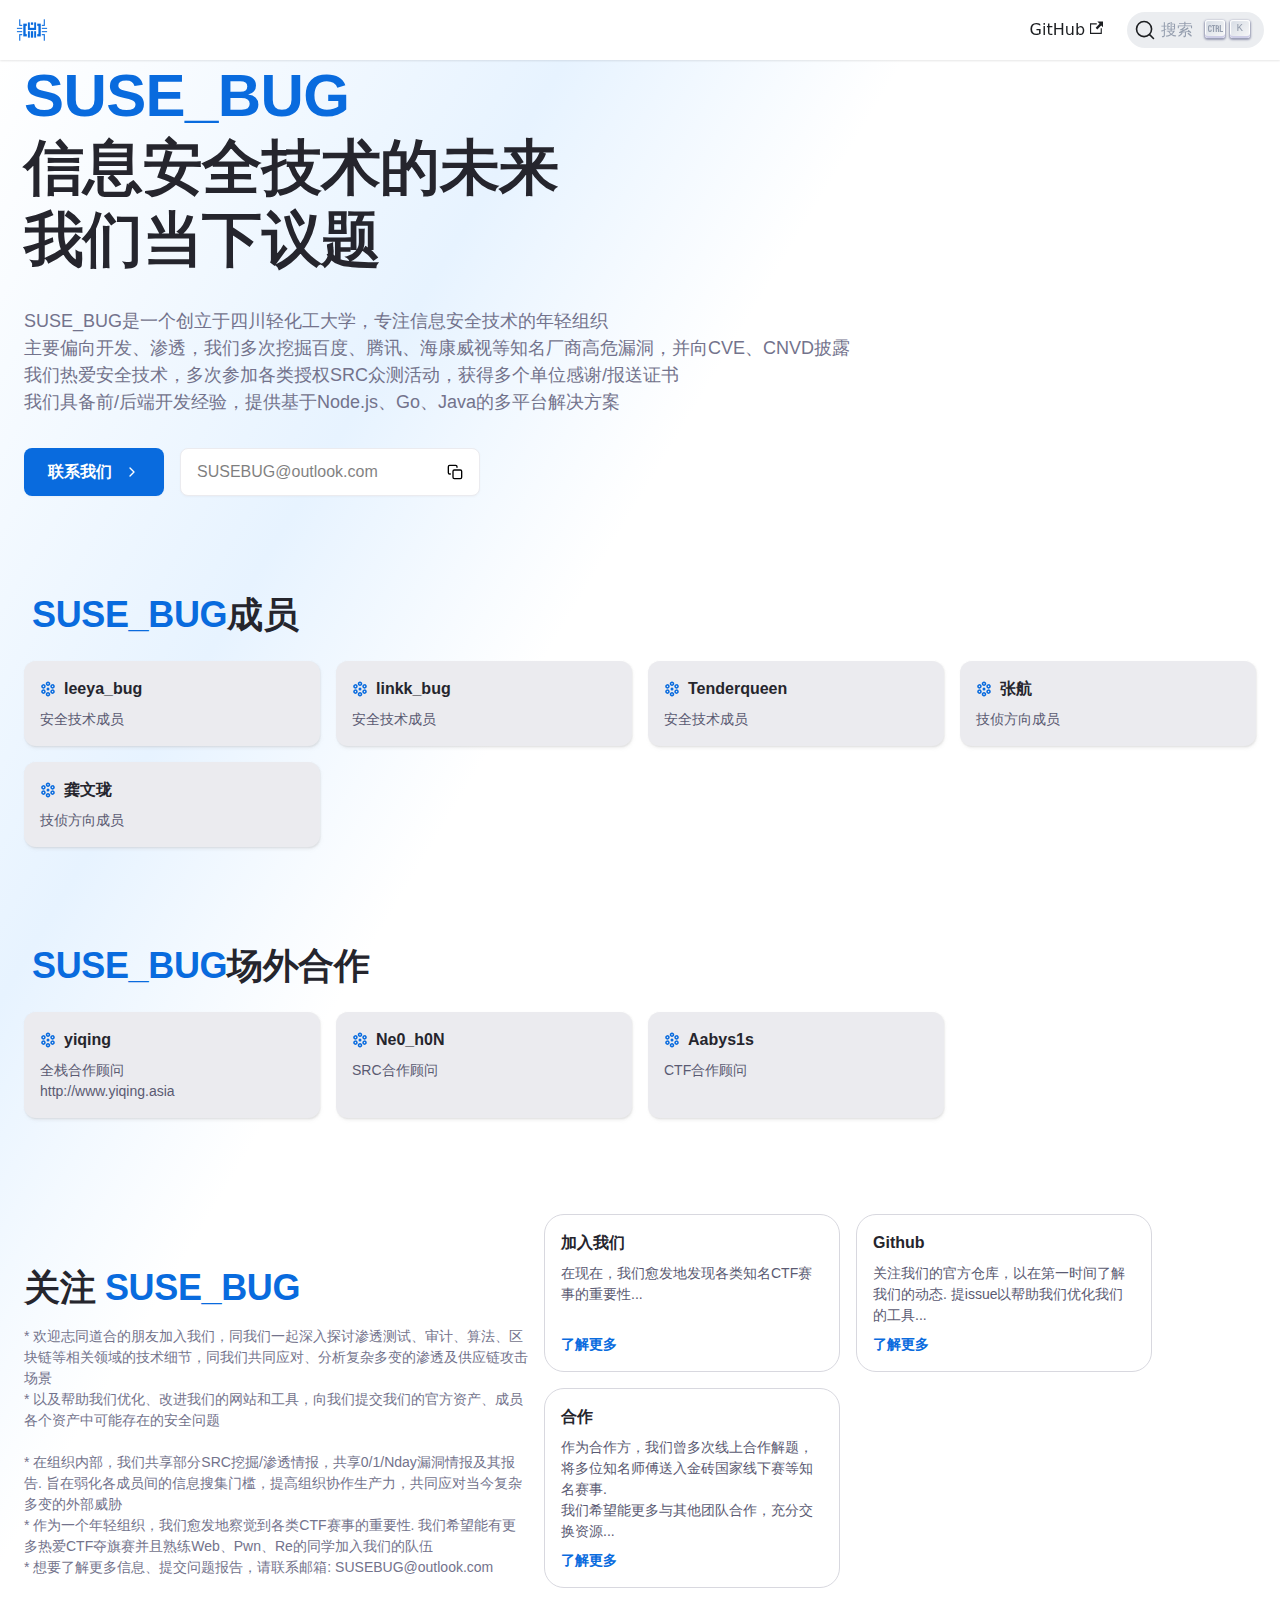
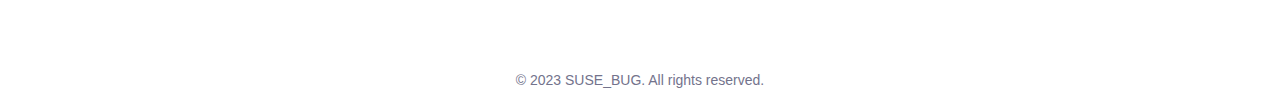
==== index.html @ 5d17ef0b "Update index.html" ====
<!DOCTYPE html>
<!-- saved from url=(0017)https://darc.app/ -->
<html lang="en" dir="ltr" class="plugin-pages plugin-id-default" data-theme="light" data-joy-color-scheme="light"
    data-rh="lang,dir,class">

<head>
    <meta http-equiv="Content-Type" content="text/html; charset=UTF-8">

    <meta name="generator" content="Docusaurus v2.4.0">
    <title>SUSE_BUG | 官方网站 | Official Site</title>
    <meta data-rh="true" name="twitter:card" content="summary_large_image">
    <meta data-rh="true" property="og:image"
        content="https://your-docusaurus-test-site.com/img/docusaurus-social-card.jpg">
    <meta data-rh="true" name="twitter:image"
        content="https://your-docusaurus-test-site.com/img/docusaurus-social-card.jpg">
    <meta data-rh="true" property="og:url" content="https://your-docusaurus-test-site.com/">
    <meta data-rh="true" name="docusaurus_locale" content="en">
    <meta data-rh="true" name="docusaurus_tag" content="default">
    <meta data-rh="true" name="docsearch:language" content="en">
    <meta data-rh="true" name="docsearch:docusaurus_tag" content="default">
    <meta data-rh="true" property="og:title" content="Hello from DARC Docs | DARC Docs">
    <meta data-rh="true" name="description" content="Description will go into a meta tag in &lt;head /&gt;">
    <meta data-rh="true" property="og:description" content="Description will go into a meta tag in &lt;head /&gt;">
    <link data-rh="true" rel="icon" href="./Hello from DARC Docs _ DARC Docs_files/darc-logo.png">
    <link data-rh="true" rel="canonical" href="https://your-docusaurus-test-site.com/">
    <link data-rh="true" rel="alternate" href="https://your-docusaurus-test-site.com/" hreflang="en">
    <link data-rh="true" rel="alternate" href="https://your-docusaurus-test-site.com/" hreflang="x-default">
    <link data-rh="true" rel="preconnect" href="https://jyqvebdkbp-dsn.algolia.net/" crossorigin="anonymous">
    <link rel="alternate" type="application/rss+xml" href="https://darc.app/blog/rss.xml" title="DARC Docs RSS Feed">
    <link rel="alternate" type="application/atom+xml" href="https://darc.app/blog/atom.xml" title="DARC Docs Atom Feed">



    <link rel="search" type="application/opensearchdescription+xml" title="DARC Docs"
        href="https://darc.app/opensearch.xml">
    <link rel="stylesheet" href="./Hello from DARC Docs _ DARC Docs_files/styles.ea04c5f1.css">
    <link rel="preload" href="./Hello from DARC Docs _ DARC Docs_files/runtime_main.85e9bdd0.js.下载" as="script">
    <link rel="preload" href="./Hello from DARC Docs _ DARC Docs_files/main.4b518932.js.下载" as="script">
    <style data-emotion="css-global" data-s="">
        :root {
            --joy-fontSize-xs3: 0.5rem;
            --joy-fontSize-xs2: 0.625rem;
            --joy-fontSize-xs: 0.75rem;
            --joy-fontSize-sm: 0.875rem;
            --joy-fontSize-md: 1rem;
            --joy-fontSize-lg: 1.125rem;
            --joy-fontSize-xl: 1.25rem;
            --joy-fontSize-xl2: 1.5rem;
            --joy-fontSize-xl3: 1.875rem;
            --joy-fontSize-xl4: 2.25rem;
            --joy-fontSize-xl5: 3rem;
            --joy-fontSize-xl6: 3.75rem;
            --joy-fontSize-xl7: 4.5rem;
            --joy-fontFamily-body: 'Inter', var(--joy-fontFamily-fallback);
            --joy-fontFamily-display: 'Inter', var(--joy-fontFamily-fallback);
            --joy-fontFamily-code: Source Code Pro, ui-monospace, SFMono-Regular, Menlo, Monaco, Consolas, Liberation Mono, Courier New, monospace;
            --joy-fontFamily-fallback: -apple-system, BlinkMacSystemFont, "Segoe UI", Roboto, Helvetica, Arial, sans-serif, "Apple Color Emoji", "Segoe UI Emoji", "Segoe UI Symbol";
            --joy-fontWeight-xs: 200;
            --joy-fontWeight-sm: 300;
            --joy-fontWeight-md: 500;
            --joy-fontWeight-lg: 600;
            --joy-fontWeight-xl: 700;
            --joy-fontWeight-xl2: 800;
            --joy-fontWeight-xl3: 900;
            --joy-focus-thickness: 2px;
            --joy-lineHeight-sm: 1.25;
            --joy-lineHeight-md: 1.5;
            --joy-lineHeight-lg: 1.7;
            --joy-letterSpacing-sm: -0.01em;
            --joy-letterSpacing-md: 0.083em;
            --joy-letterSpacing-lg: 0.125em;
            --joy-radius-xs: 4px;
            --joy-radius-sm: 8px;
            --joy-radius-md: 12px;
            --joy-radius-lg: 16px;
            --joy-radius-xl: 20px;
            --joy-shadow-xs: var(--joy-shadowRing, 0 0 #000), 0 1px 2px 0 rgba(var(--joy-shadowChannel, 187 187 187) / 0.12);
            --joy-shadow-sm: var(--joy-shadowRing, 0 0 #000), 0.3px 0.8px 1.1px rgba(var(--joy-shadowChannel, 187 187 187) / 0.11), 0.5px 1.3px 1.8px -0.6px rgba(var(--joy-shadowChannel, 187 187 187) / 0.18), 1.1px 2.7px 3.8px -1.2px rgba(var(--joy-shadowChannel, 187 187 187) / 0.26);
            --joy-shadow-md: var(--joy-shadowRing, 0 0 #000), 0.3px 0.8px 1.1px rgba(var(--joy-shadowChannel, 187 187 187) / 0.12), 1.1px 2.8px 3.9px -0.4px rgba(var(--joy-shadowChannel, 187 187 187) / 0.17), 2.4px 6.1px 8.6px -0.8px rgba(var(--joy-shadowChannel, 187 187 187) / 0.23), 5.3px 13.3px 18.8px -1.2px rgba(var(--joy-shadowChannel, 187 187 187) / 0.29);
            --joy-shadow-lg: var(--joy-shadowRing, 0 0 #000), 0.3px 0.8px 1.1px rgba(var(--joy-shadowChannel, 187 187 187) / 0.11), 1.8px 4.5px 6.4px -0.2px rgba(var(--joy-shadowChannel, 187 187 187) / 0.13), 3.2px 7.9px 11.2px -0.4px rgba(var(--joy-shadowChannel, 187 187 187) / 0.16), 4.8px 12px 17px -0.5px rgba(var(--joy-shadowChannel, 187 187 187) / 0.19), 7px 17.5px 24.7px -0.7px rgba(var(--joy-shadowChannel, 187 187 187) / 0.21);
            --joy-shadow-xl: var(--joy-shadowRing, 0 0 #000), 0.3px 0.8px 1.1px rgba(var(--joy-shadowChannel, 187 187 187) / 0.11), 1.8px 4.5px 6.4px -0.2px rgba(var(--joy-shadowChannel, 187 187 187) / 0.13), 3.2px 7.9px 11.2px -0.4px rgba(var(--joy-shadowChannel, 187 187 187) / 0.16), 4.8px 12px 17px -0.5px rgba(var(--joy-shadowChannel, 187 187 187) / 0.19), 7px 17.5px 24.7px -0.7px rgba(var(--joy-shadowChannel, 187 187 187) / 0.21), 10.2px 25.5px 36px -0.9px rgba(var(--joy-shadowChannel, 187 187 187) / 0.24), 14.8px 36.8px 52.1px -1.1px rgba(var(--joy-shadowChannel, 187 187 187) / 0.27), 21px 52.3px 74px -1.2px rgba(var(--joy-shadowChannel, 187 187 187) / 0.29);
            --joy-zIndex-badge: 1;
            --joy-zIndex-table: 10;
            --joy-zIndex-popup: 1000;
            --joy-zIndex-modal: 1300;
            --joy-zIndex-tooltip: 1500;
        }
    </style>
    <style data-emotion="css-global" data-s="">
        :root,
        [data-joy-color-scheme="light"] {
            --joy-palette-primary-50: #F4FAFF;
            --joy-palette-primary-100: #DDF1FF;
            --joy-palette-primary-200: #ADDBFF;
            --joy-palette-primary-300: #6FB6FF;
            --joy-palette-primary-400: #3990FF;
            --joy-palette-primary-500: #096BDE;
            --joy-palette-primary-600: #054DA7;
            --joy-palette-primary-700: #02367D;
            --joy-palette-primary-800: #072859;
            --joy-palette-primary-900: #00153C;
            --joy-palette-primary-plainColor: var(--joy-palette-primary-600, #054DA7);
            --joy-palette-primary-plainHoverBg: var(--joy-palette-primary-100, #DDF1FF);
            --joy-palette-primary-plainActiveBg: var(--joy-palette-primary-200, #ADDBFF);
            --joy-palette-primary-plainDisabledColor: var(--joy-palette-primary-200, #ADDBFF);
            --joy-palette-primary-outlinedColor: var(--joy-palette-primary-500, #096BDE);
            --joy-palette-primary-outlinedBorder: var(--joy-palette-primary-200, #ADDBFF);
            --joy-palette-primary-outlinedHoverBg: var(--joy-palette-primary-100, #DDF1FF);
            --joy-palette-primary-outlinedHoverBorder: var(--joy-palette-primary-300, #6FB6FF);
            --joy-palette-primary-outlinedActiveBg: var(--joy-palette-primary-200, #ADDBFF);
            --joy-palette-primary-outlinedDisabledColor: var(--joy-palette-primary-100, #DDF1FF);
            --joy-palette-primary-outlinedDisabledBorder: var(--joy-palette-primary-100, #DDF1FF);
            --joy-palette-primary-softColor: var(--joy-palette-primary-600, #054DA7);
            --joy-palette-primary-softBg: var(--joy-palette-primary-100, #DDF1FF);
            --joy-palette-primary-softHoverBg: var(--joy-palette-primary-200, #ADDBFF);
            --joy-palette-primary-softActiveBg: var(--joy-palette-primary-300, #6FB6FF);
            --joy-palette-primary-softDisabledColor: var(--joy-palette-primary-300, #6FB6FF);
            --joy-palette-primary-softDisabledBg: var(--joy-palette-primary-50, #F4FAFF);
            --joy-palette-primary-solidColor: #fff;
            --joy-palette-primary-solidBg: var(--joy-palette-primary-500, #096BDE);
            --joy-palette-primary-solidHoverBg: var(--joy-palette-primary-600, #054DA7);
            --joy-palette-primary-solidActiveBg: var(--joy-palette-primary-700, #02367D);
            --joy-palette-primary-solidDisabledColor: #fff;
            --joy-palette-primary-solidDisabledBg: var(--joy-palette-primary-200, #ADDBFF);
            --joy-palette-primary-mainChannel: 9 107 222;
            --joy-palette-primary-lightChannel: 173 219 255;
            --joy-palette-primary-darkChannel: 7 40 89;
            --joy-palette-neutral-50: #F7F7F8;
            --joy-palette-neutral-100: #EBEBEF;
            --joy-palette-neutral-200: #D8D8DF;
            --joy-palette-neutral-300: #B9B9C6;
            --joy-palette-neutral-400: #8F8FA3;
            --joy-palette-neutral-500: #73738C;
            --joy-palette-neutral-600: #5A5A72;
            --joy-palette-neutral-700: #434356;
            --joy-palette-neutral-800: #25252D;
            --joy-palette-neutral-900: #131318;
            --joy-palette-neutral-plainColor: var(--joy-palette-neutral-800, #25252D);
            --joy-palette-neutral-plainHoverColor: var(--joy-palette-neutral-900, #131318);
            --joy-palette-neutral-plainHoverBg: var(--joy-palette-neutral-100, #EBEBEF);
            --joy-palette-neutral-plainActiveBg: var(--joy-palette-neutral-200, #D8D8DF);
            --joy-palette-neutral-plainDisabledColor: var(--joy-palette-neutral-300, #B9B9C6);
            --joy-palette-neutral-outlinedColor: var(--joy-palette-neutral-800, #25252D);
            --joy-palette-neutral-outlinedBorder: var(--joy-palette-neutral-200, #D8D8DF);
            --joy-palette-neutral-outlinedHoverColor: var(--joy-palette-neutral-900, #131318);
            --joy-palette-neutral-outlinedHoverBg: var(--joy-palette-neutral-100, #EBEBEF);
            --joy-palette-neutral-outlinedHoverBorder: var(--joy-palette-neutral-300, #B9B9C6);
            --joy-palette-neutral-outlinedActiveBg: var(--joy-palette-neutral-200, #D8D8DF);
            --joy-palette-neutral-outlinedDisabledColor: var(--joy-palette-neutral-300, #B9B9C6);
            --joy-palette-neutral-outlinedDisabledBorder: var(--joy-palette-neutral-100, #EBEBEF);
            --joy-palette-neutral-softColor: var(--joy-palette-neutral-800, #25252D);
            --joy-palette-neutral-softBg: var(--joy-palette-neutral-100, #EBEBEF);
            --joy-palette-neutral-softHoverColor: var(--joy-palette-neutral-900, #131318);
            --joy-palette-neutral-softHoverBg: var(--joy-palette-neutral-200, #D8D8DF);
            --joy-palette-neutral-softActiveBg: var(--joy-palette-neutral-300, #B9B9C6);
            --joy-palette-neutral-softDisabledColor: var(--joy-palette-neutral-300, #B9B9C6);
            --joy-palette-neutral-softDisabledBg: var(--joy-palette-neutral-50, #F7F7F8);
            --joy-palette-neutral-solidColor: var(--joy-palette-common-white, #FFF);
            --joy-palette-neutral-solidBg: var(--joy-palette-neutral-600, #5A5A72);
            --joy-palette-neutral-solidHoverBg: var(--joy-palette-neutral-700, #434356);
            --joy-palette-neutral-solidActiveBg: var(--joy-palette-neutral-800, #25252D);
            --joy-palette-neutral-solidDisabledColor: var(--joy-palette-neutral-300, #B9B9C6);
            --joy-palette-neutral-solidDisabledBg: var(--joy-palette-neutral-50, #F7F7F8);
            --joy-palette-neutral-mainChannel: 115 115 140;
            --joy-palette-neutral-lightChannel: 216 216 223;
            --joy-palette-neutral-darkChannel: 37 37 45;
            --joy-palette-danger-50: #FFF8F6;
            --joy-palette-danger-100: #FFE9E8;
            --joy-palette-danger-200: #FFC7C5;
            --joy-palette-danger-300: #FF9192;
            --joy-palette-danger-400: #FA5255;
            --joy-palette-danger-500: #D3232F;
            --joy-palette-danger-600: #A10E25;
            --joy-palette-danger-700: #77061B;
            --joy-palette-danger-800: #580013;
            --joy-palette-danger-900: #39000D;
            --joy-palette-danger-plainColor: var(--joy-palette-danger-600, #A10E25);
            --joy-palette-danger-plainHoverBg: var(--joy-palette-danger-100, #FFE9E8);
            --joy-palette-danger-plainActiveBg: var(--joy-palette-danger-200, #FFC7C5);
            --joy-palette-danger-plainDisabledColor: var(--joy-palette-danger-200, #FFC7C5);
            --joy-palette-danger-outlinedColor: var(--joy-palette-danger-500, #D3232F);
            --joy-palette-danger-outlinedBorder: var(--joy-palette-danger-200, #FFC7C5);
            --joy-palette-danger-outlinedHoverBg: var(--joy-palette-danger-100, #FFE9E8);
            --joy-palette-danger-outlinedHoverBorder: var(--joy-palette-danger-300, #FF9192);
            --joy-palette-danger-outlinedActiveBg: var(--joy-palette-danger-200, #FFC7C5);
            --joy-palette-danger-outlinedDisabledColor: var(--joy-palette-danger-100, #FFE9E8);
            --joy-palette-danger-outlinedDisabledBorder: var(--joy-palette-danger-100, #FFE9E8);
            --joy-palette-danger-softColor: var(--joy-palette-danger-600, #A10E25);
            --joy-palette-danger-softBg: var(--joy-palette-danger-100, #FFE9E8);
            --joy-palette-danger-softHoverBg: var(--joy-palette-danger-200, #FFC7C5);
            --joy-palette-danger-softActiveBg: var(--joy-palette-danger-300, #FF9192);
            --joy-palette-danger-softDisabledColor: var(--joy-palette-danger-300, #FF9192);
            --joy-palette-danger-softDisabledBg: var(--joy-palette-danger-50, #FFF8F6);
            --joy-palette-danger-solidColor: #fff;
            --joy-palette-danger-solidBg: var(--joy-palette-danger-500, #D3232F);
            --joy-palette-danger-solidHoverBg: var(--joy-palette-danger-600, #A10E25);
            --joy-palette-danger-solidActiveBg: var(--joy-palette-danger-700, #77061B);
            --joy-palette-danger-solidDisabledColor: #fff;
            --joy-palette-danger-solidDisabledBg: var(--joy-palette-danger-200, #FFC7C5);
            --joy-palette-danger-mainChannel: 211 35 47;
            --joy-palette-danger-lightChannel: 255 199 197;
            --joy-palette-danger-darkChannel: 88 0 19;
            --joy-palette-info-50: #FDF7FF;
            --joy-palette-info-100: #F4EAFF;
            --joy-palette-info-200: #E1CBFF;
            --joy-palette-info-300: #C69EFF;
            --joy-palette-info-400: #A374F9;
            --joy-palette-info-500: #814DDE;
            --joy-palette-info-600: #5F35AE;
            --joy-palette-info-700: #452382;
            --joy-palette-info-800: #301761;
            --joy-palette-info-900: #1D0A42;
            --joy-palette-info-plainColor: var(--joy-palette-info-600, #5F35AE);
            --joy-palette-info-plainHoverBg: var(--joy-palette-info-100, #F4EAFF);
            --joy-palette-info-plainActiveBg: var(--joy-palette-info-200, #E1CBFF);
            --joy-palette-info-plainDisabledColor: var(--joy-palette-info-200, #E1CBFF);
            --joy-palette-info-outlinedColor: var(--joy-palette-info-500, #814DDE);
            --joy-palette-info-outlinedBorder: var(--joy-palette-info-200, #E1CBFF);
            --joy-palette-info-outlinedHoverBg: var(--joy-palette-info-100, #F4EAFF);
            --joy-palette-info-outlinedHoverBorder: var(--joy-palette-info-300, #C69EFF);
            --joy-palette-info-outlinedActiveBg: var(--joy-palette-info-200, #E1CBFF);
            --joy-palette-info-outlinedDisabledColor: var(--joy-palette-info-100, #F4EAFF);
            --joy-palette-info-outlinedDisabledBorder: var(--joy-palette-info-100, #F4EAFF);
            --joy-palette-info-softColor: var(--joy-palette-info-600, #5F35AE);
            --joy-palette-info-softBg: var(--joy-palette-info-100, #F4EAFF);
            --joy-palette-info-softHoverBg: var(--joy-palette-info-200, #E1CBFF);
            --joy-palette-info-softActiveBg: var(--joy-palette-info-300, #C69EFF);
            --joy-palette-info-softDisabledColor: var(--joy-palette-info-300, #C69EFF);
            --joy-palette-info-softDisabledBg: var(--joy-palette-info-50, #FDF7FF);
            --joy-palette-info-solidColor: #fff;
            --joy-palette-info-solidBg: var(--joy-palette-info-500, #814DDE);
            --joy-palette-info-solidHoverBg: var(--joy-palette-info-600, #5F35AE);
            --joy-palette-info-solidActiveBg: var(--joy-palette-info-700, #452382);
            --joy-palette-info-solidDisabledColor: #fff;
            --joy-palette-info-solidDisabledBg: var(--joy-palette-info-200, #E1CBFF);
            --joy-palette-info-mainChannel: 129 77 222;
            --joy-palette-info-lightChannel: 225 203 255;
            --joy-palette-info-darkChannel: 48 23 97;
            --joy-palette-success-50: #F3FEF5;
            --joy-palette-success-100: #D7F5DD;
            --joy-palette-success-200: #77EC95;
            --joy-palette-success-300: #4CC76E;
            --joy-palette-success-400: #2CA24D;
            --joy-palette-success-500: #1A7D36;
            --joy-palette-success-600: #0F5D26;
            --joy-palette-success-700: #034318;
            --joy-palette-success-800: #002F0F;
            --joy-palette-success-900: #001D09;
            --joy-palette-success-plainColor: var(--joy-palette-success-600, #0F5D26);
            --joy-palette-success-plainHoverBg: var(--joy-palette-success-100, #D7F5DD);
            --joy-palette-success-plainActiveBg: var(--joy-palette-success-200, #77EC95);
            --joy-palette-success-plainDisabledColor: var(--joy-palette-success-200, #77EC95);
            --joy-palette-success-outlinedColor: var(--joy-palette-success-500, #1A7D36);
            --joy-palette-success-outlinedBorder: var(--joy-palette-success-200, #77EC95);
            --joy-palette-success-outlinedHoverBg: var(--joy-palette-success-100, #D7F5DD);
            --joy-palette-success-outlinedHoverBorder: var(--joy-palette-success-300, #4CC76E);
            --joy-palette-success-outlinedActiveBg: var(--joy-palette-success-200, #77EC95);
            --joy-palette-success-outlinedDisabledColor: var(--joy-palette-success-100, #D7F5DD);
            --joy-palette-success-outlinedDisabledBorder: var(--joy-palette-success-100, #D7F5DD);
            --joy-palette-success-softColor: var(--joy-palette-success-600, #0F5D26);
            --joy-palette-success-softBg: var(--joy-palette-success-100, #D7F5DD);
            --joy-palette-success-softHoverBg: var(--joy-palette-success-200, #77EC95);
            --joy-palette-success-softActiveBg: var(--joy-palette-success-300, #4CC76E);
            --joy-palette-success-softDisabledColor: var(--joy-palette-success-300, #4CC76E);
            --joy-palette-success-softDisabledBg: var(--joy-palette-success-50, #F3FEF5);
            --joy-palette-success-solidColor: #fff;
            --joy-palette-success-solidBg: var(--joy-palette-success-500, #1A7D36);
            --joy-palette-success-solidHoverBg: var(--joy-palette-success-600, #0F5D26);
            --joy-palette-success-solidActiveBg: var(--joy-palette-success-700, #034318);
            --joy-palette-success-solidDisabledColor: #fff;
            --joy-palette-success-solidDisabledBg: var(--joy-palette-success-200, #77EC95);
            --joy-palette-success-mainChannel: 26 125 54;
            --joy-palette-success-lightChannel: 119 236 149;
            --joy-palette-success-darkChannel: 0 47 15;
            --joy-palette-warning-50: #FFF8C5;
            --joy-palette-warning-100: #FAE17D;
            --joy-palette-warning-200: #EAC54F;
            --joy-palette-warning-300: #D4A72C;
            --joy-palette-warning-400: #BF8700;
            --joy-palette-warning-500: #9A6700;
            --joy-palette-warning-600: #7D4E00;
            --joy-palette-warning-700: #633C01;
            --joy-palette-warning-800: #4D2D00;
            --joy-palette-warning-900: #3B2300;
            --joy-palette-warning-plainColor: var(--joy-palette-warning-800, #4D2D00);
            --joy-palette-warning-plainHoverBg: var(--joy-palette-warning-50, #FFF8C5);
            --joy-palette-warning-plainActiveBg: var(--joy-palette-warning-200, #EAC54F);
            --joy-palette-warning-plainDisabledColor: var(--joy-palette-warning-200, #EAC54F);
            --joy-palette-warning-outlinedColor: var(--joy-palette-warning-800, #4D2D00);
            --joy-palette-warning-outlinedBorder: var(--joy-palette-warning-200, #EAC54F);
            --joy-palette-warning-outlinedHoverBg: var(--joy-palette-warning-50, #FFF8C5);
            --joy-palette-warning-outlinedHoverBorder: var(--joy-palette-warning-300, #D4A72C);
            --joy-palette-warning-outlinedActiveBg: var(--joy-palette-warning-200, #EAC54F);
            --joy-palette-warning-outlinedDisabledColor: var(--joy-palette-warning-100, #FAE17D);
            --joy-palette-warning-outlinedDisabledBorder: var(--joy-palette-warning-100, #FAE17D);
            --joy-palette-warning-softColor: var(--joy-palette-warning-800, #4D2D00);
            --joy-palette-warning-softBg: var(--joy-palette-warning-50, #FFF8C5);
            --joy-palette-warning-softHoverBg: var(--joy-palette-warning-100, #FAE17D);
            --joy-palette-warning-softActiveBg: var(--joy-palette-warning-200, #EAC54F);
            --joy-palette-warning-softDisabledColor: var(--joy-palette-warning-200, #EAC54F);
            --joy-palette-warning-softDisabledBg: var(--joy-palette-warning-50, #FFF8C5);
            --joy-palette-warning-solidColor: var(--joy-palette-warning-800, #4D2D00);
            --joy-palette-warning-solidBg: var(--joy-palette-warning-200, #EAC54F);
            --joy-palette-warning-solidHoverBg: var(--joy-palette-warning-300, #D4A72C);
            --joy-palette-warning-solidActiveBg: var(--joy-palette-warning-400, #BF8700);
            --joy-palette-warning-solidDisabledColor: var(--joy-palette-warning-200, #EAC54F);
            --joy-palette-warning-solidDisabledBg: var(--joy-palette-warning-50, #FFF8C5);
            --joy-palette-warning-mainChannel: 154 103 0;
            --joy-palette-warning-lightChannel: 234 197 79;
            --joy-palette-warning-darkChannel: 77 45 0;
            --joy-palette-common-white: #FFF;
            --joy-palette-common-black: #09090D;
            --joy-palette-text-primary: var(--joy-palette-neutral-800, #25252D);
            --joy-palette-text-secondary: var(--joy-palette-neutral-600, #5A5A72);
            --joy-palette-text-tertiary: var(--joy-palette-neutral-500, #73738C);
            --joy-palette-background-body: var(--joy-palette-neutral-50);
            --joy-palette-background-surface: var(--joy-palette-common-white, #FFF);
            --joy-palette-background-popup: var(--joy-palette-common-white, #FFF);
            --joy-palette-background-level1: var(--joy-palette-neutral-50, #F7F7F8);
            --joy-palette-background-level2: var(--joy-palette-neutral-100, #EBEBEF);
            --joy-palette-background-level3: var(--joy-palette-neutral-200, #D8D8DF);
            --joy-palette-background-tooltip: var(--joy-palette-neutral-800, #25252D);
            --joy-palette-background-backdrop: rgba(255 255 255 / 0.5);
            --joy-palette-divider: rgba(var(--joy-palette-neutral-mainChannel, 115 115 140) / 0.28);
            --joy-palette-focusVisible: var(--joy-palette-primary-500, #096BDE);
            --joy-shadowRing: 0 0 #000;
            --joy-shadowChannel: 187 187 187;
        }
    </style>
    <style data-emotion="css-global" data-s="">
        [data-joy-color-scheme="dark"] {
            --joy-palette-primary-50: #F4FAFF;
            --joy-palette-primary-100: #DDF1FF;
            --joy-palette-primary-200: #ADDBFF;
            --joy-palette-primary-300: #6FB6FF;
            --joy-palette-primary-400: #3990FF;
            --joy-palette-primary-500: #096BDE;
            --joy-palette-primary-600: #054DA7;
            --joy-palette-primary-700: #02367D;
            --joy-palette-primary-800: #072859;
            --joy-palette-primary-900: #00153C;
            --joy-palette-primary-plainColor: var(--joy-palette-primary-300, #6FB6FF);
            --joy-palette-primary-plainHoverBg: var(--joy-palette-primary-800, #072859);
            --joy-palette-primary-plainActiveBg: var(--joy-palette-primary-700, #02367D);
            --joy-palette-primary-plainDisabledColor: var(--joy-palette-primary-800, #072859);
            --joy-palette-primary-outlinedColor: var(--joy-palette-primary-200, #ADDBFF);
            --joy-palette-primary-outlinedBorder: var(--joy-palette-primary-700, #02367D);
            --joy-palette-primary-outlinedHoverBg: var(--joy-palette-primary-800, #072859);
            --joy-palette-primary-outlinedHoverBorder: var(--joy-palette-primary-600, #054DA7);
            --joy-palette-primary-outlinedActiveBg: var(--joy-palette-primary-900, #00153C);
            --joy-palette-primary-outlinedDisabledColor: var(--joy-palette-primary-800, #072859);
            --joy-palette-primary-outlinedDisabledBorder: var(--joy-palette-primary-800, #072859);
            --joy-palette-primary-softColor: var(--joy-palette-primary-200, #ADDBFF);
            --joy-palette-primary-softBg: var(--joy-palette-primary-900, #00153C);
            --joy-palette-primary-softHoverBg: var(--joy-palette-primary-800, #072859);
            --joy-palette-primary-softActiveBg: var(--joy-palette-primary-700, #02367D);
            --joy-palette-primary-softDisabledColor: var(--joy-palette-primary-800, #072859);
            --joy-palette-primary-softDisabledBg: var(--joy-palette-primary-900, #00153C);
            --joy-palette-primary-solidColor: #fff;
            --joy-palette-primary-solidBg: var(--joy-palette-primary-600, #054DA7);
            --joy-palette-primary-solidHoverBg: var(--joy-palette-primary-700, #02367D);
            --joy-palette-primary-solidActiveBg: var(--joy-palette-primary-800, #072859);
            --joy-palette-primary-solidDisabledColor: var(--joy-palette-primary-700, #02367D);
            --joy-palette-primary-solidDisabledBg: var(--joy-palette-primary-900, #00153C);
            --joy-palette-primary-mainChannel: 57 144 255;
            --joy-palette-primary-lightChannel: 173 219 255;
            --joy-palette-primary-darkChannel: 7 40 89;
            --joy-palette-neutral-50: #F7F7F8;
            --joy-palette-neutral-100: #EBEBEF;
            --joy-palette-neutral-200: #D8D8DF;
            --joy-palette-neutral-300: #B9B9C6;
            --joy-palette-neutral-400: #8F8FA3;
            --joy-palette-neutral-500: #73738C;
            --joy-palette-neutral-600: #5A5A72;
            --joy-palette-neutral-700: #434356;
            --joy-palette-neutral-800: #25252D;
            --joy-palette-neutral-900: #131318;
            --joy-palette-neutral-plainColor: var(--joy-palette-neutral-200, #D8D8DF);
            --joy-palette-neutral-plainHoverColor: var(--joy-palette-neutral-50, #F7F7F8);
            --joy-palette-neutral-plainHoverBg: var(--joy-palette-neutral-800, #25252D);
            --joy-palette-neutral-plainActiveBg: var(--joy-palette-neutral-700, #434356);
            --joy-palette-neutral-plainDisabledColor: var(--joy-palette-neutral-700, #434356);
            --joy-palette-neutral-outlinedColor: var(--joy-palette-neutral-200, #D8D8DF);
            --joy-palette-neutral-outlinedBorder: var(--joy-palette-neutral-700);
            --joy-palette-neutral-outlinedHoverColor: var(--joy-palette-neutral-50, #F7F7F8);
            --joy-palette-neutral-outlinedHoverBg: var(--joy-palette-neutral-800, #25252D);
            --joy-palette-neutral-outlinedHoverBorder: var(--joy-palette-neutral-700, #434356);
            --joy-palette-neutral-outlinedActiveBg: var(--joy-palette-neutral-800, #25252D);
            --joy-palette-neutral-outlinedDisabledColor: var(--joy-palette-neutral-800, #25252D);
            --joy-palette-neutral-outlinedDisabledBorder: var(--joy-palette-neutral-800, #25252D);
            --joy-palette-neutral-softColor: var(--joy-palette-neutral-200, #D8D8DF);
            --joy-palette-neutral-softBg: var(--joy-palette-neutral-800, #25252D);
            --joy-palette-neutral-softHoverColor: var(--joy-palette-neutral-50, #F7F7F8);
            --joy-palette-neutral-softHoverBg: var(--joy-palette-neutral-700, #434356);
            --joy-palette-neutral-softActiveBg: var(--joy-palette-neutral-600, #5A5A72);
            --joy-palette-neutral-softDisabledColor: var(--joy-palette-neutral-700, #434356);
            --joy-palette-neutral-softDisabledBg: var(--joy-palette-neutral-900, #131318);
            --joy-palette-neutral-solidColor: var(--joy-palette-common-white, #FFF);
            --joy-palette-neutral-solidBg: var(--joy-palette-neutral-600, #5A5A72);
            --joy-palette-neutral-solidHoverBg: var(--joy-palette-neutral-700, #434356);
            --joy-palette-neutral-solidActiveBg: var(--joy-palette-neutral-800, #25252D);
            --joy-palette-neutral-solidDisabledColor: var(--joy-palette-neutral-700, #434356);
            --joy-palette-neutral-solidDisabledBg: var(--joy-palette-neutral-900, #131318);
            --joy-palette-neutral-mainChannel: 143 143 163;
            --joy-palette-neutral-lightChannel: 216 216 223;
            --joy-palette-neutral-darkChannel: 37 37 45;
            --joy-palette-danger-50: #FFF8F6;
            --joy-palette-danger-100: #FFE9E8;
            --joy-palette-danger-200: #FFC7C5;
            --joy-palette-danger-300: #FF9192;
            --joy-palette-danger-400: #FA5255;
            --joy-palette-danger-500: #D3232F;
            --joy-palette-danger-600: #A10E25;
            --joy-palette-danger-700: #77061B;
            --joy-palette-danger-800: #580013;
            --joy-palette-danger-900: #39000D;
            --joy-palette-danger-plainColor: var(--joy-palette-danger-300, #FF9192);
            --joy-palette-danger-plainHoverBg: var(--joy-palette-danger-800, #580013);
            --joy-palette-danger-plainActiveBg: var(--joy-palette-danger-700, #77061B);
            --joy-palette-danger-plainDisabledColor: var(--joy-palette-danger-800, #580013);
            --joy-palette-danger-outlinedColor: var(--joy-palette-danger-200, #FFC7C5);
            --joy-palette-danger-outlinedBorder: var(--joy-palette-danger-700, #77061B);
            --joy-palette-danger-outlinedHoverBg: var(--joy-palette-danger-800, #580013);
            --joy-palette-danger-outlinedHoverBorder: var(--joy-palette-danger-600, #A10E25);
            --joy-palette-danger-outlinedActiveBg: var(--joy-palette-danger-900, #39000D);
            --joy-palette-danger-outlinedDisabledColor: var(--joy-palette-danger-800, #580013);
            --joy-palette-danger-outlinedDisabledBorder: var(--joy-palette-danger-800, #580013);
            --joy-palette-danger-softColor: var(--joy-palette-danger-200, #FFC7C5);
            --joy-palette-danger-softBg: var(--joy-palette-danger-900, #39000D);
            --joy-palette-danger-softHoverBg: var(--joy-palette-danger-800, #580013);
            --joy-palette-danger-softActiveBg: var(--joy-palette-danger-700, #77061B);
            --joy-palette-danger-softDisabledColor: var(--joy-palette-danger-800, #580013);
            --joy-palette-danger-softDisabledBg: var(--joy-palette-danger-900, #39000D);
            --joy-palette-danger-solidColor: #fff;
            --joy-palette-danger-solidBg: var(--joy-palette-danger-600, #A10E25);
            --joy-palette-danger-solidHoverBg: var(--joy-palette-danger-700, #77061B);
            --joy-palette-danger-solidActiveBg: var(--joy-palette-danger-800, #580013);
            --joy-palette-danger-solidDisabledColor: var(--joy-palette-danger-700, #77061B);
            --joy-palette-danger-solidDisabledBg: var(--joy-palette-danger-900, #39000D);
            --joy-palette-danger-mainChannel: 250 82 85;
            --joy-palette-danger-lightChannel: 255 199 197;
            --joy-palette-danger-darkChannel: 88 0 19;
            --joy-palette-info-50: #FDF7FF;
            --joy-palette-info-100: #F4EAFF;
            --joy-palette-info-200: #E1CBFF;
            --joy-palette-info-300: #C69EFF;
            --joy-palette-info-400: #A374F9;
            --joy-palette-info-500: #814DDE;
            --joy-palette-info-600: #5F35AE;
            --joy-palette-info-700: #452382;
            --joy-palette-info-800: #301761;
            --joy-palette-info-900: #1D0A42;
            --joy-palette-info-plainColor: var(--joy-palette-info-300, #C69EFF);
            --joy-palette-info-plainHoverBg: var(--joy-palette-info-800, #301761);
            --joy-palette-info-plainActiveBg: var(--joy-palette-info-700, #452382);
            --joy-palette-info-plainDisabledColor: var(--joy-palette-info-800, #301761);
            --joy-palette-info-outlinedColor: var(--joy-palette-info-200, #E1CBFF);
            --joy-palette-info-outlinedBorder: var(--joy-palette-info-700, #452382);
            --joy-palette-info-outlinedHoverBg: var(--joy-palette-info-800, #301761);
            --joy-palette-info-outlinedHoverBorder: var(--joy-palette-info-600, #5F35AE);
            --joy-palette-info-outlinedActiveBg: var(--joy-palette-info-900, #1D0A42);
            --joy-palette-info-outlinedDisabledColor: var(--joy-palette-info-800, #301761);
            --joy-palette-info-outlinedDisabledBorder: var(--joy-palette-info-800, #301761);
            --joy-palette-info-softColor: var(--joy-palette-info-200, #E1CBFF);
            --joy-palette-info-softBg: var(--joy-palette-info-900, #1D0A42);
            --joy-palette-info-softHoverBg: var(--joy-palette-info-800, #301761);
            --joy-palette-info-softActiveBg: var(--joy-palette-info-700, #452382);
            --joy-palette-info-softDisabledColor: var(--joy-palette-info-800, #301761);
            --joy-palette-info-softDisabledBg: var(--joy-palette-info-900, #1D0A42);
            --joy-palette-info-solidColor: #fff;
            --joy-palette-info-solidBg: var(--joy-palette-info-600, #5F35AE);
            --joy-palette-info-solidHoverBg: var(--joy-palette-info-700, #452382);
            --joy-palette-info-solidActiveBg: var(--joy-palette-info-800, #301761);
            --joy-palette-info-solidDisabledColor: var(--joy-palette-info-700, #452382);
            --joy-palette-info-solidDisabledBg: var(--joy-palette-info-900, #1D0A42);
            --joy-palette-info-mainChannel: 163 116 249;
            --joy-palette-info-lightChannel: 225 203 255;
            --joy-palette-info-darkChannel: 48 23 97;
            --joy-palette-success-50: #F3FEF5;
            --joy-palette-success-100: #D7F5DD;
            --joy-palette-success-200: #77EC95;
            --joy-palette-success-300: #4CC76E;
            --joy-palette-success-400: #2CA24D;
            --joy-palette-success-500: #1A7D36;
            --joy-palette-success-600: #0F5D26;
            --joy-palette-success-700: #034318;
            --joy-palette-success-800: #002F0F;
            --joy-palette-success-900: #001D09;
            --joy-palette-success-plainColor: var(--joy-palette-success-300, #4CC76E);
            --joy-palette-success-plainHoverBg: var(--joy-palette-success-800, #002F0F);
            --joy-palette-success-plainActiveBg: var(--joy-palette-success-700, #034318);
            --joy-palette-success-plainDisabledColor: var(--joy-palette-success-800, #002F0F);
            --joy-palette-success-outlinedColor: var(--joy-palette-success-200, #77EC95);
            --joy-palette-success-outlinedBorder: var(--joy-palette-success-700, #034318);
            --joy-palette-success-outlinedHoverBg: var(--joy-palette-success-800, #002F0F);
            --joy-palette-success-outlinedHoverBorder: var(--joy-palette-success-600, #0F5D26);
            --joy-palette-success-outlinedActiveBg: var(--joy-palette-success-900, #001D09);
            --joy-palette-success-outlinedDisabledColor: var(--joy-palette-success-800, #002F0F);
            --joy-palette-success-outlinedDisabledBorder: var(--joy-palette-success-800, #002F0F);
            --joy-palette-success-softColor: var(--joy-palette-success-200, #77EC95);
            --joy-palette-success-softBg: var(--joy-palette-success-900, #001D09);
            --joy-palette-success-softHoverBg: var(--joy-palette-success-800, #002F0F);
            --joy-palette-success-softActiveBg: var(--joy-palette-success-700, #034318);
            --joy-palette-success-softDisabledColor: var(--joy-palette-success-800, #002F0F);
            --joy-palette-success-softDisabledBg: var(--joy-palette-success-900, #001D09);
            --joy-palette-success-solidColor: #fff;
            --joy-palette-success-solidBg: var(--joy-palette-success-600, #0F5D26);
            --joy-palette-success-solidHoverBg: var(--joy-palette-success-700, #034318);
            --joy-palette-success-solidActiveBg: var(--joy-palette-success-800, #002F0F);
            --joy-palette-success-solidDisabledColor: var(--joy-palette-success-700, #034318);
            --joy-palette-success-solidDisabledBg: var(--joy-palette-success-900, #001D09);
            --joy-palette-success-mainChannel: 44 162 77;
            --joy-palette-success-lightChannel: 119 236 149;
            --joy-palette-success-darkChannel: 0 47 15;
            --joy-palette-warning-50: #FFF8C5;
            --joy-palette-warning-100: #FAE17D;
            --joy-palette-warning-200: #EAC54F;
            --joy-palette-warning-300: #D4A72C;
            --joy-palette-warning-400: #BF8700;
            --joy-palette-warning-500: #9A6700;
            --joy-palette-warning-600: #7D4E00;
            --joy-palette-warning-700: #633C01;
            --joy-palette-warning-800: #4D2D00;
            --joy-palette-warning-900: #3B2300;
            --joy-palette-warning-plainColor: var(--joy-palette-warning-300, #D4A72C);
            --joy-palette-warning-plainHoverBg: var(--joy-palette-warning-800, #4D2D00);
            --joy-palette-warning-plainActiveBg: var(--joy-palette-warning-700, #633C01);
            --joy-palette-warning-plainDisabledColor: var(--joy-palette-warning-800, #4D2D00);
            --joy-palette-warning-outlinedColor: var(--joy-palette-warning-200, #EAC54F);
            --joy-palette-warning-outlinedBorder: var(--joy-palette-warning-700, #633C01);
            --joy-palette-warning-outlinedHoverBg: var(--joy-palette-warning-800, #4D2D00);
            --joy-palette-warning-outlinedHoverBorder: var(--joy-palette-warning-600, #7D4E00);
            --joy-palette-warning-outlinedActiveBg: var(--joy-palette-warning-900, #3B2300);
            --joy-palette-warning-outlinedDisabledColor: var(--joy-palette-warning-800, #4D2D00);
            --joy-palette-warning-outlinedDisabledBorder: var(--joy-palette-warning-800, #4D2D00);
            --joy-palette-warning-softColor: var(--joy-palette-warning-200, #EAC54F);
            --joy-palette-warning-softBg: var(--joy-palette-warning-900, #3B2300);
            --joy-palette-warning-softHoverBg: var(--joy-palette-warning-800, #4D2D00);
            --joy-palette-warning-softActiveBg: var(--joy-palette-warning-700, #633C01);
            --joy-palette-warning-softDisabledColor: var(--joy-palette-warning-800, #4D2D00);
            --joy-palette-warning-softDisabledBg: var(--joy-palette-warning-900, #3B2300);
            --joy-palette-warning-solidColor: var(--joy-palette-common-black, #09090D);
            --joy-palette-warning-solidBg: var(--joy-palette-warning-300, #D4A72C);
            --joy-palette-warning-solidHoverBg: var(--joy-palette-warning-400, #BF8700);
            --joy-palette-warning-solidActiveBg: var(--joy-palette-warning-500, #9A6700);
            --joy-palette-warning-solidDisabledColor: var(--joy-palette-warning-700, #633C01);
            --joy-palette-warning-solidDisabledBg: var(--joy-palette-warning-900, #3B2300);
            --joy-palette-warning-mainChannel: 191 135 0;
            --joy-palette-warning-lightChannel: 234 197 79;
            --joy-palette-warning-darkChannel: 77 45 0;
            --joy-palette-common-white: #FFF;
            --joy-palette-common-black: #09090D;
            --joy-palette-text-primary: var(--joy-palette-neutral-100, #EBEBEF);
            --joy-palette-text-secondary: var(--joy-palette-neutral-300, #B9B9C6);
            --joy-palette-text-tertiary: var(--joy-palette-neutral-400, #8F8FA3);
            --joy-palette-background-body: var(--joy-palette-neutral-900, #131318);
            --joy-palette-background-surface: var(--joy-palette-common-black, #09090D);
            --joy-palette-background-popup: var(--joy-palette-neutral-900, #131318);
            --joy-palette-background-level1: var(--joy-palette-neutral-800, #25252D);
            --joy-palette-background-level2: var(--joy-palette-neutral-700, #434356);
            --joy-palette-background-level3: var(--joy-palette-neutral-600, #5A5A72);
            --joy-palette-background-tooltip: var(--joy-palette-neutral-600, #5A5A72);
            --joy-palette-background-backdrop: rgba(var(--joy-palette-neutral-darkChannel, 37 37 45) / 0.5);
            --joy-palette-divider: rgba(var(--joy-palette-neutral-mainChannel, 115 115 140) / 0.24);
            --joy-palette-focusVisible: var(--joy-palette-primary-500, #096BDE);
            --joy-shadowRing: 0 0 #000;
            --joy-shadowChannel: 0 0 0;
        }
    </style>
    <style data-emotion="css a82tym" data-s="">
        .css-a82tym {
            background: linear-gradient(121deg, rgba(255, 255, 255, 1) 0%, rgba(231, 243, 255, 100) 25%, rgba(255, 255, 255, 1) 40%, rgba(255, 255, 255, 1) 100%);
        }
    </style>
    <style data-emotion="css 154f50z" data-s="">
        .css-154f50z {
            display: -webkit-box;
            display: -webkit-flex;
            display: -ms-flexbox;
            display: flex;
            -webkit-flex-direction: column;
            -ms-flex-direction: column;
            flex-direction: column;
        }

        @media (min-width:0px) {
            .css-154f50z>:not(style)+:not(style) {
                margin: 0;
                margin-top: 16px;
            }
        }

        @media (min-width:900px) {
            .css-154f50z>:not(style)+:not(style) {
                margin: 0;
                margin-top: 96px;
            }
        }
    </style>
    <style data-emotion="css dnzwz8" data-s="">
        .css-dnzwz8 {
            width: 100%;
            margin-left: auto;
            box-sizing: border-box;
            margin-right: auto;
            display: block;
            padding-left: 16px;
            padding-right: 16px;
            display: -webkit-box;
            display: -webkit-flex;
            display: -ms-flexbox;
            display: flex;
            -webkit-align-items: center;
            -webkit-box-align: center;
            -ms-flex-align: center;
            align-items: center;
            -webkit-box-pack: justify;
            -webkit-justify-content: space-between;
            justify-content: space-between;
        }

        @media (min-width:600px) {
            .css-dnzwz8 {
                padding-left: 24px;
                padding-right: 24px;
            }
        }

        @media (min-width:1536px) {
            .css-dnzwz8 {
                max-width: 1536px;
            }
        }
    </style>
    <style data-emotion="css 78jar2" data-s="">
        .css-78jar2 {
            display: -webkit-box;
            display: -webkit-flex;
            display: -ms-flexbox;
            display: flex;
            -webkit-flex-direction: column;
            -ms-flex-direction: column;
            flex-direction: column;
        }

        .css-78jar2>:not(style)+:not(style) {
            margin: 0;
            margin-top: 32px;
        }
    </style>
    <style data-emotion="css 9p16tc" data-s="">
        .css-9p16tc {
            --Icon-fontSize: 1.25em;
            margin: var(--Typography-margin, 0px);
            font-family: var(--joy-fontFamily-display, 'Inter', var(--joy-fontFamily-fallback));
            display: block;
            font-weight: var(--joy-fontWeight-xl, 700);
            font-size: var(--Typography-fontSize, var(--joy-fontSize-xl6, 3.75rem));
            line-height: var(--joy-lineHeight-sm, 1.25);
            letter-spacing: var(--joy-letterSpacing-sm, -0.01em);
            color: var(--joy-palette-text-primary, var(--joy-palette-neutral-800, #25252D));
            line-height: 1.2;
        }
    </style>
    <style data-emotion="css 1ksmmy4" data-s="">
        .css-1ksmmy4 {
            --Icon-fontSize: 1.25em;
            margin: var(--Typography-margin, 0px);
            display: inline;
            font-size: var(--Typography-fontSize, inherit);
            color: rgba(var(--joy-palette-primary-mainChannel) / 1);
        }
    </style>
    <style data-emotion="css 1n4z1mh" data-s="">
        .css-1n4z1mh {
            --Icon-fontSize: 1.25em;
            margin: var(--Typography-margin, 0px);
            font-family: var(--joy-fontFamily-body, 'Inter', var(--joy-fontFamily-fallback));
            display: block;
            font-weight: var(--joy-fontWeight-md, 500);
            font-size: var(--Typography-fontSize, var(--joy-fontSize-lg, 1.125rem));
            line-height: var(--joy-lineHeight-md, 1.5);
            color: var(--joy-palette-text-primary, var(--joy-palette-neutral-800, #25252D));
            font-size: var(--joy-fontSize-lg);
            color: var(--joy-palette-text-tertiary);
        }
    </style>
    <style data-emotion="css frx4c4" data-s="">
        .css-frx4c4 {
            display: -webkit-box;
            display: -webkit-flex;
            display: -ms-flexbox;
            display: flex;
            -webkit-flex-direction: column;
            -ms-flex-direction: column;
            flex-direction: column;
        }

        @media (min-width:0px) {
            .css-frx4c4 {
                -webkit-flex-direction: column;
                -ms-flex-direction: column;
                flex-direction: column;
            }

            .css-frx4c4>:not(style)+:not(style) {
                margin: 0;
                margin-top: 16px;
            }
        }

        @media (min-width:600px) {
            .css-frx4c4 {
                -webkit-flex-direction: row;
                -ms-flex-direction: row;
                flex-direction: row;
            }

            .css-frx4c4>:not(style)+:not(style) {
                margin: 0;
                margin-left: 16px;
            }
        }
    </style>
    <style data-emotion="css 12cpy4z" data-s="">
        .css-12cpy4z {
            --Badge-minHeight: 1.25rem;
            --Badge-paddingX: 0.375rem;
            font-size: var(--joy-fontSize-sm);
            --Badge-ringSize: 2px;
            --Badge-ring: 0 0 0 var(--Badge-ringSize) var(--Badge-ringColor, var(--joy-palette-background-surface));
            position: relative;
            display: -webkit-inline-box;
            display: -webkit-inline-flex;
            display: -ms-inline-flexbox;
            display: inline-flex;
            vertical-align: middle;
            -webkit-flex-shrink: 0;
            -ms-flex-negative: 0;
            flex-shrink: 0;
        }
    </style>
    <style data-emotion="css 15n63ek" data-s="">
        .css-15n63ek {
            --Icon-margin: initial;
            --Icon-fontSize: 1.75rem;
            --CircularProgress-size: 28px;
            --Button-gap: 0.75rem;
            min-height: var(--Button-minHeight, 3rem);
            font-size: var(--joy-fontSize-md);
            padding-block: 0.375rem;
            padding-inline: 1.5rem;
            -webkit-tap-highlight-color: transparent;
            border-radius: var(--Button-radius, var(--joy-radius-sm));
            margin: var(--Button-margin);
            border: none;
            background-color: transparent;
            cursor: pointer;
            display: -webkit-inline-box;
            display: -webkit-inline-flex;
            display: -ms-inline-flexbox;
            display: inline-flex;
            -webkit-align-items: center;
            -webkit-box-align: center;
            -ms-flex-align: center;
            align-items: center;
            -webkit-box-pack: center;
            -ms-flex-pack: center;
            -webkit-justify-content: center;
            justify-content: center;
            position: relative;
            -webkit-text-decoration: none;
            text-decoration: none;
            font-family: var(--joy-fontFamily-body);
            font-weight: var(--joy-fontWeight-lg);
            line-height: 1;
            --variant-borderWidth: 0px;
            color: var(--joy-palette-primary-solidColor, #fff);
            background-color: var(--joy-palette-primary-solidBg, var(--joy-palette-primary-500, #096BDE));
            box-shadow: var(--joy-shadow-xs);
            -webkit-transition: all 0.2s ease-in-out;
            transition: all 0.2s ease-in-out;
            max-width: 300px;
        }

        .css-15n63ek.Joy-focusVisible,
        .css-15n63ek:focus-visible {
            outline-offset: var(--focus-outline-offset, var(--joy-focus-thickness, 2px));
            outline: var(--joy-focus-thickness, 2px) solid var(--joy-palette-focusVisible, #096BDE);
        }

        .css-15n63ek:hover {
            background-color: var(--joy-palette-primary-solidHoverBg, var(--joy-palette-primary-600, #054DA7));
        }

        .css-15n63ek:active {
            background-color: var(--joy-palette-primary-solidActiveBg, var(--joy-palette-primary-700, #02367D));
        }

        .css-15n63ek.Joy-disabled {
            pointer-events: none;
            cursor: default;
            color: var(--joy-palette-primary-solidDisabledColor, #fff);
            background-color: var(--joy-palette-primary-solidDisabledBg, var(--joy-palette-primary-200, #ADDBFF));
        }

        .css-15n63ek.MuiButton-loading {
            color: transparent;
        }

        .css-15n63ek:hover {
            -webkit-transform: scale(1.05);
            -moz-transform: scale(1.05);
            -ms-transform: scale(1.05);
            transform: scale(1.05);
        }

        .css-15n63ek:active {
            -webkit-transform: scale(0.95);
            -moz-transform: scale(0.95);
            -ms-transform: scale(0.95);
            transform: scale(0.95);
        }

        .css-15n63ek:hover {
            color: var(--joy-palette-common-white, #FFF);
        }
    </style>
    <style data-emotion="css c3pvne" data-s="">
        .css-c3pvne {
            -webkit-text-decoration: none;
            text-decoration: none;
            --Icon-margin: initial;
            --Icon-fontSize: 1.75rem;
            --CircularProgress-size: 28px;
            --Button-gap: 0.75rem;
            min-height: var(--Button-minHeight, 3rem);
            font-size: var(--joy-fontSize-md);
            padding-block: 0.375rem;
            padding-inline: 1.5rem;
            -webkit-tap-highlight-color: transparent;
            border-radius: var(--Button-radius, var(--joy-radius-sm));
            margin: var(--Button-margin);
            border: none;
            background-color: transparent;
            cursor: pointer;
            display: -webkit-inline-box;
            display: -webkit-inline-flex;
            display: -ms-inline-flexbox;
            display: inline-flex;
            -webkit-align-items: center;
            -webkit-box-align: center;
            -ms-flex-align: center;
            align-items: center;
            -webkit-box-pack: center;
            -ms-flex-pack: center;
            -webkit-justify-content: center;
            justify-content: center;
            position: relative;
            -webkit-text-decoration: none;
            text-decoration: none;
            font-family: var(--joy-fontFamily-body);
            font-weight: var(--joy-fontWeight-lg);
            line-height: 1;
            --variant-borderWidth: 0px;
            color: var(--joy-palette-primary-solidColor, #fff);
            background-color: var(--joy-palette-primary-solidBg, var(--joy-palette-primary-500, #096BDE));
            box-shadow: var(--joy-shadow-xs);
            -webkit-transition: all 0.2s ease-in-out;
            transition: all 0.2s ease-in-out;
            max-width: 300px;
        }

        .css-c3pvne:hover {
            -webkit-text-decoration: none;
            text-decoration: none;
            color: inherit;
        }

        .css-c3pvne.Joy-focusVisible,
        .css-c3pvne:focus-visible {
            outline-offset: var(--focus-outline-offset, var(--joy-focus-thickness, 2px));
            outline: var(--joy-focus-thickness, 2px) solid var(--joy-palette-focusVisible, #096BDE);
        }

        .css-c3pvne:hover {
            background-color: var(--joy-palette-primary-solidHoverBg, var(--joy-palette-primary-600, #054DA7));
        }

        .css-c3pvne:active {
            background-color: var(--joy-palette-primary-solidActiveBg, var(--joy-palette-primary-700, #02367D));
        }

        .css-c3pvne.Joy-disabled {
            pointer-events: none;
            cursor: default;
            color: var(--joy-palette-primary-solidDisabledColor, #fff);
            background-color: var(--joy-palette-primary-solidDisabledBg, var(--joy-palette-primary-200, #ADDBFF));
        }

        .css-c3pvne.MuiButton-loading {
            color: transparent;
        }

        .css-c3pvne:hover {
            -webkit-transform: scale(1.05);
            -moz-transform: scale(1.05);
            -ms-transform: scale(1.05);
            transform: scale(1.05);
        }

        .css-c3pvne:active {
            -webkit-transform: scale(0.95);
            -moz-transform: scale(0.95);
            -ms-transform: scale(0.95);
            transform: scale(0.95);
        }

        .css-c3pvne:hover {
            color: var(--joy-palette-common-white, #FFF);
        }
    </style>
    <style data-emotion="css 1hd3m4q" data-s="">
        .css-1hd3m4q {
            --Icon-margin: 0 calc(var(--Button-gap) / -2) 0 0;
            --CircularProgress-margin: 0 calc(var(--Button-gap) / -2) 0 0;
            display: inherit;
            margin-left: var(--Button-gap);
        }
    </style>
    <style data-emotion="css 1oxz3fi" data-s="">
        .css-1oxz3fi {
            display: -webkit-inline-box;
            display: -webkit-inline-flex;
            display: -ms-inline-flexbox;
            display: inline-flex;
            -webkit-box-flex-wrap: wrap;
            -webkit-flex-wrap: wrap;
            -ms-flex-wrap: wrap;
            flex-wrap: wrap;
            -webkit-box-pack: center;
            -ms-flex-pack: center;
            -webkit-justify-content: center;
            justify-content: center;
            -webkit-align-content: center;
            -ms-flex-line-pack: center;
            align-content: center;
            -webkit-align-items: center;
            -webkit-box-align: center;
            -ms-flex-align: center;
            align-items: center;
            position: absolute;
            box-sizing: border-box;
            box-shadow: var(--Badge-ring);
            font-family: var(--joy-fontFamily-body);
            font-weight: var(--joy-fontWeight-md);
            line-height: 1;
            padding: calc(var(--Badge-paddingX) / 2 - var(--variant-borderWidth, 0px)) calc(var(--Badge-paddingX) - var(--variant-borderWidth, 0px));
            min-height: var(--Badge-minHeight);
            min-width: var(--Badge-minHeight);
            border-radius: var(--Badge-radius, var(--Badge-minHeight));
            z-index: var(--joy-zIndex-badge);
            background-color: var(--joy-palette-warning-solidBg, var(--joy-palette-warning-200, #EAC54F));
            top: 0;
            right: 0;
            -webkit-transform: scale(1) translateX(50%) translateY(-50%);
            -moz-transform: scale(1) translateX(50%) translateY(-50%);
            -ms-transform: scale(1) translateX(50%) translateY(-50%);
            transform: scale(1) translateX(50%) translateY(-50%);
            transform-origin: 100% 0%;
            --variant-borderWidth: 0px;
            color: var(--joy-palette-warning-solidColor, var(--joy-palette-warning-800, #4D2D00));
        }

        .css-1oxz3fi.MuiBadge-invisible {
            -webkit-transform: scale(0) translateX(50%) translateY(-50%);
            -moz-transform: scale(0) translateX(50%) translateY(-50%);
            -ms-transform: scale(0) translateX(50%) translateY(-50%);
            transform: scale(0) translateX(50%) translateY(-50%);
        }
    </style>
    <style data-emotion="css 4g6ai3" data-s="">
        .css-4g6ai3 {
            cursor: pointer;
        }
    </style>
    <style data-emotion="css b6zrn7" data-s="">
        .css-b6zrn7 {
            --Input-radius: var(--joy-radius-sm);
            --Input-gap: 0.75rem;
            --Input-placeholderColor: inherit;
            --Input-placeholderOpacity: 0.5;
            --Input-focusedThickness: var(--joy-focus-thickness);
            --Input-focusedHighlight: var(--joy-palette-primary-500);
            --Input-minHeight: 3rem;
            --Input-paddingInline: 1rem;
            --Input-decoratorChildHeight: min(2.375rem, var(--Input-minHeight));
            --Icon-fontSize: 1.75rem;
            --Input-decoratorChildOffset: min(calc(var(--Input-paddingInline) - (var(--Input-minHeight) - 2 * var(--variant-borderWidth, 0px) - var(--Input-decoratorChildHeight)) / 2), var(--Input-paddingInline));
            --_Input-paddingBlock: max((var(--Input-minHeight) - 2 * var(--variant-borderWidth, 0px) - var(--Input-decoratorChildHeight)) / 2, 0px);
            --Input-decoratorChildRadius: max(var(--Input-radius) - var(--variant-borderWidth, 0px) - var(--_Input-paddingBlock), min(var(--_Input-paddingBlock) + var(--variant-borderWidth, 0px), var(--Input-radius) / 2));
            --Button-minHeight: var(--Input-decoratorChildHeight);
            --IconButton-size: var(--Input-decoratorChildHeight);
            --Button-radius: var(--Input-decoratorChildRadius);
            --IconButton-radius: var(--Input-decoratorChildRadius);
            box-sizing: border-box;
            min-width: 0;
            min-height: var(--Input-minHeight);
            cursor: text;
            position: relative;
            display: -webkit-box;
            display: -webkit-flex;
            display: -ms-flexbox;
            display: flex;
            -webkit-align-items: center;
            -webkit-box-align: center;
            -ms-flex-align: center;
            align-items: center;
            padding-inline: var(--Input-paddingInline);
            border-radius: var(--Input-radius);
            font-family: var(--joy-fontFamily-body);
            font-size: var(--joy-fontSize-md);
            --variant-borderWidth: 1px;
            color: var(--joy-palette-neutral-outlinedColor, var(--joy-palette-neutral-800, #25252D));
            border: var(--variant-borderWidth) solid;
            border-color: var(--joy-palette-neutral-outlinedBorder, var(--joy-palette-neutral-200, #D8D8DF));
            background-color: var(--joy-palette-background-surface);
            box-shadow: var(--joy-shadow-xs);
            width: 300px;
        }

        .css-b6zrn7:before {
            box-sizing: border-box;
            content: "";
            display: block;
            position: absolute;
            pointer-events: none;
            top: 0;
            left: 0;
            right: 0;
            bottom: 0;
            z-index: 1;
            border-radius: inherit;
            margin: calc(var(--variant-borderWidth, 0px) * -1);
        }

        .css-b6zrn7:hover:not(.Joy-focused) {
            color: var(--joy-palette-neutral-outlinedHoverColor, var(--joy-palette-neutral-900, #131318));
            border-color: var(--joy-palette-neutral-outlinedHoverBorder, var(--joy-palette-neutral-300, #B9B9C6));
        }

        .css-b6zrn7.Joy-disabled {
            pointer-events: none;
            cursor: default;
            color: var(--joy-palette-neutral-outlinedDisabledColor, var(--joy-palette-neutral-300, #B9B9C6));
            border-color: var(--joy-palette-neutral-outlinedDisabledBorder, var(--joy-palette-neutral-100, #EBEBEF));
        }

        .css-b6zrn7.Joy-focused:before {
            box-shadow: inset 0 0 0 var(--Input-focusedThickness) var(--Input-focusedHighlight);
        }

        .css-b6zrn7 .Joy-disabled,
        .css-b6zrn7 .MuiInput-endDecorator {
            color: black;
        }
    </style>
    <style data-emotion="css ogbubd" data-s="">
        .css-ogbubd {
            border: none;
            min-width: 0;
            outline: 0;
            padding: 0;
            -webkit-flex: 1;
            -ms-flex: 1;
            flex: 1;
            -webkit-align-self: stretch;
            -ms-flex-item-align: stretch;
            align-self: stretch;
            color: inherit;
            background-color: transparent;
            font-family: inherit;
            font-size: inherit;
            font-style: inherit;
            font-weight: inherit;
            line-height: inherit;
            text-overflow: ellipsis;
        }

        .css-ogbubd:-webkit-autofill {
            padding-inline: var(--Input-paddingInline);
            -webkit-margin-start: calc(-1 * var(--Input-paddingInline));
            margin-inline-start: calc(-1 * var(--Input-paddingInline));
            -webkit-padding-start: var(--Input-paddingInline);
            padding-inline-start: var(--Input-paddingInline);
            border-top-left-radius: calc(var(--Input-radius) - var(--variant-borderWidth, 0px));
            border-bottom-left-radius: calc(var(--Input-radius) - var(--variant-borderWidth, 0px));
        }

        .css-ogbubd::-webkit-input-placeholder {
            color: var(--Input-placeholderColor);
            opacity: var(--Input-placeholderOpacity);
        }

        .css-ogbubd::-moz-placeholder {
            color: var(--Input-placeholderColor);
            opacity: var(--Input-placeholderOpacity);
        }

        .css-ogbubd:-ms-input-placeholder {
            color: var(--Input-placeholderColor);
            opacity: var(--Input-placeholderOpacity);
        }

        .css-ogbubd::-ms-input-placeholder {
            color: var(--Input-placeholderColor);
            opacity: var(--Input-placeholderOpacity);
        }
    </style>
    <style data-emotion="css iw89yc" data-s="">
        .css-iw89yc {
            --Button-margin: 0 calc(var(--Input-decoratorChildOffset) * -1) 0 0;
            --IconButton-margin: 0 calc(var(--Input-decoratorChildOffset) * -1) 0 0;
            --Icon-margin: 0 calc(var(--Input-paddingInline) / -4) 0 0;
            display: inherit;
            -webkit-align-items: center;
            -webkit-box-align: center;
            -ms-flex-align: center;
            align-items: center;
            -webkit-margin-start: var(--Input-gap);
            margin-inline-start: var(--Input-gap);
            color: var(--joy-palette-neutral-outlinedDisabledColor, var(--joy-palette-neutral-300, #B9B9C6));
            cursor: initial;
        }
    </style>
    <style data-emotion="css p5d9i9" data-s="">
        @media (min-width:0px) {
            .css-p5d9i9 {
                display: none;
            }
        }

        @media (min-width:1536px) {
            .css-p5d9i9 {
                display: block;
            }
        }
    </style>
    <style data-emotion="css 1ekb41w" data-s="">
        .css-1ekb41w {
            width: 100%;
            margin-left: auto;
            box-sizing: border-box;
            margin-right: auto;
            display: block;
            padding-left: 16px;
            padding-right: 16px;
        }

        @media (min-width:600px) {
            .css-1ekb41w {
                padding-left: 24px;
                padding-right: 24px;
            }
        }

        @media (min-width:1536px) {
            .css-1ekb41w {
                max-width: 1536px;
            }
        }
    </style>
    <style data-emotion="css 1mqaiso" data-s="">
        .css-1mqaiso {
            --Icon-fontSize: 1.25em;
            margin: var(--Typography-margin, 0px);
            font-family: var(--joy-fontFamily-display, 'Inter', var(--joy-fontFamily-fallback));
            display: block;
            font-weight: var(--joy-fontWeight-lg, 600);
            font-size: var(--Typography-fontSize, var(--joy-fontSize-xl4, 2.25rem));
            line-height: var(--joy-lineHeight-sm, 1.25);
            letter-spacing: var(--joy-letterSpacing-sm, -0.01em);
            color: var(--joy-palette-text-primary, var(--joy-palette-neutral-800, #25252D));
        }
    </style>
    <style data-emotion="css 14hydat" data-s="">
        .css-14hydat {
            --Icon-fontSize: 1.25em;
            margin: var(--Typography-margin, 0px);
            display: inline;
            font-size: var(--Typography-fontSize, inherit);
            color: rgba(var(--joy-palette-primary-mainChannel) / 1);
            margin-left: 8px;
        }
    </style>
    <style data-emotion="css 18gnsrg" data-s="">
        .css-18gnsrg {
            --Grid-columns: 12;
            --Grid-columnSpacing: 16px;
            --Grid-rowSpacing: 16px;
            -webkit-flex-direction: row;
            -ms-flex-direction: row;
            flex-direction: row;
            min-width: 0;
            box-sizing: border-box;
            display: -webkit-box;
            display: -webkit-flex;
            display: -ms-flexbox;
            display: flex;
            -webkit-box-flex-wrap: wrap;
            -webkit-flex-wrap: wrap;
            -ms-flex-wrap: wrap;
            flex-wrap: wrap;
            margin: calc(var(--Grid-rowSpacing) / -2) calc(var(--Grid-columnSpacing) / -2);
            margin-top: 16px;
            -webkit-align-items: stretch;
            -webkit-box-align: stretch;
            -ms-flex-align: stretch;
            align-items: stretch;
        }
    </style>
    <style data-emotion="css 14cfv6n" data-s="">
        .css-14cfv6n {
            -webkit-box-flex: 0;
            -webkit-flex-grow: 0;
            -ms-flex-positive: 0;
            flex-grow: 0;
            -webkit-flex-basis: auto;
            -ms-flex-preferred-size: auto;
            flex-basis: auto;
            width: calc(100% * 6 / var(--Grid-columns));
            min-width: 0;
            box-sizing: border-box;
            padding: calc(var(--Grid-rowSpacing) / 2) calc(var(--Grid-columnSpacing) / 2);
            min-height: 100%;
        }

        @media (min-width:1200px) {
            .css-14cfv6n {
                -webkit-box-flex: 0;
                -webkit-flex-grow: 0;
                -ms-flex-positive: 0;
                flex-grow: 0;
                -webkit-flex-basis: auto;
                -ms-flex-preferred-size: auto;
                flex-basis: auto;
                width: calc(100% * 3 / var(--Grid-columns));
            }
        }
    </style>
    <style data-emotion="css x60pma" data-s="">
        .css-x60pma {
            --Card-childRadius: max((var(--Card-radius) - var(--variant-borderWidth, 0px)) - var(--Card-padding), min(var(--Card-padding) / 2, (var(--Card-radius) - var(--variant-borderWidth, 0px)) / 2));
            --AspectRatio-radius: var(--Card-childRadius);
            --unstable_actionMargin: calc(-1 * var(--variant-borderWidth, 0px));
            --unstable_actionRadius: var(--Card-radius);
            --CardCover-radius: calc(var(--Card-radius) - var(--variant-borderWidth, 0px));
            --CardOverflow-offset: calc(-1 * var(--Card-padding));
            --CardOverflow-radius: calc(var(--Card-radius) - var(--variant-borderWidth, 0px));
            --Divider-inset: calc(-1 * var(--Card-padding));
            --Card-radius: var(--joy-radius-md);
            --Card-padding: 1rem;
            font-size: var(--joy-fontSize-md);
            padding: var(--Card-padding);
            border-radius: var(--Card-radius);
            box-shadow: var(--joy-shadowRing, 0 0 #000), 0.3px 0.8px 1.1px rgba(var(--joy-shadowChannel, 187 187 187) / 0.11), 0.5px 1.3px 1.8px -0.6px rgba(var(--joy-shadowChannel, 187 187 187) / 0.18), 1.1px 2.7px 3.8px -1.2px rgba(var(--joy-shadowChannel, 187 187 187) / 0.26);
            background-color: var(--joy-palette-background-surface);
            font-family: var(--joy-fontFamily-body);
            position: relative;
            display: -webkit-box;
            display: -webkit-flex;
            display: -ms-flexbox;
            display: flex;
            -webkit-flex-direction: column;
            -ms-flex-direction: column;
            flex-direction: column;
            --variant-borderWidth: 0px;
            color: var(--joy-palette-neutral-softColor, var(--joy-palette-neutral-800, #25252D));
            background-color: var(--joy-palette-neutral-softBg, var(--joy-palette-neutral-100, #EBEBEF));
            height: 100%;
        }
    </style>
    <style data-emotion="css l5c1s3" data-s="">
        .css-l5c1s3 {
            display: -webkit-box;
            display: -webkit-flex;
            display: -ms-flexbox;
            display: flex;
            -webkit-flex-direction: column;
            -ms-flex-direction: column;
            flex-direction: column;
        }

        .css-l5c1s3>:not(style)+:not(style) {
            margin: 0;
            margin-top: 8px;
        }
    </style>
    <style data-emotion="css pcupbo" data-s="">
        .css-pcupbo {
            --Icon-fontSize: 1.25em;
            margin: var(--Typography-margin, 0px);
            font-family: var(--joy-fontFamily-body, 'Inter', var(--joy-fontFamily-fallback));
            display: block;
            font-size: var(--Typography-fontSize, var(--joy-fontSize-md, 1rem));
            line-height: var(--joy-lineHeight-md, 1.5);
            color: var(--joy-palette-text-primary, var(--joy-palette-neutral-800, #25252D));
            font-weight: bolder;
            gap: 8px;
            display: -webkit-box;
            display: -webkit-flex;
            display: -ms-flexbox;
            display: flex;
        }
    </style>
    <style data-emotion="css 1nenxgz" data-s="">
        .css-1nenxgz {
            --Icon-fontSize: 1.25em;
            margin: var(--Typography-margin, 0px);
            display: inline;
            font-size: var(--Typography-fontSize, inherit);
            color: rgba(var(--joy-palette-primary-mainChannel) / 1);
            -webkit-align-self: center;
            -ms-flex-item-align: center;
            align-self: center;
            display: -webkit-box;
            display: -webkit-flex;
            display: -ms-flexbox;
            display: flex;
        }
    </style>
    <style data-emotion="css pm7gsi" data-s="">
        .css-pm7gsi {
            --Icon-fontSize: 1.25em;
            margin: var(--Typography-margin, 0px);
            font-family: var(--joy-fontFamily-body, 'Inter', var(--joy-fontFamily-fallback));
            display: block;
            font-size: var(--Typography-fontSize, var(--joy-fontSize-sm, 0.875rem));
            line-height: var(--joy-lineHeight-md, 1.5);
            color: var(--joy-palette-text-secondary, var(--joy-palette-neutral-600, #5A5A72));
            font-size: var(--joy-fontSize-sm);
            font-weight: normal;
        }
    </style>
    <style data-emotion="css 1er4913" data-s="">
        .css-1er4913 {
            --Grid-columns: 12;
            --Grid-columnSpacing: 16px;
            --Grid-rowSpacing: 16px;
            -webkit-flex-direction: row;
            -ms-flex-direction: row;
            flex-direction: row;
            min-width: 0;
            box-sizing: border-box;
            display: -webkit-box;
            display: -webkit-flex;
            display: -ms-flexbox;
            display: flex;
            -webkit-box-flex-wrap: wrap;
            -webkit-flex-wrap: wrap;
            -ms-flex-wrap: wrap;
            flex-wrap: wrap;
            margin: calc(var(--Grid-rowSpacing) / -2) calc(var(--Grid-columnSpacing) / -2);
            -webkit-align-items: center;
            -webkit-box-align: center;
            -ms-flex-align: center;
            align-items: center;
        }
    </style>
    <style data-emotion="css 14ba2w0" data-s="">
        .css-14ba2w0 {
            -webkit-box-flex: 0;
            -webkit-flex-grow: 0;
            -ms-flex-positive: 0;
            flex-grow: 0;
            -webkit-flex-basis: auto;
            -ms-flex-preferred-size: auto;
            flex-basis: auto;
            width: calc(100% * 12 / var(--Grid-columns));
            min-width: 0;
            box-sizing: border-box;
            padding: calc(var(--Grid-rowSpacing) / 2) calc(var(--Grid-columnSpacing) / 2);
        }

        @media (min-width:900px) {
            .css-14ba2w0 {
                -webkit-box-flex: 0;
                -webkit-flex-grow: 0;
                -ms-flex-positive: 0;
                flex-grow: 0;
                -webkit-flex-basis: auto;
                -ms-flex-preferred-size: auto;
                flex-basis: auto;
                width: calc(100% * 6 / var(--Grid-columns));
            }
        }

        @media (min-width:1200px) {
            .css-14ba2w0 {
                -webkit-box-flex: 0;
                -webkit-flex-grow: 0;
                -ms-flex-positive: 0;
                flex-grow: 0;
                -webkit-flex-basis: auto;
                -ms-flex-preferred-size: auto;
                flex-basis: auto;
                width: calc(100% * 5 / var(--Grid-columns));
            }
        }
    </style>
    <style data-emotion="css 14xywua" data-s="">
        .css-14xywua {
            --Icon-fontSize: 1.25em;
            margin: var(--Typography-margin, 0px);
            font-family: var(--joy-fontFamily-display, 'Inter', var(--joy-fontFamily-fallback));
            display: block;
            font-weight: var(--joy-fontWeight-lg, 600);
            font-size: var(--Typography-fontSize, var(--joy-fontSize-xl4, 2.25rem));
            line-height: var(--joy-lineHeight-sm, 1.25);
            letter-spacing: var(--joy-letterSpacing-sm, -0.01em);
            color: var(--joy-palette-text-primary, var(--joy-palette-neutral-800, #25252D));
            margin-top: 40px;
        }
    </style>
    <style data-emotion="css 1972x1d" data-s="">
        .css-1972x1d {
            --Icon-fontSize: 1.25em;
            margin: var(--Typography-margin, 0px);
            display: inline;
            font-size: var(--Typography-fontSize, inherit);
            color: rgba(var(--joy-palette-primary-mainChannel) / 1);
            margin-right: 8px;
        }
    </style>
    <style data-emotion="css pxw8tp" data-s="">
        .css-pxw8tp {
            --Icon-fontSize: 1.25em;
            margin: var(--Typography-margin, 0px);
            font-family: var(--joy-fontFamily-body, 'Inter', var(--joy-fontFamily-fallback));
            display: block;
            font-size: var(--Typography-fontSize, var(--joy-fontSize-md, 1rem));
            line-height: var(--joy-lineHeight-md, 1.5);
            color: var(--joy-palette-text-primary, var(--joy-palette-neutral-800, #25252D));
            font-size: var(--joy-fontSize-sm);
            font-weight: normal;
            margin-top: 16px;
            color: var(--joy-palette-text-tertiary);
        }
    </style>
    <style data-emotion="css 5h5t15" data-s="">
        .css-5h5t15 {
            -webkit-box-flex: 0;
            -webkit-flex-grow: 0;
            -ms-flex-positive: 0;
            flex-grow: 0;
            -webkit-flex-basis: auto;
            -ms-flex-preferred-size: auto;
            flex-basis: auto;
            width: calc(100% * 12 / var(--Grid-columns));
            min-width: 0;
            box-sizing: border-box;
            padding: calc(var(--Grid-rowSpacing) / 2) calc(var(--Grid-columnSpacing) / 2);
        }

        @media (min-width:900px) {
            .css-5h5t15 {
                -webkit-box-flex: 0;
                -webkit-flex-grow: 0;
                -ms-flex-positive: 0;
                flex-grow: 0;
                -webkit-flex-basis: auto;
                -ms-flex-preferred-size: auto;
                flex-basis: auto;
                width: calc(100% * 6 / var(--Grid-columns));
            }
        }

        .css-5h5t15 a {
            -webkit-text-decoration: none;
            text-decoration: none;
        }
    </style>
    <style data-emotion="css dxrovv" data-s="">
        .css-dxrovv {
            --Grid-columns: 12;
            --Grid-columnSpacing: 16px;
            --Grid-rowSpacing: 16px;
            -webkit-flex-direction: row;
            -ms-flex-direction: row;
            flex-direction: row;
            min-width: 0;
            box-sizing: border-box;
            display: -webkit-box;
            display: -webkit-flex;
            display: -ms-flexbox;
            display: flex;
            -webkit-box-flex-wrap: wrap;
            -webkit-flex-wrap: wrap;
            -ms-flex-wrap: wrap;
            flex-wrap: wrap;
            margin: calc(var(--Grid-rowSpacing) / -2) calc(var(--Grid-columnSpacing) / -2);
            -webkit-align-items: stretch;
            -webkit-box-align: stretch;
            -ms-flex-align: stretch;
            align-items: stretch;
        }
    </style>
    <style data-emotion="css as2r5v" data-s="">
        .css-as2r5v {
            -webkit-box-flex: 0;
            -webkit-flex-grow: 0;
            -ms-flex-positive: 0;
            flex-grow: 0;
            -webkit-flex-basis: auto;
            -ms-flex-preferred-size: auto;
            flex-basis: auto;
            width: calc(100% * 6 / var(--Grid-columns));
            min-width: 0;
            box-sizing: border-box;
            padding: calc(var(--Grid-rowSpacing) / 2) calc(var(--Grid-columnSpacing) / 2);
            min-height: 100%;
        }
    </style>
    <style data-emotion="css 72jfph" data-s="">
        .css-72jfph {
            --ListItem-stickyBackground: var(--joy-palette-background-surface);
            --Sheet-background: var(--joy-palette-background-surface);
            --List-radius: calc(20px - var(--variant-borderWidth, 0px));
            --unstable_actionRadius: calc(20px - var(--variant-borderWidth, 0px));
            background-color: var(--joy-palette-background-surface);
            position: relative;
            --variant-borderWidth: 1px;
            color: var(--joy-palette-neutral-outlinedColor, var(--joy-palette-neutral-800, #25252D));
            border: var(--variant-borderWidth) solid;
            border-color: var(--joy-palette-neutral-outlinedBorder, var(--joy-palette-neutral-200, #D8D8DF));
            padding: 16px;
            border-radius: 20px;
            height: 100%;
        }
    </style>
    <style data-emotion="css 19waktd" data-s="">
        .css-19waktd {
            display: -webkit-box;
            display: -webkit-flex;
            display: -ms-flexbox;
            display: flex;
            -webkit-flex-direction: column;
            -ms-flex-direction: column;
            flex-direction: column;
            -webkit-box-pack: justify;
            -webkit-justify-content: space-between;
            justify-content: space-between;
            height: 100%;
        }

        .css-19waktd>:not(style)+:not(style) {
            margin: 0;
            margin-top: 8px;
        }
    </style>
    <style data-emotion="css 69ng4q" data-s="">
        .css-69ng4q {
            --Icon-fontSize: 1.25em;
            margin: var(--Typography-margin, 0px);
            font-family: var(--joy-fontFamily-body, 'Inter', var(--joy-fontFamily-fallback));
            display: block;
            font-size: var(--Typography-fontSize, var(--joy-fontSize-md, 1rem));
            line-height: var(--joy-lineHeight-md, 1.5);
            color: var(--joy-palette-text-primary, var(--joy-palette-neutral-800, #25252D));
            font-weight: bolder;
        }
    </style>
    <style data-emotion="css 6yd0mp" data-s="">
        .css-6yd0mp {
            --Icon-fontSize: 1.25em;
            margin: var(--Typography-margin, 0px);
            font-family: var(--joy-fontFamily-body, 'Inter', var(--joy-fontFamily-fallback));
            display: block;
            font-size: var(--Typography-fontSize, var(--joy-fontSize-sm, 0.875rem));
            line-height: var(--joy-lineHeight-md, 1.5);
            color: var(--joy-palette-text-secondary, var(--joy-palette-neutral-600, #5A5A72));
            font-size: var(--joy-fontSize-sm);
        }
    </style>
    <style data-emotion="css tpnn8i" data-s="">
        .css-tpnn8i {
            --Icon-fontSize: 1.25em;
            margin: var(--Typography-margin, 0px);
            font-family: var(--joy-fontFamily-body, 'Inter', var(--joy-fontFamily-fallback));
            display: block;
            font-size: var(--Typography-fontSize, var(--joy-fontSize-sm, 0.875rem));
            line-height: var(--joy-lineHeight-md, 1.5);
            color: rgba(var(--joy-palette-primary-mainChannel) / 1);
            font-size: var(--joy-fontSize-sm);
            font-weight: bold;
        }
    </style>
    <style data-emotion="css fso1hc" data-s="">
        .css-fso1hc {
            -webkit-text-decoration: none;
            text-decoration: none;
            --Icon-fontSize: 1.25em;
            margin: var(--Typography-margin, 0px);
            font-family: var(--joy-fontFamily-body, 'Inter', var(--joy-fontFamily-fallback));
            display: block;
            font-size: var(--Typography-fontSize, var(--joy-fontSize-sm, 0.875rem));
            line-height: var(--joy-lineHeight-md, 1.5);
            color: rgba(var(--joy-palette-primary-mainChannel) / 1);
            font-size: var(--joy-fontSize-sm);
            font-weight: bold;
        }

        .css-fso1hc:hover {
            -webkit-text-decoration: none;
            text-decoration: none;
            color: inherit;
        }
    </style>
    <style data-emotion="css ib9iq6" data-s="">
        .css-ib9iq6 {
            margin-top: 80px;
        }
    </style>
    <style data-emotion="css 1qsxih2" data-s="">
        .css-1qsxih2 {
            width: 100%;
            margin-left: auto;
            box-sizing: border-box;
            margin-right: auto;
            display: block;
            padding-left: 16px;
            padding-right: 16px;
        }

        @media (min-width:600px) {
            .css-1qsxih2 {
                padding-left: 24px;
                padding-right: 24px;
            }
        }

        @media (min-width:1200px) {
            .css-1qsxih2 {
                max-width: 1200px;
            }
        }
    </style>
    <style data-emotion="css xi606m" data-s="">
        .css-xi606m {
            text-align: center;
        }
    </style>
    <style data-emotion="css uw21nd" data-s="">
        .css-uw21nd {
            --Icon-fontSize: 1.25em;
            margin: var(--Typography-margin, 0px);
            font-family: var(--joy-fontFamily-body, 'Inter', var(--joy-fontFamily-fallback));
            display: block;
            font-size: var(--Typography-fontSize, var(--joy-fontSize-md, 1rem));
            line-height: var(--joy-lineHeight-md, 1.5);
            color: rgba(var(--joy-palette-neutral-mainChannel) / 1);
            border-radius: var(--joy-radius-xs);
            padding-block: min(0.15em, 4px);
            padding-inline: 0.375em;
            margin-inline: -0.375em;
            font-size: var(--joy-fontSize-sm);
        }
    </style>
    <meta name="viewport" content="width=device-width, initial-scale=1.0" data-rh="true">
    <link rel="prefetch" href="https://darc.app/assets/js/1be78505.b69b970c.js">
    <link rel="prefetch" href="https://darc.app/assets/js/98a0a44b.e951a89c.js">
    <link rel="prefetch" href="https://darc.app/assets/js/935f2afb.a4895509.js">
    <link rel="prefetch" href="https://darc.app/assets/js/17896441.ac37558a.js">
    <link rel="prefetch" href="https://darc.app/assets/js/6dbdcc96.d2e57d98.js">
    <link rel="prefetch" href="https://darc.app/assets/js/c4f5d8e4.ff0e5f63.js">
    <link rel="prefetch" href="https://darc.app/assets/js/31515e88.7c469b9d.js">
    <link rel="prefetch" href="https://darc.app/assets/js/1be78505.b69b970c.js">
    <link rel="prefetch" href="https://darc.app/assets/js/98a0a44b.e951a89c.js">
    <link rel="prefetch" href="https://darc.app/assets/js/935f2afb.a4895509.js">
    <link rel="prefetch" href="https://darc.app/assets/js/17896441.ac37558a.js">
    <link rel="prefetch" href="https://darc.app/assets/js/6dbdcc96.d2e57d98.js">
</head>

<body class="navigation-with-keyboard" data-rh="class" style="overflow: visible;">
    <script>
        ! function () {
            function t(t) {
                document.documentElement.setAttribute("data-theme", t)
            }
            var e = function () {
                var t = null;
                try {
                    t = new URLSearchParams(window.location.search).get("docusaurus-theme")
                } catch (t) {}
                return t
            }() || function () {
                var t = null;
                try {
                    t = localStorage.getItem("theme")
                } catch (t) {}
                return t
            }();
            t(null !== e ? e : "light")
        }()
    </script>
    <div id="__docusaurus">
        <div id="docusaurus-base-url-issue-banner-container"></div>
        <div role="region" aria-label="Skip to main content"><a class="skipToContent_fXgn"
                href="https://darc.app/#docusaurus_skipToContent_fallback">Skip to main content</a></div>
        <nav aria-label="Main" class="navbar navbar--fixed-top">
            <div class="navbar__inner">
                <div class="navbar__items"><button aria-label="Toggle navigation bar" aria-expanded="false"
                        class="navbar__toggle clean-btn" type="button"><svg width="30" height="30" viewBox="0 0 30 30"
                            aria-hidden="true">
                            <path stroke="currentColor" stroke-linecap="round" stroke-miterlimit="10" stroke-width="2"
                                d="M4 7h22M4 15h22M4 23h22"></path>
                        </svg></button><a class="navbar__brand" href="/">
                        <div class="navbar__logo"><img src="./Hello from DARC Docs _ DARC Docs_files/darc-logo.png"
                                alt="DARC Docs" class="themedImage_ToTc themedImage--light_HNdA"></div>
                    </a><!--<a aria-current="page" class="navbar__item navbar__link navbar__link--active"
                        href="/">首页</a>-->
                </div>
                <div class="navbar__items navbar__items--right"><a href="https://github.com/susebug/"
                        target="_blank" rel="noopener noreferrer" class="navbar__item navbar__link">GitHub<svg
                            width="13.5" height="13.5" aria-hidden="true" viewBox="0 0 24 24"
                            class="iconExternalLink_nPIU">
                            <path fill="currentColor"
                                d="M21 13v10h-21v-19h12v2h-10v15h17v-8h2zm3-12h-10.988l4.035 4-6.977 7.07 2.828 2.828 6.977-7.07 4.125 4.172v-11z">
                            </path>
                        </svg></a>
                    <div class="searchBox_ZlJk"><button type="button" class="DocSearch DocSearch-Button"
                            aria-label="Search"><span class="DocSearch-Button-Container"><svg width="20" height="20"
                                    class="DocSearch-Search-Icon" viewBox="0 0 20 20">
                                    <path
                                        d="M14.386 14.386l4.0877 4.0877-4.0877-4.0877c-2.9418 2.9419-7.7115 2.9419-10.6533 0-2.9419-2.9418-2.9419-7.7115 0-10.6533 2.9418-2.9419 7.7115-2.9419 10.6533 0 2.9419 2.9418 2.9419 7.7115 0 10.6533z"
                                        stroke="currentColor" fill="none" fill-rule="evenodd" stroke-linecap="round"
                                        stroke-linejoin="round"></path>
                                </svg><span class="DocSearch-Button-Placeholder">搜索</span></span><span
                                class="DocSearch-Button-Keys"><kbd class="DocSearch-Button-Key"><svg width="15"
                                        height="15" class="DocSearch-Control-Key-Icon">
                                        <path
                                            d="M4.505 4.496h2M5.505 5.496v5M8.216 4.496l.055 5.993M10 7.5c.333.333.5.667.5 1v2M12.326 4.5v5.996M8.384 4.496c1.674 0 2.116 0 2.116 1.5s-.442 1.5-2.116 1.5M3.205 9.303c-.09.448-.277 1.21-1.241 1.203C1 10.5.5 9.513.5 8V7c0-1.57.5-2.5 1.464-2.494.964.006 1.134.598 1.24 1.342M12.553 10.5h1.953"
                                            stroke-width="1.2" stroke="currentColor" fill="none"
                                            stroke-linecap="square"></path>
                                    </svg></kbd><kbd class="DocSearch-Button-Key">K</kbd></span></button></div>
                </div>
            </div>
            <div role="presentation" class="navbar-sidebar__backdrop"></div>
        </nav>
        <div id="docusaurus_skipToContent_fallback" class="main-wrapper mainWrapper_z2l0">
            <div class="MuiBox-root css-a82tym">
                <div class="MuiStack-root css-154f50z">
                    <div class="MuiBox-root css-0">
                        <div class="JoyContainer-root JoyContainer-maxWidthXl css-dnzwz8">
                            <div class="MuiStack-root css-78jar2">
                                <h2 class="MuiTypography-root MuiTypography-display2 css-9p16tc"><span
                                        class="MuiTypography-root MuiTypography-inherit MuiTypography-colorPrimary css-1ksmmy4">SUSE_BUG</span><br>
                                    信息安全技术的未来 <br> 我们当下议题</h2>
                                <h6 class="MuiTypography-root MuiTypography-h6 css-1n4z1mh">
                                    SUSE_BUG是一个创立于四川轻化工大学，专注信息安全技术的年轻组织 <br>
                                    主要偏向开发、渗透，我们多次挖掘百度、腾讯、海康威视等知名厂商高危漏洞，并向CVE、CNVD披露 <br>
                                    我们热爱安全技术，多次参加各类授权SRC众测活动，获得多个单位感谢/报送证书 <br>
                                    我们具备前/后端开发经验，提供基于Node.js、Go、Java的多平台解决方案</h6>
                                <div class="MuiStack-root css-frx4c4"><span class="MuiBadge-root css-12cpy4z"><a
                                            href="mailto:SUSEBUG@outlook.com" target="_blank" rel="noopener noreferrer"
                                            class="MuiButton-root MuiButton-variantSolid MuiButton-colorPrimary MuiButton-sizeLg css-c3pvne">联系我们
                                            <span class="MuiButton-endDecorator css-1hd3m4q"><svg
                                                    stroke="currentColor" fill="none" stroke-width="2"
                                                    viewBox="0 0 24 24" stroke-linecap="round" stroke-linejoin="round"
                                                    height="1em" width="1em" xmlns="http://www.w3.org/2000/svg">
                                                    <polyline points="9 18 15 12 9 6"></polyline>
                                                </svg></span></a><!--<span
                                            class="MuiBadge-badge MuiBadge-anchorOriginTopRight MuiBadge-variantSolid MuiBadge-colorWarning MuiBadge-sizeMd css-1oxz3fi">Early
                                            test</span>--></span>
                                    <div class="MuiBox-root css-4g6ai3">
                                        <div class="MuiBox-root css-0">
                                            <div
                                                class="MuiInput-root Joy-disabled MuiInput-variantOutlined MuiInput-colorNeutral MuiInput-sizeLg Joy-disabled css-b6zrn7">
                                                <input disabled="" placeholder="SUSEBUG@outlook.com"
                                                    class="MuiInput-input Joy-disabled css-ogbubd" value=""><span
                                                    class="MuiInput-endDecorator css-iw89yc"><svg stroke="currentColor"
                                                        fill="none" stroke-width="2" viewBox="0 0 24 24"
                                                        stroke-linecap="round" stroke-linejoin="round" height="1em"
                                                        width="1em" xmlns="http://www.w3.org/2000/svg">
                                                        <rect x="9" y="9" width="13" height="13" rx="2" ry="2"></rect>
                                                        <path
                                                            d="M5 15H4a2 2 0 0 1-2-2V4a2 2 0 0 1 2-2h9a2 2 0 0 1 2 2v1">
                                                        </path>
                                                    </svg></span></div>
                                        </div>
                                    </div>
                                </div>
                            </div>
                            
                            <div class="MuiBox-root css-p5d9i9"><img
                                    src="./Hello from DARC Docs _ DARC Docs_files/header-img-2.png"
                                    style="height:600px"></div>
                            
                        </div>
                    </div>
                    <div class="MuiBox-root css-0">
                        <div class="JoyContainer-root JoyContainer-maxWidthXl css-1ekb41w">
                            <div class="MuiBox-root css-0">
                                <h2 class="MuiTypography-root MuiTypography-h2 css-1mqaiso"><span
                                    class="MuiTypography-root MuiTypography-inherit MuiTypography-colorPrimary css-14hydat">SUSE_BUG</span>成员
                                </h2>
                                <div
                                    class="MuiGrid-root MuiGrid-container MuiGrid-direction-xs-row MuiGrid-spacing-xs-2 css-18gnsrg">
                                    <div
                                        class="MuiGrid-root MuiGrid-direction-xs-row MuiGrid-grid-xs-6 MuiGrid-grid-lg-3 css-14cfv6n">
                                        <div
                                            class="MuiCard-root MuiCard-vertical MuiCard-variantSoft MuiCard-colorNeutral MuiCard-sizeMd css-x60pma">
                                            <div class="MuiStack-root css-l5c1s3" data-first-child=""
                                                data-last-child="">
                                                <p class="MuiTypography-root MuiTypography-body1 css-pcupbo"><span
                                                        class="MuiTypography-root MuiTypography-inherit MuiTypography-colorPrimary css-1nenxgz"><svg
                                                            stroke="currentColor" fill="currentColor" stroke-width="0"
                                                            viewBox="0 0 512 512" height="1em" width="1em"
                                                            xmlns="http://www.w3.org/2000/svg">
                                                            <path
                                                                d="M256 16c-39.764 0-72 32.236-72 72s32.236 72 72 72 72-32.236 72-72-32.236-72-72-72zm0 48c13.255 0 24 10.745 24 24s-10.745 24-24 24-24-10.745-24-24 10.745-24 24-24zm-147.03 36c-24.314.545-47.766 13.4-60.814 36-19.882 34.437-8.093 78.462 26.344 98.344 34.437 19.882 78.493 8.093 98.375-26.344 19.882-34.437 8.062-78.462-26.375-98.344-11.838-6.834-24.796-9.94-37.53-9.656zm290.592 0c-11.606.3-23.3 3.443-34.062 9.656-34.437 19.882-46.257 63.907-26.375 98.344 19.882 34.437 63.938 46.226 98.375 26.344 34.437-19.882 46.226-63.907 26.344-98.344-13.67-23.675-38.748-36.663-64.28-36zM110 148c4.245-.095 8.554.94 12.5 3.22 11.48 6.626 15.41 21.3 8.78 32.78-6.626 11.48-21.3 15.41-32.78 8.78-11.48-6.626-15.41-21.3-8.78-32.78 4.348-7.533 12.176-11.818 20.28-12zm290.844 0c8.51-.22 16.88 4.108 21.437 12 6.63 11.48 2.7 26.154-8.78 32.78-11.48 6.63-26.154 2.7-32.78-8.78-6.63-11.48-2.7-26.154 8.78-32.78 3.587-2.072 7.475-3.12 11.344-3.22zm-143.438 60.03A48 48 0 0 0 208 256a48 48 0 0 0 96 0 48 48 0 0 0-46.594-47.97zM108.562 268c-11.606.3-23.3 3.443-34.062 9.656C40.063 297.538 28.274 341.563 48.156 376c19.882 34.437 63.907 46.226 98.344 26.344 34.437-19.882 46.257-63.907 26.375-98.344-13.67-23.675-38.78-36.663-64.313-36zm291.375 0c-24.312.545-47.764 13.4-60.812 36-19.882 34.437-8.062 78.462 26.375 98.344 34.437 19.882 78.462 8.093 98.344-26.344 19.882-34.437 8.093-78.462-26.344-98.344-11.838-6.834-24.827-9.94-37.563-9.656zm-290.062 48c8.51-.22 16.85 4.108 21.406 12 6.63 11.48 2.7 26.154-8.78 32.78-11.48 6.63-26.154 2.7-32.78-8.78-6.63-11.48-2.7-26.154 8.78-32.78 3.587-2.072 7.506-3.12 11.375-3.22zm291.094 0c4.244-.095 8.584.94 12.53 3.22 11.48 6.626 15.41 21.3 8.78 32.78-6.626 11.48-21.3 15.41-32.78 8.78-11.48-6.626-15.41-21.3-8.78-32.78 4.348-7.533 12.145-11.818 20.25-12zM256 352c-39.764 0-72 32.236-72 72s32.236 72 72 72 72-32.236 72-72-32.236-72-72-72zm0 48c13.255 0 24 10.745 24 24s-10.745 24-24 24-24-10.745-24-24 10.745-24 24-24z">
                                                            </path>
                                                        </svg></span> leeya_bug</p><!-- -->
                                                <p class="MuiTypography-root MuiTypography-body2 css-pm7gsi">安全技术成员
                                                </p>
                                            </div>
                                        </div>
                                    </div>
                                    <div
                                        class="MuiGrid-root MuiGrid-direction-xs-row MuiGrid-grid-xs-6 MuiGrid-grid-lg-3 css-14cfv6n">
                                        <div
                                            class="MuiCard-root MuiCard-vertical MuiCard-variantSoft MuiCard-colorNeutral MuiCard-sizeMd css-x60pma">
                                            <div class="MuiStack-root css-l5c1s3" data-first-child=""
                                                data-last-child="">
                                                <p class="MuiTypography-root MuiTypography-body1 css-pcupbo"><span
                                                        class="MuiTypography-root MuiTypography-inherit Mui Typography-colorPrimary css-1nenxgz"><svg
                                                            stroke="currentColor" fill="currentColor" stroke-width="0"
                                                            viewBox="0 0 512 512" height="1em" width="1em"
                                                            xmlns="http://www.w3.org/2000/svg">
                                                            <path
                                                                d="M256 16c-39.764 0-72 32.236-72 72s32.236 72 72 72 72-32.236 72-72-32.236-72-72-72zm0 48c13.255 0 24 10.745 24 24s-10.745 24-24 24-24-10.745-24-24 10.745-24 24-24zm-147.03 36c-24.314.545-47.766 13.4-60.814 36-19.882 34.437-8.093 78.462 26.344 98.344 34.437 19.882 78.493 8.093 98.375-26.344 19.882-34.437 8.062-78.462-26.375-98.344-11.838-6.834-24.796-9.94-37.53-9.656zm290.592 0c-11.606.3-23.3 3.443-34.062 9.656-34.437 19.882-46.257 63.907-26.375 98.344 19.882 34.437 63.938 46.226 98.375 26.344 34.437-19.882 46.226-63.907 26.344-98.344-13.67-23.675-38.748-36.663-64.28-36zM110 148c4.245-.095 8.554.94 12.5 3.22 11.48 6.626 15.41 21.3 8.78 32.78-6.626 11.48-21.3 15.41-32.78 8.78-11.48-6.626-15.41-21.3-8.78-32.78 4.348-7.533 12.176-11.818 20.28-12zm290.844 0c8.51-.22 16.88 4.108 21.437 12 6.63 11.48 2.7 26.154-8.78 32.78-11.48 6.63-26.154 2.7-32.78-8.78-6.63-11.48-2.7-26.154 8.78-32.78 3.587-2.072 7.475-3.12 11.344-3.22zm-143.438 60.03A48 48 0 0 0 208 256a48 48 0 0 0 96 0 48 48 0 0 0-46.594-47.97zM108.562 268c-11.606.3-23.3 3.443-34.062 9.656C40.063 297.538 28.274 341.563 48.156 376c19.882 34.437 63.907 46.226 98.344 26.344 34.437-19.882 46.257-63.907 26.375-98.344-13.67-23.675-38.78-36.663-64.313-36zm291.375 0c-24.312.545-47.764 13.4-60.812 36-19.882 34.437-8.062 78.462 26.375 98.344 34.437 19.882 78.462 8.093 98.344-26.344 19.882-34.437 8.093-78.462-26.344-98.344-11.838-6.834-24.827-9.94-37.563-9.656zm-290.062 48c8.51-.22 16.85 4.108 21.406 12 6.63 11.48 2.7 26.154-8.78 32.78-11.48 6.63-26.154 2.7-32.78-8.78-6.63-11.48-2.7-26.154 8.78-32.78 3.587-2.072 7.506-3.12 11.375-3.22zm291.094 0c4.244-.095 8.584.94 12.53 3.22 11.48 6.626 15.41 21.3 8.78 32.78-6.626 11.48-21.3 15.41-32.78 8.78-11.48-6.626-15.41-21.3-8.78-32.78 4.348-7.533 12.145-11.818 20.25-12zM256 352c-39.764 0-72 32.236-72 72s32.236 72 72 72 72-32.236 72-72-32.236-72-72-72zm0 48c13.255 0 24 10.745 24 24s-10.745 24-24 24-24-10.745-24-24 10.745-24 24-24z">
                                                            </path>
                                                        </svg></span> linkk_bug</p><!-- -->
                                                <p class="MuiTypography-root MuiTypography-body2 css-pm7gsi">安全技术成员
                                                </p>
                                            </div>
                                        </div>
                                    </div>
                                    <div
                                        class="MuiGrid-root MuiGrid-direction-xs-row MuiGrid-grid-xs-6 MuiGrid-grid-lg-3 css-14cfv6n">
                                        <div
                                            class="MuiCard-root MuiCard-vertical MuiCard-variantSoft MuiCard-colorNeutral MuiCard-sizeMd css-x60pma">
                                            <div class="MuiStack-root css-l5c1s3" data-first-child=""
                                                data-last-child="">
                                                <p class="MuiTypography-root MuiTypography-body1 css-pcupbo"><span
                                                        class="MuiTypography-root MuiTypography-inherit MuiTypography-colorPrimary css-1nenxgz"><svg
                                                            stroke="currentColor" fill="currentColor" stroke-width="0"
                                                            viewBox="0 0 512 512" height="1em" width="1em"
                                                            xmlns="http://www.w3.org/2000/svg">
                                                            <path
                                                                d="M256 16c-39.764 0-72 32.236-72 72s32.236 72 72 72 72-32.236 72-72-32.236-72-72-72zm0 48c13.255 0 24 10.745 24 24s-10.745 24-24 24-24-10.745-24-24 10.745-24 24-24zm-147.03 36c-24.314.545-47.766 13.4-60.814 36-19.882 34.437-8.093 78.462 26.344 98.344 34.437 19.882 78.493 8.093 98.375-26.344 19.882-34.437 8.062-78.462-26.375-98.344-11.838-6.834-24.796-9.94-37.53-9.656zm290.592 0c-11.606.3-23.3 3.443-34.062 9.656-34.437 19.882-46.257 63.907-26.375 98.344 19.882 34.437 63.938 46.226 98.375 26.344 34.437-19.882 46.226-63.907 26.344-98.344-13.67-23.675-38.748-36.663-64.28-36zM110 148c4.245-.095 8.554.94 12.5 3.22 11.48 6.626 15.41 21.3 8.78 32.78-6.626 11.48-21.3 15.41-32.78 8.78-11.48-6.626-15.41-21.3-8.78-32.78 4.348-7.533 12.176-11.818 20.28-12zm290.844 0c8.51-.22 16.88 4.108 21.437 12 6.63 11.48 2.7 26.154-8.78 32.78-11.48 6.63-26.154 2.7-32.78-8.78-6.63-11.48-2.7-26.154 8.78-32.78 3.587-2.072 7.475-3.12 11.344-3.22zm-143.438 60.03A48 48 0 0 0 208 256a48 48 0 0 0 96 0 48 48 0 0 0-46.594-47.97zM108.562 268c-11.606.3-23.3 3.443-34.062 9.656C40.063 297.538 28.274 341.563 48.156 376c19.882 34.437 63.907 46.226 98.344 26.344 34.437-19.882 46.257-63.907 26.375-98.344-13.67-23.675-38.78-36.663-64.313-36zm291.375 0c-24.312.545-47.764 13.4-60.812 36-19.882 34.437-8.062 78.462 26.375 98.344 34.437 19.882 78.462 8.093 98.344-26.344 19.882-34.437 8.093-78.462-26.344-98.344-11.838-6.834-24.827-9.94-37.563-9.656zm-290.062 48c8.51-.22 16.85 4.108 21.406 12 6.63 11.48 2.7 26.154-8.78 32.78-11.48 6.63-26.154 2.7-32.78-8.78-6.63-11.48-2.7-26.154 8.78-32.78 3.587-2.072 7.506-3.12 11.375-3.22zm291.094 0c4.244-.095 8.584.94 12.53 3.22 11.48 6.626 15.41 21.3 8.78 32.78-6.626 11.48-21.3 15.41-32.78 8.78-11.48-6.626-15.41-21.3-8.78-32.78 4.348-7.533 12.145-11.818 20.25-12zM256 352c-39.764 0-72 32.236-72 72s32.236 72 72 72 72-32.236 72-72-32.236-72-72-72zm0 48c13.255 0 24 10.745 24 24s-10.745 24-24 24-24-10.745-24-24 10.745-24 24-24z">
                                                            </path>
                                                        </svg></span> Tenderqueen</p><!-- -->
                                                <p class="MuiTypography-root MuiTypography-body2 css-pm7gsi">安全技术成员
                                                </p>
                                            </div>
                                        </div>
                                    </div>
                                    <div
                                        class="MuiGrid-root MuiGrid-direction-xs-row MuiGrid-grid-xs-6 MuiGrid-grid-lg-3 css-14cfv6n">
                                        <div
                                            class="MuiCard-root MuiCard-vertical MuiCard-variantSoft MuiCard-colorNeutral MuiCard-sizeMd css-x60pma">
                                            <div class="MuiStack-root css-l5c1s3" data-first-child=""
                                                data-last-child="">
                                                <p class="MuiTypography-root MuiTypography-body1 css-pcupbo"><span
                                                        class="MuiTypography-root MuiTypography-inherit MuiTypography-colorPrimary css-1nenxgz"><svg
                                                            stroke="currentColor" fill="currentColor" stroke-width="0"
                                                            viewBox="0 0 512 512" height="1em" width="1em"
                                                            xmlns="http://www.w3.org/2000/svg">
                                                            <path
                                                                d="M256 16c-39.764 0-72 32.236-72 72s32.236 72 72 72 72-32.236 72-72-32.236-72-72-72zm0 48c13.255 0 24 10.745 24 24s-10.745 24-24 24-24-10.745-24-24 10.745-24 24-24zm-147.03 36c-24.314.545-47.766 13.4-60.814 36-19.882 34.437-8.093 78.462 26.344 98.344 34.437 19.882 78.493 8.093 98.375-26.344 19.882-34.437 8.062-78.462-26.375-98.344-11.838-6.834-24.796-9.94-37.53-9.656zm290.592 0c-11.606.3-23.3 3.443-34.062 9.656-34.437 19.882-46.257 63.907-26.375 98.344 19.882 34.437 63.938 46.226 98.375 26.344 34.437-19.882 46.226-63.907 26.344-98.344-13.67-23.675-38.748-36.663-64.28-36zM110 148c4.245-.095 8.554.94 12.5 3.22 11.48 6.626 15.41 21.3 8.78 32.78-6.626 11.48-21.3 15.41-32.78 8.78-11.48-6.626-15.41-21.3-8.78-32.78 4.348-7.533 12.176-11.818 20.28-12zm290.844 0c8.51-.22 16.88 4.108 21.437 12 6.63 11.48 2.7 26.154-8.78 32.78-11.48 6.63-26.154 2.7-32.78-8.78-6.63-11.48-2.7-26.154 8.78-32.78 3.587-2.072 7.475-3.12 11.344-3.22zm-143.438 60.03A48 48 0 0 0 208 256a48 48 0 0 0 96 0 48 48 0 0 0-46.594-47.97zM108.562 268c-11.606.3-23.3 3.443-34.062 9.656C40.063 297.538 28.274 341.563 48.156 376c19.882 34.437 63.907 46.226 98.344 26.344 34.437-19.882 46.257-63.907 26.375-98.344-13.67-23.675-38.78-36.663-64.313-36zm291.375 0c-24.312.545-47.764 13.4-60.812 36-19.882 34.437-8.062 78.462 26.375 98.344 34.437 19.882 78.462 8.093 98.344-26.344 19.882-34.437 8.093-78.462-26.344-98.344-11.838-6.834-24.827-9.94-37.563-9.656zm-290.062 48c8.51-.22 16.85 4.108 21.406 12 6.63 11.48 2.7 26.154-8.78 32.78-11.48 6.63-26.154 2.7-32.78-8.78-6.63-11.48-2.7-26.154 8.78-32.78 3.587-2.072 7.506-3.12 11.375-3.22zm291.094 0c4.244-.095 8.584.94 12.53 3.22 11.48 6.626 15.41 21.3 8.78 32.78-6.626 11.48-21.3 15.41-32.78 8.78-11.48-6.626-15.41-21.3-8.78-32.78 4.348-7.533 12.145-11.818 20.25-12zM256 352c-39.764 0-72 32.236-72 72s32.236 72 72 72 72-32.236 72-72-32.236-72-72-72zm0 48c13.255 0 24 10.745 24 24s-10.745 24-24 24-24-10.745-24-24 10.745-24 24-24z">
                                                            </path>
                                                        </svg></span> 张航</p><!-- -->
                                                <p class="MuiTypography-root MuiTypography-body2 css-pm7gsi">技侦方向成员
                                                </p>
                                            </div>
                                        </div>
                                    </div><br>
                                    <div
                                        class="MuiGrid-root MuiGrid-direction-xs-row MuiGrid-grid-xs-6 MuiGrid-grid-lg-3 css-14cfv6n">
                                        <div
                                            class="MuiCard-root MuiCard-vertical MuiCard-variantSoft MuiCard-colorNeutral MuiCard-sizeMd css-x60pma">
                                            <div class="MuiStack-root css-l5c1s3" data-first-child=""
                                                data-last-child="">
                                                <p class="MuiTypography-root MuiTypography-body1 css-pcupbo"><span
                                                        class="MuiTypography-root MuiTypography-inherit MuiTypography-colorPrimary css-1nenxgz"><svg
                                                            stroke="currentColor" fill="currentColor" stroke-width="0"
                                                            viewBox="0 0 512 512" height="1em" width="1em"
                                                            xmlns="http://www.w3.org/2000/svg">
                                                            <path
                                                                d="M256 16c-39.764 0-72 32.236-72 72s32.236 72 72 72 72-32.236 72-72-32.236-72-72-72zm0 48c13.255 0 24 10.745 24 24s-10.745 24-24 24-24-10.745-24-24 10.745-24 24-24zm-147.03 36c-24.314.545-47.766 13.4-60.814 36-19.882 34.437-8.093 78.462 26.344 98.344 34.437 19.882 78.493 8.093 98.375-26.344 19.882-34.437 8.062-78.462-26.375-98.344-11.838-6.834-24.796-9.94-37.53-9.656zm290.592 0c-11.606.3-23.3 3.443-34.062 9.656-34.437 19.882-46.257 63.907-26.375 98.344 19.882 34.437 63.938 46.226 98.375 26.344 34.437-19.882 46.226-63.907 26.344-98.344-13.67-23.675-38.748-36.663-64.28-36zM110 148c4.245-.095 8.554.94 12.5 3.22 11.48 6.626 15.41 21.3 8.78 32.78-6.626 11.48-21.3 15.41-32.78 8.78-11.48-6.626-15.41-21.3-8.78-32.78 4.348-7.533 12.176-11.818 20.28-12zm290.844 0c8.51-.22 16.88 4.108 21.437 12 6.63 11.48 2.7 26.154-8.78 32.78-11.48 6.63-26.154 2.7-32.78-8.78-6.63-11.48-2.7-26.154 8.78-32.78 3.587-2.072 7.475-3.12 11.344-3.22zm-143.438 60.03A48 48 0 0 0 208 256a48 48 0 0 0 96 0 48 48 0 0 0-46.594-47.97zM108.562 268c-11.606.3-23.3 3.443-34.062 9.656C40.063 297.538 28.274 341.563 48.156 376c19.882 34.437 63.907 46.226 98.344 26.344 34.437-19.882 46.257-63.907 26.375-98.344-13.67-23.675-38.78-36.663-64.313-36zm291.375 0c-24.312.545-47.764 13.4-60.812 36-19.882 34.437-8.062 78.462 26.375 98.344 34.437 19.882 78.462 8.093 98.344-26.344 19.882-34.437 8.093-78.462-26.344-98.344-11.838-6.834-24.827-9.94-37.563-9.656zm-290.062 48c8.51-.22 16.85 4.108 21.406 12 6.63 11.48 2.7 26.154-8.78 32.78-11.48 6.63-26.154 2.7-32.78-8.78-6.63-11.48-2.7-26.154 8.78-32.78 3.587-2.072 7.506-3.12 11.375-3.22zm291.094 0c4.244-.095 8.584.94 12.53 3.22 11.48 6.626 15.41 21.3 8.78 32.78-6.626 11.48-21.3 15.41-32.78 8.78-11.48-6.626-15.41-21.3-8.78-32.78 4.348-7.533 12.145-11.818 20.25-12zM256 352c-39.764 0-72 32.236-72 72s32.236 72 72 72 72-32.236 72-72-32.236-72-72-72zm0 48c13.255 0 24 10.745 24 24s-10.745 24-24 24-24-10.745-24-24 10.745-24 24-24z">
                                                            </path>
                                                        </svg></span> 龚文珑</p><!-- -->
                                                <p class="MuiTypography-root MuiTypography-body2 css-pm7gsi">技侦方向成员
                                                </p>
                                            </div>
                                        </div>
                                    </div>

                                </div>
                            </div>
                        </div>
                    </div>
                    <div class="MuiBox-root css-0">
                        <div class="JoyContainer-root JoyContainer-maxWidthXl css-1ekb41w">
                            <div class="MuiBox-root css-0">
                                <h2 class="MuiTypography-root MuiTypography-h2 css-1mqaiso"><span
                                    class="MuiTypography-root MuiTypography-inherit MuiTypography-colorPrimary css-14hydat">SUSE_BUG</span>场外合作
                                </h2>
                                <div
                                    class="MuiGrid-root MuiGrid-container MuiGrid-direction-xs-row MuiGrid-spacing-xs-2 css-18gnsrg">
                                    <div
                                        class="MuiGrid-root MuiGrid-direction-xs-row MuiGrid-grid-xs-6 MuiGrid-grid-lg-3 css-14cfv6n">
                                        <div
                                            class="MuiCard-root MuiCard-vertical MuiCard-variantSoft MuiCard-colorNeutral MuiCard-sizeMd css-x60pma">
                                            <div class="MuiStack-root css-l5c1s3" data-first-child=""
                                                data-last-child="">
                                                <p class="MuiTypography-root MuiTypography-body1 css-pcupbo"><span
                                                        class="MuiTypography-root MuiTypography-inherit MuiTypography-colorPrimary css-1nenxgz"><svg
                                                            stroke="currentColor" fill="currentColor" stroke-width="0"
                                                            viewBox="0 0 512 512" height="1em" width="1em"
                                                            xmlns="http://www.w3.org/2000/svg">
                                                            <path
                                                                d="M256 16c-39.764 0-72 32.236-72 72s32.236 72 72 72 72-32.236 72-72-32.236-72-72-72zm0 48c13.255 0 24 10.745 24 24s-10.745 24-24 24-24-10.745-24-24 10.745-24 24-24zm-147.03 36c-24.314.545-47.766 13.4-60.814 36-19.882 34.437-8.093 78.462 26.344 98.344 34.437 19.882 78.493 8.093 98.375-26.344 19.882-34.437 8.062-78.462-26.375-98.344-11.838-6.834-24.796-9.94-37.53-9.656zm290.592 0c-11.606.3-23.3 3.443-34.062 9.656-34.437 19.882-46.257 63.907-26.375 98.344 19.882 34.437 63.938 46.226 98.375 26.344 34.437-19.882 46.226-63.907 26.344-98.344-13.67-23.675-38.748-36.663-64.28-36zM110 148c4.245-.095 8.554.94 12.5 3.22 11.48 6.626 15.41 21.3 8.78 32.78-6.626 11.48-21.3 15.41-32.78 8.78-11.48-6.626-15.41-21.3-8.78-32.78 4.348-7.533 12.176-11.818 20.28-12zm290.844 0c8.51-.22 16.88 4.108 21.437 12 6.63 11.48 2.7 26.154-8.78 32.78-11.48 6.63-26.154 2.7-32.78-8.78-6.63-11.48-2.7-26.154 8.78-32.78 3.587-2.072 7.475-3.12 11.344-3.22zm-143.438 60.03A48 48 0 0 0 208 256a48 48 0 0 0 96 0 48 48 0 0 0-46.594-47.97zM108.562 268c-11.606.3-23.3 3.443-34.062 9.656C40.063 297.538 28.274 341.563 48.156 376c19.882 34.437 63.907 46.226 98.344 26.344 34.437-19.882 46.257-63.907 26.375-98.344-13.67-23.675-38.78-36.663-64.313-36zm291.375 0c-24.312.545-47.764 13.4-60.812 36-19.882 34.437-8.062 78.462 26.375 98.344 34.437 19.882 78.462 8.093 98.344-26.344 19.882-34.437 8.093-78.462-26.344-98.344-11.838-6.834-24.827-9.94-37.563-9.656zm-290.062 48c8.51-.22 16.85 4.108 21.406 12 6.63 11.48 2.7 26.154-8.78 32.78-11.48 6.63-26.154 2.7-32.78-8.78-6.63-11.48-2.7-26.154 8.78-32.78 3.587-2.072 7.506-3.12 11.375-3.22zm291.094 0c4.244-.095 8.584.94 12.53 3.22 11.48 6.626 15.41 21.3 8.78 32.78-6.626 11.48-21.3 15.41-32.78 8.78-11.48-6.626-15.41-21.3-8.78-32.78 4.348-7.533 12.145-11.818 20.25-12zM256 352c-39.764 0-72 32.236-72 72s32.236 72 72 72 72-32.236 72-72-32.236-72-72-72zm0 48c13.255 0 24 10.745 24 24s-10.745 24-24 24-24-10.745-24-24 10.745-24 24-24z">
                                                            </path>
                                                        </svg></span> yiqing</p><!-- -->
                                                <p class="MuiTypography-root MuiTypography-body2 css-pm7gsi">全栈合作顾问<br>
                                                    http://www.yiqing.asia
                                                </p>
                                            </div>
                                        </div>
                                    </div>
                                    <div
                                        class="MuiGrid-root MuiGrid-direction-xs-row MuiGrid-grid-xs-6 MuiGrid-grid-lg-3 css-14cfv6n">
                                        <div
                                            class="MuiCard-root MuiCard-vertical MuiCard-variantSoft MuiCard-colorNeutral MuiCard-sizeMd css-x60pma">
                                            <div class="MuiStack-root css-l5c1s3" data-first-child=""
                                                data-last-child="">
                                                <p class="MuiTypography-root MuiTypography-body1 css-pcupbo"><span
                                                        class="MuiTypography-root MuiTypography-inherit MuiTypography-colorPrimary css-1nenxgz"><svg
                                                            stroke="currentColor" fill="currentColor" stroke-width="0"
                                                            viewBox="0 0 512 512" height="1em" width="1em"
                                                            xmlns="http://www.w3.org/2000/svg">
                                                            <path
                                                                d="M256 16c-39.764 0-72 32.236-72 72s32.236 72 72 72 72-32.236 72-72-32.236-72-72-72zm0 48c13.255 0 24 10.745 24 24s-10.745 24-24 24-24-10.745-24-24 10.745-24 24-24zm-147.03 36c-24.314.545-47.766 13.4-60.814 36-19.882 34.437-8.093 78.462 26.344 98.344 34.437 19.882 78.493 8.093 98.375-26.344 19.882-34.437 8.062-78.462-26.375-98.344-11.838-6.834-24.796-9.94-37.53-9.656zm290.592 0c-11.606.3-23.3 3.443-34.062 9.656-34.437 19.882-46.257 63.907-26.375 98.344 19.882 34.437 63.938 46.226 98.375 26.344 34.437-19.882 46.226-63.907 26.344-98.344-13.67-23.675-38.748-36.663-64.28-36zM110 148c4.245-.095 8.554.94 12.5 3.22 11.48 6.626 15.41 21.3 8.78 32.78-6.626 11.48-21.3 15.41-32.78 8.78-11.48-6.626-15.41-21.3-8.78-32.78 4.348-7.533 12.176-11.818 20.28-12zm290.844 0c8.51-.22 16.88 4.108 21.437 12 6.63 11.48 2.7 26.154-8.78 32.78-11.48 6.63-26.154 2.7-32.78-8.78-6.63-11.48-2.7-26.154 8.78-32.78 3.587-2.072 7.475-3.12 11.344-3.22zm-143.438 60.03A48 48 0 0 0 208 256a48 48 0 0 0 96 0 48 48 0 0 0-46.594-47.97zM108.562 268c-11.606.3-23.3 3.443-34.062 9.656C40.063 297.538 28.274 341.563 48.156 376c19.882 34.437 63.907 46.226 98.344 26.344 34.437-19.882 46.257-63.907 26.375-98.344-13.67-23.675-38.78-36.663-64.313-36zm291.375 0c-24.312.545-47.764 13.4-60.812 36-19.882 34.437-8.062 78.462 26.375 98.344 34.437 19.882 78.462 8.093 98.344-26.344 19.882-34.437 8.093-78.462-26.344-98.344-11.838-6.834-24.827-9.94-37.563-9.656zm-290.062 48c8.51-.22 16.85 4.108 21.406 12 6.63 11.48 2.7 26.154-8.78 32.78-11.48 6.63-26.154 2.7-32.78-8.78-6.63-11.48-2.7-26.154 8.78-32.78 3.587-2.072 7.506-3.12 11.375-3.22zm291.094 0c4.244-.095 8.584.94 12.53 3.22 11.48 6.626 15.41 21.3 8.78 32.78-6.626 11.48-21.3 15.41-32.78 8.78-11.48-6.626-15.41-21.3-8.78-32.78 4.348-7.533 12.145-11.818 20.25-12zM256 352c-39.764 0-72 32.236-72 72s32.236 72 72 72 72-32.236 72-72-32.236-72-72-72zm0 48c13.255 0 24 10.745 24 24s-10.745 24-24 24-24-10.745-24-24 10.745-24 24-24z">
                                                            </path>
                                                        </svg></span> Ne0_h0N</p><!-- -->
                                                <p class="MuiTypography-root MuiTypography-body2 css-pm7gsi">SRC合作顾问
                                                </p>
                                            </div>
                                        </div>
                                    </div>
                                    <div
                                        class="MuiGrid-root MuiGrid-direction-xs-row MuiGrid-grid-xs-6 MuiGrid-grid-lg-3 css-14cfv6n">
                                        <div
                                            class="MuiCard-root MuiCard-vertical MuiCard-variantSoft MuiCard-colorNeutral MuiCard-sizeMd css-x60pma">
                                            <div class="MuiStack-root css-l5c1s3" data-first-child=""
                                                data-last-child="">
                                                <p class="MuiTypography-root MuiTypography-body1 css-pcupbo"><span
                                                        class="MuiTypography-root MuiTypography-inherit MuiTypography-colorPrimary css-1nenxgz"><svg
                                                            stroke="currentColor" fill="currentColor" stroke-width="0"
                                                            viewBox="0 0 512 512" height="1em" width="1em"
                                                            xmlns="http://www.w3.org/2000/svg">
                                                            <path
                                                                d="M256 16c-39.764 0-72 32.236-72 72s32.236 72 72 72 72-32.236 72-72-32.236-72-72-72zm0 48c13.255 0 24 10.745 24 24s-10.745 24-24 24-24-10.745-24-24 10.745-24 24-24zm-147.03 36c-24.314.545-47.766 13.4-60.814 36-19.882 34.437-8.093 78.462 26.344 98.344 34.437 19.882 78.493 8.093 98.375-26.344 19.882-34.437 8.062-78.462-26.375-98.344-11.838-6.834-24.796-9.94-37.53-9.656zm290.592 0c-11.606.3-23.3 3.443-34.062 9.656-34.437 19.882-46.257 63.907-26.375 98.344 19.882 34.437 63.938 46.226 98.375 26.344 34.437-19.882 46.226-63.907 26.344-98.344-13.67-23.675-38.748-36.663-64.28-36zM110 148c4.245-.095 8.554.94 12.5 3.22 11.48 6.626 15.41 21.3 8.78 32.78-6.626 11.48-21.3 15.41-32.78 8.78-11.48-6.626-15.41-21.3-8.78-32.78 4.348-7.533 12.176-11.818 20.28-12zm290.844 0c8.51-.22 16.88 4.108 21.437 12 6.63 11.48 2.7 26.154-8.78 32.78-11.48 6.63-26.154 2.7-32.78-8.78-6.63-11.48-2.7-26.154 8.78-32.78 3.587-2.072 7.475-3.12 11.344-3.22zm-143.438 60.03A48 48 0 0 0 208 256a48 48 0 0 0 96 0 48 48 0 0 0-46.594-47.97zM108.562 268c-11.606.3-23.3 3.443-34.062 9.656C40.063 297.538 28.274 341.563 48.156 376c19.882 34.437 63.907 46.226 98.344 26.344 34.437-19.882 46.257-63.907 26.375-98.344-13.67-23.675-38.78-36.663-64.313-36zm291.375 0c-24.312.545-47.764 13.4-60.812 36-19.882 34.437-8.062 78.462 26.375 98.344 34.437 19.882 78.462 8.093 98.344-26.344 19.882-34.437 8.093-78.462-26.344-98.344-11.838-6.834-24.827-9.94-37.563-9.656zm-290.062 48c8.51-.22 16.85 4.108 21.406 12 6.63 11.48 2.7 26.154-8.78 32.78-11.48 6.63-26.154 2.7-32.78-8.78-6.63-11.48-2.7-26.154 8.78-32.78 3.587-2.072 7.506-3.12 11.375-3.22zm291.094 0c4.244-.095 8.584.94 12.53 3.22 11.48 6.626 15.41 21.3 8.78 32.78-6.626 11.48-21.3 15.41-32.78 8.78-11.48-6.626-15.41-21.3-8.78-32.78 4.348-7.533 12.145-11.818 20.25-12zM256 352c-39.764 0-72 32.236-72 72s32.236 72 72 72 72-32.236 72-72-32.236-72-72-72zm0 48c13.255 0 24 10.745 24 24s-10.745 24-24 24-24-10.745-24-24 10.745-24 24-24z">
                                                            </path>
                                                        </svg></span> Aabys1s</p><!-- -->
                                                <p class="MuiTypography-root MuiTypography-body2 css-pm7gsi">CTF合作顾问
                                                </p>
                                            </div>
                                        </div>
                                    </div>
                                </div>
                            </div>
                        </div>
                    </div>
                    <div class="MuiBox-root css-0">
                        <div class="JoyContainer-root JoyContainer-maxWidthXl css-1ekb41w">
                            <div
                                class="MuiGrid-root MuiGrid-container MuiGrid-direction-xs-row MuiGrid-spacing-xs-2 css-1er4913">
                                <div
                                    class="MuiGrid-root MuiGrid-direction-xs-row MuiGrid-grid-xs-12 MuiGrid-grid-md-6 MuiGrid-grid-lg-5 css-14ba2w0">
                                    <div class="MuiBox-root css-0">
                                        <h2 class="MuiTypography-root MuiTypography-h2 css-14xywua">
                                            关注
                                            <span class="MuiTypography-root MuiTypography-inherit MuiTypography-colorPrimary css-1972x1d">SUSE_BUG</span>
                                        </h2>
                                        <p class="MuiTypography-root MuiTypography-body1 css-pxw8tp">
                                            * 欢迎志同道合的朋友加入我们，同我们一起深入探讨渗透测试、审计、算法、区块链等相关领域的技术细节，同我们共同应对、分析复杂多变的渗透及供应链攻击场景<br>
                                            * 以及帮助我们优化、改进我们的网站和工具，向我们提交我们的官方资产、成员各个资产中可能存在的安全问题<br><br>

                                            * 在组织内部，我们共享部分SRC挖掘/渗透情报，共享0/1/Nday漏洞情报及其报告. 旨在弱化各成员间的信息搜集门槛，提高组织协作生产力，共同应对当今复杂多变的外部威胁<br>
                                            * 作为一个年轻组织，我们愈发地察觉到各类CTF赛事的重要性. 我们希望能有更多热爱CTF夺旗赛并且熟练Web、Pwn、Re的同学加入我们的队伍<br>
                                            * 想要了解更多信息、提交问题报告，请联系邮箱: SUSEBUG@outlook.com
                                        </p>
                                    </div>
                                </div>
                                <div
                                    class="MuiGrid-root MuiGrid-direction-xs-row MuiGrid-grid-xs-12 MuiGrid-grid-md-6 css-5h5t15">
                                    <div class="MuiBox-root css-0">
                                        <div
                                            class="MuiGrid-root MuiGrid-container MuiGrid-direction-xs-row MuiGrid-spacing-xs-2 css-dxrovv">
                                            <div
                                                class="MuiGrid-root MuiGrid-direction-xs-row MuiGrid-grid-xs-6 css-as2r5v">
                                                <div
                                                    class="MuiSheet-root MuiSheet-variantOutlined MuiSheet-colorNeutral css-72jfph">
                                                    <div class="MuiStack-root css-19waktd"><a
                                                            href="/hire.txt">
                                                            <div class="MuiStack-root css-l5c1s3">
                                                                <p
                                                                    class="MuiTypography-root MuiTypography-body1 css-69ng4q">
                                                                    加入我们</p>
                                                                <p class="MuiTypography-root MuiTypography-body2 css-6yd0mp">
                                                                    在现在，我们愈发地发现各类知名CTF赛事的重要性...
                                                                    </p>
                                                            </div>
                                                        </a><a
                                                            class="MuiTypography-root MuiTypography-body2 MuiTypography-colorPrimary css-fso1hc"
                                                            href="/hire.txt">了解更多</a></div>
                                                </div>
                                            </div>
                                            <div
                                                class="MuiGrid-root MuiGrid-direction-xs-row MuiGrid-grid-xs-6 css-as2r5v">
                                                <div
                                                    class="MuiSheet-root MuiSheet-variantOutlined MuiSheet-colorNeutral css-72jfph">
                                                    <div class="MuiStack-root css-19waktd"><a
                                                            href="https://github.com/susebug/" target="_blank"
                                                            rel="noopener noreferrer">
                                                            <div class="MuiStack-root css-l5c1s3">
                                                                <p
                                                                    class="MuiTypography-root MuiTypography-body1 css-69ng4q">
                                                                    Github</p>
                                                                <p
                                                                    class="MuiTypography-root MuiTypography-body2 css-6yd0mp">
                                                                    关注我们的官方仓库，以在第一时间了解我们的动态. 提issue以帮助我们优化我们的工具...</p>
                                                            </div>
                                                        </a><a href="https://github.com/susebug/"
                                                            target="_blank" rel="noopener noreferrer"
                                                            class="MuiTypography-root MuiTypography-body2 MuiTypography-colorPrimary css-fso1hc">
                                                            了解更多</a></div>
                                                </div>
                                            </div>
                                            <div
                                                class="MuiGrid-root MuiGrid-direction-xs-row MuiGrid-grid-xs-6 css-as2r5v">
                                                <div
                                                    class="MuiSheet-root MuiSheet-variantOutlined MuiSheet-colorNeutral css-72jfph">
                                                    <div class="MuiStack-root css-19waktd"><a
                                                            href="/" target="_blank"
                                                            rel="noopener noreferrer">
                                                            <div class="MuiStack-root css-l5c1s3">
                                                                <p
                                                                    class="MuiTypography-root MuiTypography-body1 css-69ng4q">
                                                                    合作</p>
                                                                <p
                                                                    class="MuiTypography-root MuiTypography-body2 css-6yd0mp">
                                                                    作为合作方，我们曾多次线上合作解题，将多位知名师傅送入金砖国家线下赛等知名赛事. <br>
                                                                    我们希望能更多与其他团队合作，充分交换资源...
                                                                    </p>
                                                            </div>
                                                        </a><a href="/"
                                                            target="_blank" rel="noopener noreferrer"
                                                            class="MuiTypography-root MuiTypography-body2 MuiTypography-colorPrimary css-fso1hc">
                                                            了解更多</a>
                                                    </div>
                                                </div>
                                            </div>
                                        </div>
                                    </div>
                                </div>
                            </div>
                        </div>
                    </div>
                </div>
                <div class="MuiBox-root css-ib9iq6">
                    <div class="JoyContainer-root JoyContainer-maxWidthLg css-1qsxih2">
                        <div class="MuiBox-root css-xi606m">
                            <p
                                class="MuiTypography-root MuiTypography-body1 MuiTypography-colorNeutral MuiTypography-variantBody2 css-uw21nd">
                                © 2023 SUSE_BUG. All rights reserved.</p>
                        </div>
                    </div>
                </div>
            </div>
        </div>
    </div>
    <script src="./Hello from DARC Docs _ DARC Docs_files/runtime_main.85e9bdd0.js.下载"></script>
    <script src="./Hello from DARC Docs _ DARC Docs_files/main.4b518932.js.下载"></script>

    <div style="position: static; display: none; width: 0px; height: 0px; border: none; padding: 0px; margin: 0px;">
        <div id="trans-tooltip">
            <div id="tip-left-top"
                style="background: url(&quot;chrome-extension://jpjgjbbhaifmiigkopmnpbgcgmigaame/imgs/map/tip-left-top.png&quot;);">
            </div>
            <div id="tip-top"
                style="background: url(&quot;chrome-extension://jpjgjbbhaifmiigkopmnpbgcgmigaame/imgs/map/tip-top.png&quot;) repeat-x;">
            </div>
            <div id="tip-right-top"
                style="background: url(&quot;chrome-extension://jpjgjbbhaifmiigkopmnpbgcgmigaame/imgs/map/tip-right-top.png&quot;);">
            </div>
            <div id="tip-right"
                style="background: url(&quot;chrome-extension://jpjgjbbhaifmiigkopmnpbgcgmigaame/imgs/map/tip-right.png&quot;) repeat-y;">
            </div>
            <div id="tip-right-bottom"
                style="background: url(&quot;chrome-extension://jpjgjbbhaifmiigkopmnpbgcgmigaame/imgs/map/tip-right-bottom.png&quot;);">
            </div>
            <div id="tip-bottom"
                style="background: url(&quot;chrome-extension://jpjgjbbhaifmiigkopmnpbgcgmigaame/imgs/map/tip-bottom.png&quot;) repeat-x;">
            </div>
            <div id="tip-left-bottom"
                style="background: url(&quot;chrome-extension://jpjgjbbhaifmiigkopmnpbgcgmigaame/imgs/map/tip-left-bottom.png&quot;);">
            </div>
            <div id="tip-left"
                style="background: url(&quot;chrome-extension://jpjgjbbhaifmiigkopmnpbgcgmigaame/imgs/map/tip-left.png&quot;);">
            </div>
            <div id="trans-content"></div>
        </div>
        <div id="tip-arrow-bottom"
            style="background: url(&quot;chrome-extension://jpjgjbbhaifmiigkopmnpbgcgmigaame/imgs/map/tip-arrow-bottom.png&quot;);">
        </div>
        <div id="tip-arrow-top"
            style="background: url(&quot;chrome-extension://jpjgjbbhaifmiigkopmnpbgcgmigaame/imgs/map/tip-arrow-top.png&quot;);">
        </div>
    </div>
</body>
<div style="position: absolute; top: 0px; right: 0px; width: 100%; z-index: 2147483647;">
    <style>
        @font-face {
            font-family: "cicons";
            font-weight: 400;
            font-style: normal;
            src: url(chrome-extension://doepmkblfggigkpkciffgdgjgecafbmc/assets/font/cicon_43e43c5.woff) format("woff"),
                url(chrome-extension://doepmkblfggigkpkciffgdgjgecafbmc/assets/font/cicon_ab43222.svg?#cicons) format("svg");
        }

        @font-face {
            font-family: "cosmicIcon";
            font-weight: 400;
            font-style: normal;
            src: url(chrome-extension://doepmkblfggigkpkciffgdgjgecafbmc/assets/font/cicon_43e43c5.woff) format("woff"),
                url(chrome-extension://doepmkblfggigkpkciffgdgjgecafbmc/assets/font/cicon_ab43222.svg?#cicons) format("svg");
        }
    </style>
</div>

</html>
---- Hello from DARC Docs _ DARC Docs_files/styles.ea04c5f1.css ----
.col,.container{padding:0 var(--ifm-spacing-horizontal);width:100%}.markdown>h2,.markdown>h3,.markdown>h4,.markdown>h5,.markdown>h6{margin-bottom:calc(var(--ifm-heading-vertical-rhythm-bottom)*var(--ifm-leading))}.markdown li,body{word-wrap:break-word}body,ol ol,ol ul,ul ol,ul ul{margin:0}pre,table{overflow:auto}blockquote,pre{margin:0 0 var(--ifm-spacing-vertical)}.breadcrumbs__link,.button{transition-timing-function:var(--ifm-transition-timing-default)}.button,code{vertical-align:middle}.button--outline.button--active,.button--outline:active,.button--outline:hover,:root{--ifm-button-color:var(--ifm-font-color-base-inverse)}.menu__link:hover,a{transition:color var(--ifm-transition-fast) var(--ifm-transition-timing-default)}.navbar--dark,:root{--ifm-navbar-link-hover-color:var(--ifm-color-primary)}.menu,.navbar-sidebar{overflow-x:hidden}:root,html[data-theme=dark]{--ifm-color-emphasis-500:var(--ifm-color-gray-500)}.toggleButton_gllP,html{-webkit-tap-highlight-color:transparent}*,.DocSearch-Container,.DocSearch-Container *{box-sizing:border-box}:root{--ifm-color-scheme:light;--ifm-dark-value:10%;--ifm-darker-value:15%;--ifm-darkest-value:30%;--ifm-light-value:15%;--ifm-lighter-value:30%;--ifm-lightest-value:50%;--ifm-contrast-background-value:90%;--ifm-contrast-foreground-value:70%;--ifm-contrast-background-dark-value:70%;--ifm-contrast-foreground-dark-value:90%;--ifm-color-primary:#3578e5;--ifm-color-secondary:#ebedf0;--ifm-color-success:#00a400;--ifm-color-info:#54c7ec;--ifm-color-warning:#ffba00;--ifm-color-danger:#fa383e;--ifm-color-primary-dark:#306cce;--ifm-color-primary-darker:#2d66c3;--ifm-color-primary-darkest:#2554a0;--ifm-color-primary-light:#538ce9;--ifm-color-primary-lighter:#72a1ed;--ifm-color-primary-lightest:#9abcf2;--ifm-color-primary-contrast-background:#ebf2fc;--ifm-color-primary-contrast-foreground:#102445;--ifm-color-secondary-dark:#d4d5d8;--ifm-color-secondary-darker:#c8c9cc;--ifm-color-secondary-darkest:#a4a6a8;--ifm-color-secondary-light:#eef0f2;--ifm-color-secondary-lighter:#f1f2f5;--ifm-color-secondary-lightest:#f5f6f8;--ifm-color-secondary-contrast-background:#fdfdfe;--ifm-color-secondary-contrast-foreground:#474748;--ifm-color-success-dark:#009400;--ifm-color-success-darker:#008b00;--ifm-color-success-darkest:#007300;--ifm-color-success-light:#26b226;--ifm-color-success-lighter:#4dbf4d;--ifm-color-success-lightest:#80d280;--ifm-color-success-contrast-background:#e6f6e6;--ifm-color-success-contrast-foreground:#003100;--ifm-color-info-dark:#4cb3d4;--ifm-color-info-darker:#47a9c9;--ifm-color-info-darkest:#3b8ba5;--ifm-color-info-light:#6ecfef;--ifm-color-info-lighter:#87d8f2;--ifm-color-info-lightest:#aae3f6;--ifm-color-info-contrast-background:#eef9fd;--ifm-color-info-contrast-foreground:#193c47;--ifm-color-warning-dark:#e6a700;--ifm-color-warning-darker:#d99e00;--ifm-color-warning-darkest:#b38200;--ifm-color-warning-light:#ffc426;--ifm-color-warning-lighter:#ffcf4d;--ifm-color-warning-lightest:#ffdd80;--ifm-color-warning-contrast-background:#fff8e6;--ifm-color-warning-contrast-foreground:#4d3800;--ifm-color-danger-dark:#e13238;--ifm-color-danger-darker:#d53035;--ifm-color-danger-darkest:#af272b;--ifm-color-danger-light:#fb565b;--ifm-color-danger-lighter:#fb7478;--ifm-color-danger-lightest:#fd9c9f;--ifm-color-danger-contrast-background:#ffebec;--ifm-color-danger-contrast-foreground:#4b1113;--ifm-color-white:#fff;--ifm-color-black:#000;--ifm-color-gray-0:var(--ifm-color-white);--ifm-color-gray-100:#f5f6f7;--ifm-color-gray-200:#ebedf0;--ifm-color-gray-300:#dadde1;--ifm-color-gray-400:#ccd0d5;--ifm-color-gray-500:#bec3c9;--ifm-color-gray-600:#8d949e;--ifm-color-gray-700:#606770;--ifm-color-gray-800:#444950;--ifm-color-gray-900:#1c1e21;--ifm-color-gray-1000:var(--ifm-color-black);--ifm-color-emphasis-0:var(--ifm-color-gray-0);--ifm-color-emphasis-100:var(--ifm-color-gray-100);--ifm-color-emphasis-200:var(--ifm-color-gray-200);--ifm-color-emphasis-300:var(--ifm-color-gray-300);--ifm-color-emphasis-400:var(--ifm-color-gray-400);--ifm-color-emphasis-600:var(--ifm-color-gray-600);--ifm-color-emphasis-700:var(--ifm-color-gray-700);--ifm-color-emphasis-800:var(--ifm-color-gray-800);--ifm-color-emphasis-900:var(--ifm-color-gray-900);--ifm-color-emphasis-1000:var(--ifm-color-gray-1000);--ifm-color-content:var(--ifm-color-emphasis-900);--ifm-color-content-inverse:var(--ifm-color-emphasis-0);--ifm-color-content-secondary:#525860;--ifm-background-color:#0000;--ifm-background-surface-color:var(--ifm-color-content-inverse);--ifm-global-border-width:1px;--ifm-global-radius:0.4rem;--ifm-hover-overlay:#0000000d;--ifm-font-color-base:var(--ifm-color-content);--ifm-font-color-base-inverse:var(--ifm-color-content-inverse);--ifm-font-color-secondary:var(--ifm-color-content-secondary);--ifm-font-family-base:system-ui,-apple-system,Segoe UI,Roboto,Ubuntu,Cantarell,Noto Sans,sans-serif,BlinkMacSystemFont,"Segoe UI",Helvetica,Arial,sans-serif,"Apple Color Emoji","Segoe UI Emoji","Segoe UI Symbol";--ifm-font-family-monospace:SFMono-Regular,Menlo,Monaco,Consolas,"Liberation Mono","Courier New",monospace;--ifm-font-size-base:100%;--ifm-font-weight-light:300;--ifm-font-weight-normal:400;--ifm-font-weight-semibold:500;--ifm-font-weight-bold:700;--ifm-font-weight-base:var(--ifm-font-weight-normal);--ifm-line-height-base:1.65;--ifm-global-spacing:1rem;--ifm-spacing-vertical:var(--ifm-global-spacing);--ifm-spacing-horizontal:var(--ifm-global-spacing);--ifm-transition-fast:200ms;--ifm-transition-slow:400ms;--ifm-transition-timing-default:cubic-bezier(0.08,0.52,0.52,1);--ifm-global-shadow-lw:0 1px 2px 0 #0000001a;--ifm-global-shadow-md:0 5px 40px #0003;--ifm-global-shadow-tl:0 12px 28px 0 #0003,0 2px 4px 0 #0000001a;--ifm-z-index-dropdown:100;--ifm-z-index-fixed:200;--ifm-z-index-overlay:400;--ifm-container-width:1140px;--ifm-container-width-xl:1320px;--ifm-code-background:#f6f7f8;--ifm-code-border-radius:var(--ifm-global-radius);--ifm-code-font-size:90%;--ifm-code-padding-horizontal:0.1rem;--ifm-code-padding-vertical:0.1rem;--ifm-pre-background:var(--ifm-code-background);--ifm-pre-border-radius:var(--ifm-code-border-radius);--ifm-pre-color:inherit;--ifm-pre-line-height:1.45;--ifm-pre-padding:1rem;--ifm-heading-color:inherit;--ifm-heading-margin-top:0;--ifm-heading-margin-bottom:var(--ifm-spacing-vertical);--ifm-heading-font-family:var(--ifm-font-family-base);--ifm-heading-font-weight:var(--ifm-font-weight-bold);--ifm-heading-line-height:1.25;--ifm-h1-font-size:2rem;--ifm-h2-font-size:1.5rem;--ifm-h3-font-size:1.25rem;--ifm-h4-font-size:1rem;--ifm-h5-font-size:0.875rem;--ifm-h6-font-size:0.85rem;--ifm-image-alignment-padding:1.25rem;--ifm-leading-desktop:1.25;--ifm-leading:calc(var(--ifm-leading-desktop)*1rem);--ifm-list-left-padding:2rem;--ifm-list-margin:1rem;--ifm-list-item-margin:0.25rem;--ifm-list-paragraph-margin:1rem;--ifm-table-cell-padding:0.75rem;--ifm-table-background:#0000;--ifm-table-stripe-background:#00000008;--ifm-table-border-width:1px;--ifm-table-border-color:var(--ifm-color-emphasis-300);--ifm-table-head-background:inherit;--ifm-table-head-color:inherit;--ifm-table-head-font-weight:var(--ifm-font-weight-bold);--ifm-table-cell-color:inherit;--ifm-link-color:var(--ifm-color-primary);--ifm-link-decoration:none;--ifm-link-hover-color:var(--ifm-link-color);--ifm-link-hover-decoration:underline;--ifm-paragraph-margin-bottom:var(--ifm-leading);--ifm-blockquote-font-size:var(--ifm-font-size-base);--ifm-blockquote-border-left-width:2px;--ifm-blockquote-padding-horizontal:var(--ifm-spacing-horizontal);--ifm-blockquote-padding-vertical:0;--ifm-blockquote-shadow:none;--ifm-blockquote-color:var(--ifm-color-emphasis-800);--ifm-blockquote-border-color:var(--ifm-color-emphasis-300);--ifm-hr-background-color:var(--ifm-color-emphasis-500);--ifm-hr-height:1px;--ifm-hr-margin-vertical:1.5rem;--ifm-scrollbar-size:7px;--ifm-scrollbar-track-background-color:#f1f1f1;--ifm-scrollbar-thumb-background-color:silver;--ifm-scrollbar-thumb-hover-background-color:#a7a7a7;--ifm-alert-background-color:inherit;--ifm-alert-border-color:inherit;--ifm-alert-border-radius:var(--ifm-global-radius);--ifm-alert-border-width:0px;--ifm-alert-border-left-width:5px;--ifm-alert-color:var(--ifm-font-color-base);--ifm-alert-padding-horizontal:var(--ifm-spacing-horizontal);--ifm-alert-padding-vertical:var(--ifm-spacing-vertical);--ifm-alert-shadow:var(--ifm-global-shadow-lw);--ifm-avatar-intro-margin:1rem;--ifm-avatar-intro-alignment:inherit;--ifm-avatar-photo-size:3rem;--ifm-badge-background-color:inherit;--ifm-badge-border-color:inherit;--ifm-badge-border-radius:var(--ifm-global-radius);--ifm-badge-border-width:var(--ifm-global-border-width);--ifm-badge-color:var(--ifm-color-white);--ifm-badge-padding-horizontal:calc(var(--ifm-spacing-horizontal)*0.5);--ifm-badge-padding-vertical:calc(var(--ifm-spacing-vertical)*0.25);--ifm-breadcrumb-border-radius:1.5rem;--ifm-breadcrumb-spacing:0.5rem;--ifm-breadcrumb-color-active:var(--ifm-color-primary);--ifm-breadcrumb-item-background-active:var(--ifm-hover-overlay);--ifm-breadcrumb-padding-horizontal:0.8rem;--ifm-breadcrumb-padding-vertical:0.4rem;--ifm-breadcrumb-size-multiplier:1;--ifm-breadcrumb-separator:url('data:image/svg+xml;utf8,<svg xmlns="http://www.w3.org/2000/svg" x="0px" y="0px" viewBox="0 0 256 256"><g><g><polygon points="79.093,0 48.907,30.187 146.72,128 48.907,225.813 79.093,256 207.093,128"/></g></g><g></g><g></g><g></g><g></g><g></g><g></g><g></g><g></g><g></g><g></g><g></g><g></g><g></g><g></g><g></g></svg>');--ifm-breadcrumb-separator-filter:none;--ifm-breadcrumb-separator-size:0.5rem;--ifm-breadcrumb-separator-size-multiplier:1.25;--ifm-button-background-color:inherit;--ifm-button-border-color:var(--ifm-button-background-color);--ifm-button-border-width:var(--ifm-global-border-width);--ifm-button-font-weight:var(--ifm-font-weight-bold);--ifm-button-padding-horizontal:1.5rem;--ifm-button-padding-vertical:0.375rem;--ifm-button-size-multiplier:1;--ifm-button-transition-duration:var(--ifm-transition-fast);--ifm-button-border-radius:calc(var(--ifm-global-radius)*var(--ifm-button-size-multiplier));--ifm-button-group-spacing:2px;--ifm-card-background-color:var(--ifm-background-surface-color);--ifm-card-border-radius:calc(var(--ifm-global-radius)*2);--ifm-card-horizontal-spacing:var(--ifm-global-spacing);--ifm-card-vertical-spacing:var(--ifm-global-spacing);--ifm-toc-border-color:var(--ifm-color-emphasis-300);--ifm-toc-link-color:var(--ifm-color-content-secondary);--ifm-toc-padding-vertical:0.5rem;--ifm-toc-padding-horizontal:0.5rem;--ifm-dropdown-background-color:var(--ifm-background-surface-color);--ifm-dropdown-font-weight:var(--ifm-font-weight-semibold);--ifm-dropdown-link-color:var(--ifm-font-color-base);--ifm-dropdown-hover-background-color:var(--ifm-hover-overlay);--ifm-footer-background-color:var(--ifm-color-emphasis-100);--ifm-footer-color:inherit;--ifm-footer-link-color:var(--ifm-color-emphasis-700);--ifm-footer-link-hover-color:var(--ifm-color-primary);--ifm-footer-link-horizontal-spacing:0.5rem;--ifm-footer-padding-horizontal:calc(var(--ifm-spacing-horizontal)*2);--ifm-footer-padding-vertical:calc(var(--ifm-spacing-vertical)*2);--ifm-footer-title-color:inherit;--ifm-footer-logo-max-width:min(30rem,90vw);--ifm-hero-background-color:var(--ifm-background-surface-color);--ifm-hero-text-color:var(--ifm-color-emphasis-800);--ifm-menu-color:var(--ifm-color-emphasis-700);--ifm-menu-color-active:var(--ifm-color-primary);--ifm-menu-color-background-active:var(--ifm-hover-overlay);--ifm-menu-color-background-hover:var(--ifm-hover-overlay);--ifm-menu-link-padding-horizontal:0.75rem;--ifm-menu-link-padding-vertical:0.375rem;--ifm-menu-link-sublist-icon:url('data:image/svg+xml;utf8,<svg xmlns="http://www.w3.org/2000/svg" width="16px" height="16px" viewBox="0 0 24 24"><path fill="rgba(0,0,0,0.5)" d="M7.41 15.41L12 10.83l4.59 4.58L18 14l-6-6-6 6z"></path></svg>');--ifm-menu-link-sublist-icon-filter:none;--ifm-navbar-background-color:var(--ifm-background-surface-color);--ifm-navbar-height:3.75rem;--ifm-navbar-item-padding-horizontal:0.75rem;--ifm-navbar-item-padding-vertical:0.25rem;--ifm-navbar-link-color:var(--ifm-font-color-base);--ifm-navbar-link-active-color:var(--ifm-link-color);--ifm-navbar-padding-horizontal:var(--ifm-spacing-horizontal);--ifm-navbar-padding-vertical:calc(var(--ifm-spacing-vertical)*0.5);--ifm-navbar-shadow:var(--ifm-global-shadow-lw);--ifm-navbar-search-input-background-color:var(--ifm-color-emphasis-200);--ifm-navbar-search-input-color:var(--ifm-color-emphasis-800);--ifm-navbar-search-input-placeholder-color:var(--ifm-color-emphasis-500);--ifm-navbar-search-input-icon:url('data:image/svg+xml;utf8,<svg fill="currentColor" xmlns="http://www.w3.org/2000/svg" viewBox="0 0 16 16" height="16px" width="16px"><path d="M6.02945,10.20327a4.17382,4.17382,0,1,1,4.17382-4.17382A4.15609,4.15609,0,0,1,6.02945,10.20327Zm9.69195,4.2199L10.8989,9.59979A5.88021,5.88021,0,0,0,12.058,6.02856,6.00467,6.00467,0,1,0,9.59979,10.8989l4.82338,4.82338a.89729.89729,0,0,0,1.29912,0,.89749.89749,0,0,0-.00087-1.29909Z" /></svg>');--ifm-navbar-sidebar-width:83vw;--ifm-pagination-border-radius:var(--ifm-global-radius);--ifm-pagination-color-active:var(--ifm-color-primary);--ifm-pagination-font-size:1rem;--ifm-pagination-item-active-background:var(--ifm-hover-overlay);--ifm-pagination-page-spacing:0.2em;--ifm-pagination-padding-horizontal:calc(var(--ifm-spacing-horizontal)*1);--ifm-pagination-padding-vertical:calc(var(--ifm-spacing-vertical)*0.25);--ifm-pagination-nav-border-radius:var(--ifm-global-radius);--ifm-pagination-nav-color-hover:var(--ifm-color-primary);--ifm-pills-color-active:var(--ifm-color-primary);--ifm-pills-color-background-active:var(--ifm-hover-overlay);--ifm-pills-spacing:0.125rem;--ifm-tabs-color:var(--ifm-font-color-secondary);--ifm-tabs-color-active:var(--ifm-color-primary);--ifm-tabs-color-active-border:var(--ifm-tabs-color-active);--ifm-tabs-padding-horizontal:1rem;--ifm-tabs-padding-vertical:1rem;--docusaurus-progress-bar-color:var(--ifm-color-primary);--ifm-color-primary:#2e8555;--ifm-color-primary-dark:#29784c;--ifm-color-primary-darker:#277148;--ifm-color-primary-darkest:#205d3b;--ifm-color-primary-light:#33925d;--ifm-color-primary-lighter:#359962;--ifm-color-primary-lightest:#3cad6e;--ifm-code-font-size:95%;--docusaurus-highlighted-code-line-bg:#0000001a;--docusaurus-announcement-bar-height:auto;--docusaurus-collapse-button-bg:#0000;--docusaurus-collapse-button-bg-hover:#0000001a;--doc-sidebar-width:300px;--doc-sidebar-hidden-width:30px;--docsearch-primary-color:#5468ff;--docsearch-text-color:#1c1e21;--docsearch-spacing:12px;--docsearch-icon-stroke-width:1.4;--docsearch-highlight-color:var(--docsearch-primary-color);--docsearch-muted-color:#969faf;--docsearch-container-background:#656c85cc;--docsearch-logo-color:#5468ff;--docsearch-modal-width:560px;--docsearch-modal-height:600px;--docsearch-modal-background:#f5f6f7;--docsearch-modal-shadow:inset 1px 1px 0 0 #ffffff80,0 3px 8px 0 #555a64;--docsearch-searchbox-height:56px;--docsearch-searchbox-background:#ebedf0;--docsearch-searchbox-focus-background:#fff;--docsearch-searchbox-shadow:inset 0 0 0 2px var(--docsearch-primary-color);--docsearch-hit-height:56px;--docsearch-hit-color:#444950;--docsearch-hit-active-color:#fff;--docsearch-hit-background:#fff;--docsearch-hit-shadow:0 1px 3px 0 #d4d9e1;--docsearch-key-gradient:linear-gradient(-225deg,#d5dbe4,#f8f8f8);--docsearch-key-shadow:inset 0 -2px 0 0 #cdcde6,inset 0 0 1px 1px #fff,0 1px 2px 1px #1e235a66;--docsearch-footer-height:44px;--docsearch-footer-background:#fff;--docsearch-footer-shadow:0 -1px 0 0 #e0e3e8,0 -3px 6px 0 #45629b1f;--docsearch-primary-color:var(--ifm-color-primary);--docsearch-text-color:var(--ifm-font-color-base);--docusaurus-tag-list-border:var(--ifm-color-emphasis-300)}.badge--danger,.badge--info,.badge--primary,.badge--secondary,.badge--success,.badge--warning{--ifm-badge-border-color:var(--ifm-badge-background-color)}.button--link,.button--outline{--ifm-button-background-color:#0000}html{-webkit-font-smoothing:antialiased;-webkit-text-size-adjust:100%;text-size-adjust:100%;background-color:var(--ifm-background-color);color:var(--ifm-font-color-base);color-scheme:var(--ifm-color-scheme);font:var(--ifm-font-size-base)/var(--ifm-line-height-base) var(--ifm-font-family-base);text-rendering:optimizelegibility}iframe{border:0;color-scheme:auto}.container{margin:0 auto;max-width:var(--ifm-container-width)}.container--fluid{max-width:inherit}.row{display:flex;flex-wrap:wrap;margin:0 calc(var(--ifm-spacing-horizontal)*-1)}.list_eTzJ article:last-child,.margin-bottom--none,.margin-vert--none,.markdown>:last-child{margin-bottom:0!important}.margin-top--none,.margin-vert--none,.tabItem_LNqP{margin-top:0!important}.row--no-gutters{margin-left:0;margin-right:0}.margin-horiz--none,.margin-right--none{margin-right:0!important}.row--no-gutters>.col{padding-left:0;padding-right:0}.row--align-top{align-items:flex-start}.row--align-bottom{align-items:flex-end}.menuExternalLink_NmtK,.row--align-center{align-items:center}.row--align-stretch{align-items:stretch}.row--align-baseline{align-items:baseline}.col{--ifm-col-width:100%;flex:1 0;margin-left:0;max-width:var(--ifm-col-width)}.padding-bottom--none,.padding-vert--none{padding-bottom:0!important}.padding-top--none,.padding-vert--none{padding-top:0!important}.padding-horiz--none,.padding-left--none{padding-left:0!important}.padding-horiz--none,.padding-right--none{padding-right:0!important}.col[class*=col--]{flex:0 0 var(--ifm-col-width)}.col--1{--ifm-col-width:8.33333%}.col--offset-1{margin-left:8.33333%}.col--2{--ifm-col-width:16.66667%}.col--offset-2{margin-left:16.66667%}.col--3{--ifm-col-width:25%}.col--offset-3{margin-left:25%}.col--4{--ifm-col-width:33.33333%}.col--offset-4{margin-left:33.33333%}.col--5{--ifm-col-width:41.66667%}.col--offset-5{margin-left:41.66667%}.col--6{--ifm-col-width:50%}.col--offset-6{margin-left:50%}.col--7{--ifm-col-width:58.33333%}.col--offset-7{margin-left:58.33333%}.col--8{--ifm-col-width:66.66667%}.col--offset-8{margin-left:66.66667%}.col--9{--ifm-col-width:75%}.col--offset-9{margin-left:75%}.col--10{--ifm-col-width:83.33333%}.col--offset-10{margin-left:83.33333%}.col--11{--ifm-col-width:91.66667%}.col--offset-11{margin-left:91.66667%}.col--12{--ifm-col-width:100%}.col--offset-12{margin-left:100%}.margin-horiz--none,.margin-left--none{margin-left:0!important}.margin--none{margin:0!important}.margin-bottom--xs,.margin-vert--xs{margin-bottom:.25rem!important}.margin-top--xs,.margin-vert--xs{margin-top:.25rem!important}.margin-horiz--xs,.margin-left--xs{margin-left:.25rem!important}.margin-horiz--xs,.margin-right--xs{margin-right:.25rem!important}.margin--xs{margin:.25rem!important}.margin-bottom--sm,.margin-vert--sm{margin-bottom:.5rem!important}.margin-top--sm,.margin-vert--sm{margin-top:.5rem!important}.margin-horiz--sm,.margin-left--sm{margin-left:.5rem!important}.margin-horiz--sm,.margin-right--sm{margin-right:.5rem!important}.margin--sm{margin:.5rem!important}.margin-bottom--md,.margin-vert--md{margin-bottom:1rem!important}.margin-top--md,.margin-vert--md{margin-top:1rem!important}.margin-horiz--md,.margin-left--md{margin-left:1rem!important}.margin-horiz--md,.margin-right--md{margin-right:1rem!important}.margin--md{margin:1rem!important}.margin-bottom--lg,.margin-vert--lg{margin-bottom:2rem!important}.margin-top--lg,.margin-vert--lg{margin-top:2rem!important}.margin-horiz--lg,.margin-left--lg{margin-left:2rem!important}.margin-horiz--lg,.margin-right--lg{margin-right:2rem!important}.margin--lg{margin:2rem!important}.margin-bottom--xl,.margin-vert--xl{margin-bottom:5rem!important}.margin-top--xl,.margin-vert--xl{margin-top:5rem!important}.margin-horiz--xl,.margin-left--xl{margin-left:5rem!important}.margin-horiz--xl,.margin-right--xl{margin-right:5rem!important}.margin--xl{margin:5rem!important}.padding--none{padding:0!important}.padding-bottom--xs,.padding-vert--xs{padding-bottom:.25rem!important}.padding-top--xs,.padding-vert--xs{padding-top:.25rem!important}.padding-horiz--xs,.padding-left--xs{padding-left:.25rem!important}.padding-horiz--xs,.padding-right--xs{padding-right:.25rem!important}.padding--xs{padding:.25rem!important}.padding-bottom--sm,.padding-vert--sm{padding-bottom:.5rem!important}.padding-top--sm,.padding-vert--sm{padding-top:.5rem!important}.padding-horiz--sm,.padding-left--sm{padding-left:.5rem!important}.padding-horiz--sm,.padding-right--sm{padding-right:.5rem!important}.padding--sm{padding:.5rem!important}.padding-bottom--md,.padding-vert--md{padding-bottom:1rem!important}.padding-top--md,.padding-vert--md{padding-top:1rem!important}.padding-horiz--md,.padding-left--md{padding-left:1rem!important}.padding-horiz--md,.padding-right--md{padding-right:1rem!important}.padding--md{padding:1rem!important}.padding-bottom--lg,.padding-vert--lg{padding-bottom:2rem!important}.padding-top--lg,.padding-vert--lg{padding-top:2rem!important}.padding-horiz--lg,.padding-left--lg{padding-left:2rem!important}.padding-horiz--lg,.padding-right--lg{padding-right:2rem!important}.padding--lg{padding:2rem!important}.padding-bottom--xl,.padding-vert--xl{padding-bottom:5rem!important}.padding-top--xl,.padding-vert--xl{padding-top:5rem!important}.padding-horiz--xl,.padding-left--xl{padding-left:5rem!important}.padding-horiz--xl,.padding-right--xl{padding-right:5rem!important}.padding--xl{padding:5rem!important}code{background-color:var(--ifm-code-background);border:.1rem solid #0000001a;border-radius:var(--ifm-code-border-radius);font-family:var(--ifm-font-family-monospace);font-size:var(--ifm-code-font-size);padding:var(--ifm-code-padding-vertical) var(--ifm-code-padding-horizontal)}a code{color:inherit}pre{background-color:var(--ifm-pre-background);border-radius:var(--ifm-pre-border-radius);color:var(--ifm-pre-color);font:var(--ifm-code-font-size)/var(--ifm-pre-line-height) var(--ifm-font-family-monospace);padding:var(--ifm-pre-padding)}pre code{background-color:initial;border:none;font-size:100%;line-height:inherit;padding:0}kbd{background-color:var(--ifm-color-emphasis-0);border:1px solid var(--ifm-color-emphasis-400);border-radius:.2rem;box-shadow:inset 0 -1px 0 var(--ifm-color-emphasis-400);color:var(--ifm-color-emphasis-800);font:80% var(--ifm-font-family-monospace);padding:.15rem .3rem}h1,h2,h3,h4,h5,h6{color:var(--ifm-heading-color);font-family:var(--ifm-heading-font-family);font-weight:var(--ifm-heading-font-weight);line-height:var(--ifm-heading-line-height);margin:var(--ifm-heading-margin-top) 0 var(--ifm-heading-margin-bottom) 0}h1{font-size:var(--ifm-h1-font-size)}h2{font-size:var(--ifm-h2-font-size)}h3{font-size:var(--ifm-h3-font-size)}h4{font-size:var(--ifm-h4-font-size)}h5{font-size:var(--ifm-h5-font-size)}h6{font-size:var(--ifm-h6-font-size)}img{max-width:100%}img[align=right]{padding-left:var(--image-alignment-padding)}img[align=left]{padding-right:var(--image-alignment-padding)}.markdown{--ifm-h1-vertical-rhythm-top:3;--ifm-h2-vertical-rhythm-top:2;--ifm-h3-vertical-rhythm-top:1.5;--ifm-heading-vertical-rhythm-top:1.25;--ifm-h1-vertical-rhythm-bottom:1.25;--ifm-heading-vertical-rhythm-bottom:1}.markdown:after,.markdown:before{content:"";display:table}.markdown:after{clear:both}.markdown h1:first-child{--ifm-h1-font-size:3rem;margin-bottom:calc(var(--ifm-h1-vertical-rhythm-bottom)*var(--ifm-leading))}.markdown>h2{--ifm-h2-font-size:2rem;margin-top:calc(var(--ifm-h2-vertical-rhythm-top)*var(--ifm-leading))}.markdown>h3{--ifm-h3-font-size:1.5rem;margin-top:calc(var(--ifm-h3-vertical-rhythm-top)*var(--ifm-leading))}.markdown>h4,.markdown>h5,.markdown>h6{margin-top:calc(var(--ifm-heading-vertical-rhythm-top)*var(--ifm-leading))}.markdown>p,.markdown>pre,.markdown>ul,.tabList__CuJ{margin-bottom:var(--ifm-leading)}.markdown li>p{margin-top:var(--ifm-list-paragraph-margin)}.markdown li+li{margin-top:var(--ifm-list-item-margin)}ol,ul{margin:0 0 var(--ifm-list-margin);padding-left:var(--ifm-list-left-padding)}ol ol,ul ol{list-style-type:lower-roman}ol ol ol,ol ul ol,ul ol ol,ul ul ol{list-style-type:lower-alpha}table{border-collapse:collapse;display:block;margin-bottom:var(--ifm-spacing-vertical)}table thead tr{border-bottom:2px solid var(--ifm-table-border-color)}table thead,table tr:nth-child(2n){background-color:var(--ifm-table-stripe-background)}table tr{background-color:var(--ifm-table-background);border-top:var(--ifm-table-border-width) solid var(--ifm-table-border-color)}table td,table th{border:var(--ifm-table-border-width) solid var(--ifm-table-border-color);padding:var(--ifm-table-cell-padding)}table th{background-color:var(--ifm-table-head-background);color:var(--ifm-table-head-color);font-weight:var(--ifm-table-head-font-weight)}table td{color:var(--ifm-table-cell-color)}strong{font-weight:var(--ifm-font-weight-bold)}a{color:var(--ifm-link-color);text-decoration:var(--ifm-link-decoration)}a:hover{color:var(--ifm-link-hover-color);text-decoration:var(--ifm-link-hover-decoration)}.button:hover,.text--no-decoration,.text--no-decoration:hover,a:not([href]){text-decoration:none}p{margin:0 0 var(--ifm-paragraph-margin-bottom)}blockquote{border-left:var(--ifm-blockquote-border-left-width) solid var(--ifm-blockquote-border-color);box-shadow:var(--ifm-blockquote-shadow);color:var(--ifm-blockquote-color);font-size:var(--ifm-blockquote-font-size);padding:var(--ifm-blockquote-padding-vertical) var(--ifm-blockquote-padding-horizontal)}blockquote>:first-child{margin-top:0}blockquote>:last-child{margin-bottom:0}hr{background-color:var(--ifm-hr-background-color);border:0;height:var(--ifm-hr-height);margin:var(--ifm-hr-margin-vertical) 0}.shadow--lw{box-shadow:var(--ifm-global-shadow-lw)!important}.shadow--md{box-shadow:var(--ifm-global-shadow-md)!important}.shadow--tl{box-shadow:var(--ifm-global-shadow-tl)!important}.text--primary,.wordWrapButtonEnabled_EoeP .wordWrapButtonIcon_Bwma{color:var(--ifm-color-primary)}.text--secondary{color:var(--ifm-color-secondary)}.text--success{color:var(--ifm-color-success)}.text--info{color:var(--ifm-color-info)}.text--warning{color:var(--ifm-color-warning)}.text--danger{color:var(--ifm-color-danger)}.text--center{text-align:center}.text--left{text-align:left}.text--justify{text-align:justify}.text--right{text-align:right}.text--capitalize{text-transform:capitalize}.text--lowercase{text-transform:lowercase}.admonitionHeading_tbUL,.alert__heading,.text--uppercase{text-transform:uppercase}.text--light{font-weight:var(--ifm-font-weight-light)}.text--normal{font-weight:var(--ifm-font-weight-normal)}.text--semibold{font-weight:var(--ifm-font-weight-semibold)}.text--bold{font-weight:var(--ifm-font-weight-bold)}.text--italic{font-style:italic}.text--truncate{overflow:hidden;text-overflow:ellipsis;white-space:nowrap}.text--break{word-wrap:break-word!important;word-break:break-word!important}.clean-btn{background:none;border:none;color:inherit;cursor:pointer;font-family:inherit;padding:0}.alert,.alert .close{color:var(--ifm-alert-foreground-color)}.clean-list{list-style:none;padding-left:0}.alert--primary{--ifm-alert-background-color:var(--ifm-color-primary-contrast-background);--ifm-alert-background-color-highlight:#3578e526;--ifm-alert-foreground-color:var(--ifm-color-primary-contrast-foreground);--ifm-alert-border-color:var(--ifm-color-primary-dark)}.alert--secondary{--ifm-alert-background-color:var(--ifm-color-secondary-contrast-background);--ifm-alert-background-color-highlight:#ebedf026;--ifm-alert-foreground-color:var(--ifm-color-secondary-contrast-foreground);--ifm-alert-border-color:var(--ifm-color-secondary-dark)}.alert--success{--ifm-alert-background-color:var(--ifm-color-success-contrast-background);--ifm-alert-background-color-highlight:#00a40026;--ifm-alert-foreground-color:var(--ifm-color-success-contrast-foreground);--ifm-alert-border-color:var(--ifm-color-success-dark)}.alert--info{--ifm-alert-background-color:var(--ifm-color-info-contrast-background);--ifm-alert-background-color-highlight:#54c7ec26;--ifm-alert-foreground-color:var(--ifm-color-info-contrast-foreground);--ifm-alert-border-color:var(--ifm-color-info-dark)}.alert--warning{--ifm-alert-background-color:var(--ifm-color-warning-contrast-background);--ifm-alert-background-color-highlight:#ffba0026;--ifm-alert-foreground-color:var(--ifm-color-warning-contrast-foreground);--ifm-alert-border-color:var(--ifm-color-warning-dark)}.alert--danger{--ifm-alert-background-color:var(--ifm-color-danger-contrast-background);--ifm-alert-background-color-highlight:#fa383e26;--ifm-alert-foreground-color:var(--ifm-color-danger-contrast-foreground);--ifm-alert-border-color:var(--ifm-color-danger-dark)}.alert{--ifm-code-background:var(--ifm-alert-background-color-highlight);--ifm-link-color:var(--ifm-alert-foreground-color);--ifm-link-hover-color:var(--ifm-alert-foreground-color);--ifm-link-decoration:underline;--ifm-tabs-color:var(--ifm-alert-foreground-color);--ifm-tabs-color-active:var(--ifm-alert-foreground-color);--ifm-tabs-color-active-border:var(--ifm-alert-border-color);background-color:var(--ifm-alert-background-color);border:var(--ifm-alert-border-width) solid var(--ifm-alert-border-color);border-left-width:var(--ifm-alert-border-left-width);border-radius:var(--ifm-alert-border-radius);box-shadow:var(--ifm-alert-shadow);padding:var(--ifm-alert-padding-vertical) var(--ifm-alert-padding-horizontal)}.alert__heading{align-items:center;display:flex;font:700 var(--ifm-h5-font-size)/var(--ifm-heading-line-height) var(--ifm-heading-font-family);margin-bottom:.5rem}.alert__icon{display:inline-flex;margin-right:.4em}.alert__icon svg{fill:var(--ifm-alert-foreground-color);stroke:var(--ifm-alert-foreground-color);stroke-width:0}.alert .close{margin:calc(var(--ifm-alert-padding-vertical)*-1) calc(var(--ifm-alert-padding-horizontal)*-1) 0 0;opacity:.75}.alert .close:focus,.alert .close:hover{opacity:1}.alert a{text-decoration-color:var(--ifm-alert-border-color)}.alert a:hover{text-decoration-thickness:2px}.avatar{column-gap:var(--ifm-avatar-intro-margin);display:flex}.avatar__photo{border-radius:50%;display:block;height:var(--ifm-avatar-photo-size);overflow:hidden;width:var(--ifm-avatar-photo-size)}.card--full-height,.navbar__logo img,body,html{height:100%}.avatar__photo--sm{--ifm-avatar-photo-size:2rem}.avatar__photo--lg{--ifm-avatar-photo-size:4rem}.avatar__photo--xl{--ifm-avatar-photo-size:6rem}.avatar__intro{display:flex;flex:1 1;flex-direction:column;justify-content:center;text-align:var(--ifm-avatar-intro-alignment)}.badge,.breadcrumbs__item,.breadcrumbs__link,.button,.dropdown>.navbar__link:after{display:inline-block}.avatar__name{font:700 var(--ifm-h4-font-size)/var(--ifm-heading-line-height) var(--ifm-font-family-base)}.avatar__subtitle{margin-top:.25rem}.avatar--vertical{--ifm-avatar-intro-alignment:center;--ifm-avatar-intro-margin:0.5rem;align-items:center;flex-direction:column}.badge{background-color:var(--ifm-badge-background-color);border:var(--ifm-badge-border-width) solid var(--ifm-badge-border-color);border-radius:var(--ifm-badge-border-radius);color:var(--ifm-badge-color);font-size:75%;font-weight:var(--ifm-font-weight-bold);line-height:1;padding:var(--ifm-badge-padding-vertical) var(--ifm-badge-padding-horizontal)}.badge--primary{--ifm-badge-background-color:var(--ifm-color-primary)}.badge--secondary{--ifm-badge-background-color:var(--ifm-color-secondary);color:var(--ifm-color-black)}.breadcrumbs__link,.button.button--secondary.button--outline:not(.button--active):not(:hover){color:var(--ifm-font-color-base)}.badge--success{--ifm-badge-background-color:var(--ifm-color-success)}.badge--info{--ifm-badge-background-color:var(--ifm-color-info)}.badge--warning{--ifm-badge-background-color:var(--ifm-color-warning)}.badge--danger{--ifm-badge-background-color:var(--ifm-color-danger)}.breadcrumbs{margin-bottom:0;padding-left:0}.breadcrumbs__item:not(:last-child):after{background:var(--ifm-breadcrumb-separator) center;content:" ";display:inline-block;filter:var(--ifm-breadcrumb-separator-filter);height:calc(var(--ifm-breadcrumb-separator-size)*var(--ifm-breadcrumb-size-multiplier)*var(--ifm-breadcrumb-separator-size-multiplier));margin:0 var(--ifm-breadcrumb-spacing);opacity:.5;width:calc(var(--ifm-breadcrumb-separator-size)*var(--ifm-breadcrumb-size-multiplier)*var(--ifm-breadcrumb-separator-size-multiplier))}.breadcrumbs__item--active .breadcrumbs__link{background:var(--ifm-breadcrumb-item-background-active);color:var(--ifm-breadcrumb-color-active)}.breadcrumbs__link{border-radius:var(--ifm-breadcrumb-border-radius);font-size:calc(1rem*var(--ifm-breadcrumb-size-multiplier));padding:calc(var(--ifm-breadcrumb-padding-vertical)*var(--ifm-breadcrumb-size-multiplier)) calc(var(--ifm-breadcrumb-padding-horizontal)*var(--ifm-breadcrumb-size-multiplier));transition-duration:var(--ifm-transition-fast);transition-property:background,color}.breadcrumbs__link:any-link:hover,.breadcrumbs__link:link:hover,.breadcrumbs__link:visited:hover,area[href].breadcrumbs__link:hover{background:var(--ifm-breadcrumb-item-background-active);text-decoration:none}.breadcrumbs--sm{--ifm-breadcrumb-size-multiplier:0.8}.breadcrumbs--lg{--ifm-breadcrumb-size-multiplier:1.2}.button{background-color:var(--ifm-button-background-color);border:var(--ifm-button-border-width) solid var(--ifm-button-border-color);border-radius:var(--ifm-button-border-radius);cursor:pointer;font-size:calc(.875rem*var(--ifm-button-size-multiplier));font-weight:var(--ifm-button-font-weight);line-height:1.5;padding:calc(var(--ifm-button-padding-vertical)*var(--ifm-button-size-multiplier)) calc(var(--ifm-button-padding-horizontal)*var(--ifm-button-size-multiplier));text-align:center;transition-duration:var(--ifm-button-transition-duration);transition-property:color,background,border-color;-webkit-user-select:none;user-select:none;white-space:nowrap}.button,.button:hover{color:var(--ifm-button-color)}.button--outline{--ifm-button-color:var(--ifm-button-border-color)}.button--outline:hover{--ifm-button-background-color:var(--ifm-button-border-color)}.button--link{--ifm-button-border-color:#0000;color:var(--ifm-link-color);text-decoration:var(--ifm-link-decoration)}.button--link.button--active,.button--link:active,.button--link:hover{color:var(--ifm-link-hover-color);text-decoration:var(--ifm-link-hover-decoration)}.button.disabled,.button:disabled,.button[disabled]{opacity:.65;pointer-events:none}.button--sm{--ifm-button-size-multiplier:0.8}.button--lg{--ifm-button-size-multiplier:1.35}.button--block{display:block;width:100%}.button.button--secondary{color:var(--ifm-color-gray-900)}:where(.button--primary){--ifm-button-background-color:var(--ifm-color-primary);--ifm-button-border-color:var(--ifm-color-primary)}:where(.button--primary):not(.button--outline):hover{--ifm-button-background-color:var(--ifm-color-primary-dark);--ifm-button-border-color:var(--ifm-color-primary-dark)}.button--primary.button--active,.button--primary:active{--ifm-button-background-color:var(--ifm-color-primary-darker);--ifm-button-border-color:var(--ifm-color-primary-darker)}:where(.button--secondary){--ifm-button-background-color:var(--ifm-color-secondary);--ifm-button-border-color:var(--ifm-color-secondary)}:where(.button--secondary):not(.button--outline):hover{--ifm-button-background-color:var(--ifm-color-secondary-dark);--ifm-button-border-color:var(--ifm-color-secondary-dark)}.button--secondary.button--active,.button--secondary:active{--ifm-button-background-color:var(--ifm-color-secondary-darker);--ifm-button-border-color:var(--ifm-color-secondary-darker)}:where(.button--success){--ifm-button-background-color:var(--ifm-color-success);--ifm-button-border-color:var(--ifm-color-success)}:where(.button--success):not(.button--outline):hover{--ifm-button-background-color:var(--ifm-color-success-dark);--ifm-button-border-color:var(--ifm-color-success-dark)}.button--success.button--active,.button--success:active{--ifm-button-background-color:var(--ifm-color-success-darker);--ifm-button-border-color:var(--ifm-color-success-darker)}:where(.button--info){--ifm-button-background-color:var(--ifm-color-info);--ifm-button-border-color:var(--ifm-color-info)}:where(.button--info):not(.button--outline):hover{--ifm-button-background-color:var(--ifm-color-info-dark);--ifm-button-border-color:var(--ifm-color-info-dark)}.button--info.button--active,.button--info:active{--ifm-button-background-color:var(--ifm-color-info-darker);--ifm-button-border-color:var(--ifm-color-info-darker)}:where(.button--warning){--ifm-button-background-color:var(--ifm-color-warning);--ifm-button-border-color:var(--ifm-color-warning)}:where(.button--warning):not(.button--outline):hover{--ifm-button-background-color:var(--ifm-color-warning-dark);--ifm-button-border-color:var(--ifm-color-warning-dark)}.button--warning.button--active,.button--warning:active{--ifm-button-background-color:var(--ifm-color-warning-darker);--ifm-button-border-color:var(--ifm-color-warning-darker)}:where(.button--danger){--ifm-button-background-color:var(--ifm-color-danger);--ifm-button-border-color:var(--ifm-color-danger)}:where(.button--danger):not(.button--outline):hover{--ifm-button-background-color:var(--ifm-color-danger-dark);--ifm-button-border-color:var(--ifm-color-danger-dark)}.button--danger.button--active,.button--danger:active{--ifm-button-background-color:var(--ifm-color-danger-darker);--ifm-button-border-color:var(--ifm-color-danger-darker)}.button-group{display:inline-flex;gap:var(--ifm-button-group-spacing)}.button-group>.button:not(:first-child){border-bottom-left-radius:0;border-top-left-radius:0}.button-group>.button:not(:last-child){border-bottom-right-radius:0;border-top-right-radius:0}.button-group--block{display:flex;justify-content:stretch}.button-group--block>.button{flex-grow:1}.card{background-color:var(--ifm-card-background-color);border-radius:var(--ifm-card-border-radius);box-shadow:var(--ifm-global-shadow-lw);display:flex;flex-direction:column;overflow:hidden}.card__image{padding-top:var(--ifm-card-vertical-spacing)}.card__image:first-child{padding-top:0}.card__body,.card__footer,.card__header{padding:var(--ifm-card-vertical-spacing) var(--ifm-card-horizontal-spacing)}.card__body:not(:last-child),.card__footer:not(:last-child),.card__header:not(:last-child){padding-bottom:0}.card__body>:last-child,.card__footer>:last-child,.card__header>:last-child{margin-bottom:0}.card__footer{margin-top:auto}.table-of-contents{font-size:.8rem;margin-bottom:0;padding:var(--ifm-toc-padding-vertical) 0}.table-of-contents,.table-of-contents ul{list-style:none;padding-left:var(--ifm-toc-padding-horizontal)}.table-of-contents li{margin:var(--ifm-toc-padding-vertical) var(--ifm-toc-padding-horizontal)}.table-of-contents__left-border{border-left:1px solid var(--ifm-toc-border-color)}.table-of-contents__link{color:var(--ifm-toc-link-color);display:block}.table-of-contents__link--active,.table-of-contents__link--active code,.table-of-contents__link:hover,.table-of-contents__link:hover code{color:var(--ifm-color-primary);text-decoration:none}.close{color:var(--ifm-color-black);float:right;font-size:1.5rem;font-weight:var(--ifm-font-weight-bold);line-height:1;opacity:.5;padding:1rem;transition:opacity var(--ifm-transition-fast) var(--ifm-transition-timing-default)}.close:hover{opacity:.7}.close:focus,.theme-code-block-highlighted-line .codeLineNumber_Tfdd:before{opacity:.8}.dropdown{display:inline-flex;font-weight:var(--ifm-dropdown-font-weight);position:relative;vertical-align:top}.dropdown--hoverable:hover .dropdown__menu,.dropdown--show .dropdown__menu{opacity:1;pointer-events:all;transform:translateY(-1px);visibility:visible}#nprogress,.dropdown__menu,.navbar__item.dropdown .navbar__link:not([href]){pointer-events:none}.dropdown--right .dropdown__menu{left:inherit;right:0}.dropdown--nocaret .navbar__link:after{content:none!important}.dropdown__menu{background-color:var(--ifm-dropdown-background-color);border-radius:var(--ifm-global-radius);box-shadow:var(--ifm-global-shadow-md);left:0;list-style:none;max-height:80vh;min-width:10rem;opacity:0;overflow-y:auto;padding:.5rem;position:absolute;top:calc(100% - var(--ifm-navbar-item-padding-vertical) + .3rem);transform:translateY(-.625rem);transition-duration:var(--ifm-transition-fast);transition-property:opacity,transform,visibility;transition-timing-function:var(--ifm-transition-timing-default);visibility:hidden;z-index:var(--ifm-z-index-dropdown)}.menu__caret,.menu__link,.menu__list-item-collapsible{border-radius:.25rem;transition:background var(--ifm-transition-fast) var(--ifm-transition-timing-default)}.dropdown__link{border-radius:.25rem;color:var(--ifm-dropdown-link-color);display:block;font-size:.875rem;margin-top:.2rem;padding:.25rem .5rem;white-space:nowrap}.dropdown__link--active,.dropdown__link:hover{background-color:var(--ifm-dropdown-hover-background-color);color:var(--ifm-dropdown-link-color);text-decoration:none}.dropdown__link--active,.dropdown__link--active:hover{--ifm-dropdown-link-color:var(--ifm-link-color)}.dropdown>.navbar__link:after{border-color:currentcolor #0000;border-style:solid;border-width:.4em .4em 0;content:"";margin-left:.3em;position:relative;top:2px;transform:translateY(-50%)}.footer{background-color:var(--ifm-footer-background-color);color:var(--ifm-footer-color);padding:var(--ifm-footer-padding-vertical) var(--ifm-footer-padding-horizontal)}.footer--dark{--ifm-footer-background-color:#303846;--ifm-footer-color:var(--ifm-footer-link-color);--ifm-footer-link-color:var(--ifm-color-secondary);--ifm-footer-title-color:var(--ifm-color-white)}.footer__links{margin-bottom:1rem}.footer__link-item{color:var(--ifm-footer-link-color);line-height:2}.footer__link-item:hover{color:var(--ifm-footer-link-hover-color)}.footer__link-separator{margin:0 var(--ifm-footer-link-horizontal-spacing)}.footer__logo{margin-top:1rem;max-width:var(--ifm-footer-logo-max-width)}.footer__title{color:var(--ifm-footer-title-color);font:700 var(--ifm-h4-font-size)/var(--ifm-heading-line-height) var(--ifm-font-family-base);margin-bottom:var(--ifm-heading-margin-bottom)}.menu,.navbar__link{font-weight:var(--ifm-font-weight-semibold)}.docItemContainer_Djhp article>:first-child,.docItemContainer_Djhp header+*,.footer__item{margin-top:0}.admonitionContent_S0QG>:last-child,.cardContainer_fWXF :last-child,.collapsibleContent_i85q>:last-child,.footer__items,.tabItem_Ymn6>:last-child{margin-bottom:0}.codeBlockStandalone_MEMb,[type=checkbox]{padding:0}.hero{align-items:center;background-color:var(--ifm-hero-background-color);color:var(--ifm-hero-text-color);display:flex;padding:4rem 2rem}.hero--primary{--ifm-hero-background-color:var(--ifm-color-primary);--ifm-hero-text-color:var(--ifm-font-color-base-inverse)}.hero--dark{--ifm-hero-background-color:#303846;--ifm-hero-text-color:var(--ifm-color-white)}.hero__title,.title_f1Hy{font-size:3rem}.hero__subtitle{font-size:1.5rem}.menu__list{list-style:none;margin:0;padding-left:0}.menu__caret,.menu__link{padding:var(--ifm-menu-link-padding-vertical) var(--ifm-menu-link-padding-horizontal)}.menu__list .menu__list{flex:0 0 100%;margin-top:.25rem;padding-left:var(--ifm-menu-link-padding-horizontal)}.menu__list-item:not(:first-child){margin-top:.25rem}.menu__list-item--collapsed .menu__list{height:0;overflow:hidden}.details_lb9f[data-collapsed=false].isBrowser_bmU9>summary:before,.details_lb9f[open]:not(.isBrowser_bmU9)>summary:before,.menu__list-item--collapsed .menu__caret:before,.menu__list-item--collapsed .menu__link--sublist:after{transform:rotate(90deg)}.menu__list-item-collapsible{display:flex;flex-wrap:wrap;position:relative}.menu__caret:hover,.menu__link:hover,.menu__list-item-collapsible--active,.menu__list-item-collapsible:hover{background:var(--ifm-menu-color-background-hover)}.menu__list-item-collapsible .menu__link--active,.menu__list-item-collapsible .menu__link:hover{background:none!important}.menu__caret,.menu__link{align-items:center;display:flex}.menu__link{color:var(--ifm-menu-color);flex:1;line-height:1.25}.menu__link:hover{color:var(--ifm-menu-color);text-decoration:none}.menu__caret:before,.menu__link--sublist-caret:after{content:"";height:1.25rem;transform:rotate(180deg);transition:transform var(--ifm-transition-fast) linear;width:1.25rem;filter:var(--ifm-menu-link-sublist-icon-filter)}.menu__link--sublist-caret:after{background:var(--ifm-menu-link-sublist-icon) 50%/2rem 2rem;margin-left:auto;min-width:1.25rem}.menu__link--active,.menu__link--active:hover{color:var(--ifm-menu-color-active)}.navbar__brand,.navbar__link{color:var(--ifm-navbar-link-color)}.menu__link--active:not(.menu__link--sublist){background-color:var(--ifm-menu-color-background-active)}.menu__caret:before{background:var(--ifm-menu-link-sublist-icon) 50%/2rem 2rem}.navbar--dark,html[data-theme=dark]{--ifm-menu-link-sublist-icon-filter:invert(100%) sepia(94%) saturate(17%) hue-rotate(223deg) brightness(104%) contrast(98%)}.navbar{background-color:var(--ifm-navbar-background-color);box-shadow:var(--ifm-navbar-shadow);height:var(--ifm-navbar-height);padding:var(--ifm-navbar-padding-vertical) var(--ifm-navbar-padding-horizontal)}.navbar,.navbar>.container,.navbar>.container-fluid{display:flex}.navbar--fixed-top{position:sticky;top:0;z-index:var(--ifm-z-index-fixed)}.navbar-sidebar,.navbar-sidebar__backdrop{bottom:0;opacity:0;position:fixed;transition-duration:var(--ifm-transition-fast);transition-timing-function:ease-in-out;left:0;top:0;visibility:hidden}.navbar__inner{display:flex;flex-wrap:wrap;justify-content:space-between;width:100%}.navbar__brand{align-items:center;display:flex;margin-right:1rem;min-width:0}.navbar__brand:hover{color:var(--ifm-navbar-link-hover-color);text-decoration:none}.announcementBarContent_xLdY,.navbar__title{flex:1 1 auto}.navbar__toggle{display:none;margin-right:.5rem}.navbar__logo{flex:0 0 auto;height:2rem;margin-right:.5rem}.navbar__items{align-items:center;display:flex;flex:1;min-width:0}.navbar__items--center{flex:0 0 auto}.navbar__items--center .navbar__brand{margin:0}.navbar__items--center+.navbar__items--right{flex:1}.navbar__items--right{flex:0 0 auto;justify-content:flex-end}.navbar__items--right>:last-child{padding-right:0}.navbar__item{display:inline-block;padding:var(--ifm-navbar-item-padding-vertical) var(--ifm-navbar-item-padding-horizontal)}.navbar__link--active,.navbar__link:hover{color:var(--ifm-navbar-link-hover-color);text-decoration:none}.navbar--dark,.navbar--primary{--ifm-menu-color:var(--ifm-color-gray-300);--ifm-navbar-link-color:var(--ifm-color-gray-100);--ifm-navbar-search-input-background-color:#ffffff1a;--ifm-navbar-search-input-placeholder-color:#ffffff80;color:var(--ifm-color-white)}.navbar--dark{--ifm-navbar-background-color:#242526;--ifm-menu-color-background-active:#ffffff0d;--ifm-navbar-search-input-color:var(--ifm-color-white)}.navbar--primary{--ifm-navbar-background-color:var(--ifm-color-primary);--ifm-navbar-link-hover-color:var(--ifm-color-white);--ifm-menu-color-active:var(--ifm-color-white);--ifm-navbar-search-input-color:var(--ifm-color-emphasis-500)}.navbar__search-input{-webkit-appearance:none;appearance:none;background:var(--ifm-navbar-search-input-background-color) var(--ifm-navbar-search-input-icon) no-repeat .75rem center/1rem 1rem;border:none;border-radius:2rem;color:var(--ifm-navbar-search-input-color);cursor:text;display:inline-block;font-size:.9rem;height:2rem;padding:0 .5rem 0 2.25rem;width:12.5rem}.navbar__search-input::placeholder{color:var(--ifm-navbar-search-input-placeholder-color)}.navbar-sidebar{background-color:var(--ifm-navbar-background-color);box-shadow:var(--ifm-global-shadow-md);transform:translate3d(-100%,0,0);transition-property:opacity,visibility,transform;width:var(--ifm-navbar-sidebar-width)}.navbar-sidebar--show .navbar-sidebar,.navbar-sidebar__items{transform:translateZ(0)}.navbar-sidebar--show .navbar-sidebar,.navbar-sidebar--show .navbar-sidebar__backdrop{opacity:1;visibility:visible}.navbar-sidebar__backdrop{background-color:#0009;right:0;transition-property:opacity,visibility}.navbar-sidebar__brand{align-items:center;box-shadow:var(--ifm-navbar-shadow);display:flex;flex:1;height:var(--ifm-navbar-height);padding:var(--ifm-navbar-padding-vertical) var(--ifm-navbar-padding-horizontal)}.navbar-sidebar__items{display:flex;height:calc(100% - var(--ifm-navbar-height));transition:transform var(--ifm-transition-fast) ease-in-out}.navbar-sidebar__items--show-secondary{transform:translate3d(calc((var(--ifm-navbar-sidebar-width))*-1),0,0)}.navbar-sidebar__item{flex-shrink:0;padding:.5rem;width:calc(var(--ifm-navbar-sidebar-width))}.navbar-sidebar__back{background:var(--ifm-menu-color-background-active);font-size:15px;font-weight:var(--ifm-button-font-weight);margin:0 0 .2rem -.5rem;padding:.6rem 1.5rem;position:relative;text-align:left;top:-.5rem;width:calc(100% + 1rem)}.navbar-sidebar__close{display:flex;margin-left:auto}.pagination{column-gap:var(--ifm-pagination-page-spacing);display:flex;font-size:var(--ifm-pagination-font-size);padding-left:0}.pagination--sm{--ifm-pagination-font-size:0.8rem;--ifm-pagination-padding-horizontal:0.8rem;--ifm-pagination-padding-vertical:0.2rem}.pagination--lg{--ifm-pagination-font-size:1.2rem;--ifm-pagination-padding-horizontal:1.2rem;--ifm-pagination-padding-vertical:0.3rem}.pagination__item{display:inline-flex}.pagination__item>span{padding:var(--ifm-pagination-padding-vertical)}.pagination__item--active .pagination__link{color:var(--ifm-pagination-color-active)}.pagination__item--active .pagination__link,.pagination__item:not(.pagination__item--active):hover .pagination__link{background:var(--ifm-pagination-item-active-background)}.pagination__item--disabled,.pagination__item[disabled]{opacity:.25;pointer-events:none}.pagination__link{border-radius:var(--ifm-pagination-border-radius);color:var(--ifm-font-color-base);display:inline-block;padding:var(--ifm-pagination-padding-vertical) var(--ifm-pagination-padding-horizontal);transition:background var(--ifm-transition-fast) var(--ifm-transition-timing-default)}.pagination__link:hover,.sidebarItemLink_mo7H:hover{text-decoration:none}.pagination-nav{grid-gap:var(--ifm-spacing-horizontal);display:grid;gap:var(--ifm-spacing-horizontal);grid-template-columns:repeat(2,1fr)}.pagination-nav__link{border:1px solid var(--ifm-color-emphasis-300);border-radius:var(--ifm-pagination-nav-border-radius);display:block;height:100%;line-height:var(--ifm-heading-line-height);padding:var(--ifm-global-spacing);transition:border-color var(--ifm-transition-fast) var(--ifm-transition-timing-default)}.pagination-nav__link:hover{border-color:var(--ifm-pagination-nav-color-hover);text-decoration:none}.DocSearch-Hit[aria-selected=true] mark,.content_knG7 a{text-decoration:underline}.pagination-nav__link--next{grid-column:2/3;text-align:right}.pagination-nav__label{font-size:var(--ifm-h4-font-size);font-weight:var(--ifm-heading-font-weight);word-break:break-word}.pagination-nav__link--prev .pagination-nav__label:before{content:"« "}.pagination-nav__link--next .pagination-nav__label:after{content:" »"}.pagination-nav__sublabel{color:var(--ifm-color-content-secondary);font-size:var(--ifm-h5-font-size);font-weight:var(--ifm-font-weight-semibold);margin-bottom:.25rem}.pills__item,.sidebarItemTitle_pO2u,.tabs{font-weight:var(--ifm-font-weight-bold)}.pills{display:flex;gap:var(--ifm-pills-spacing);padding-left:0}.pills__item{border-radius:.5rem;cursor:pointer;display:inline-block;padding:.25rem 1rem;transition:background var(--ifm-transition-fast) var(--ifm-transition-timing-default)}.tabs,:not(.containsTaskList_mC6p>li)>.containsTaskList_mC6p{padding-left:0}.pills__item--active{color:var(--ifm-pills-color-active)}.pills__item--active,.pills__item:not(.pills__item--active):hover{background:var(--ifm-pills-color-background-active)}.pills--block{justify-content:stretch}.pills--block .pills__item{flex-grow:1;text-align:center}.tabs{color:var(--ifm-tabs-color);display:flex;margin-bottom:0;overflow-x:auto}.tabs__item{border-bottom:3px solid #0000;border-radius:var(--ifm-global-radius);cursor:pointer;display:inline-flex;padding:var(--ifm-tabs-padding-vertical) var(--ifm-tabs-padding-horizontal);transition:background-color var(--ifm-transition-fast) var(--ifm-transition-timing-default)}.tabs__item--active{border-bottom-color:var(--ifm-tabs-color-active-border);border-bottom-left-radius:0;border-bottom-right-radius:0;color:var(--ifm-tabs-color-active)}.tabs__item:hover{background-color:var(--ifm-hover-overlay)}.tabs--block{justify-content:stretch}.tabs--block .tabs__item{flex-grow:1;justify-content:center}html[data-theme=dark]{--ifm-color-scheme:dark;--ifm-color-emphasis-0:var(--ifm-color-gray-1000);--ifm-color-emphasis-100:var(--ifm-color-gray-900);--ifm-color-emphasis-200:var(--ifm-color-gray-800);--ifm-color-emphasis-300:var(--ifm-color-gray-700);--ifm-color-emphasis-400:var(--ifm-color-gray-600);--ifm-color-emphasis-600:var(--ifm-color-gray-400);--ifm-color-emphasis-700:var(--ifm-color-gray-300);--ifm-color-emphasis-800:var(--ifm-color-gray-200);--ifm-color-emphasis-900:var(--ifm-color-gray-100);--ifm-color-emphasis-1000:var(--ifm-color-gray-0);--ifm-background-color:#1b1b1d;--ifm-background-surface-color:#242526;--ifm-hover-overlay:#ffffff0d;--ifm-color-content:#e3e3e3;--ifm-color-content-secondary:#fff;--ifm-breadcrumb-separator-filter:invert(64%) sepia(11%) saturate(0%) hue-rotate(149deg) brightness(99%) contrast(95%);--ifm-code-background:#ffffff1a;--ifm-scrollbar-track-background-color:#444;--ifm-scrollbar-thumb-background-color:#686868;--ifm-scrollbar-thumb-hover-background-color:#7a7a7a;--ifm-table-stripe-background:#ffffff12;--ifm-toc-border-color:var(--ifm-color-emphasis-200);--ifm-color-primary-contrast-background:#102445;--ifm-color-primary-contrast-foreground:#ebf2fc;--ifm-color-secondary-contrast-background:#474748;--ifm-color-secondary-contrast-foreground:#fdfdfe;--ifm-color-success-contrast-background:#003100;--ifm-color-success-contrast-foreground:#e6f6e6;--ifm-color-info-contrast-background:#193c47;--ifm-color-info-contrast-foreground:#eef9fd;--ifm-color-warning-contrast-background:#4d3800;--ifm-color-warning-contrast-foreground:#fff8e6;--ifm-color-danger-contrast-background:#4b1113;--ifm-color-danger-contrast-foreground:#ffebec;--docsearch-text-color:#f5f6f7;--docsearch-container-background:#090a11cc;--docsearch-modal-background:#15172a;--docsearch-modal-shadow:inset 1px 1px 0 0 #2c2e40,0 3px 8px 0 #000309;--docsearch-searchbox-background:#090a11;--docsearch-searchbox-focus-background:#000;--docsearch-hit-color:#bec3c9;--docsearch-hit-shadow:none;--docsearch-hit-background:#090a11;--docsearch-key-gradient:linear-gradient(-26.5deg,#565872,#31355b);--docsearch-key-shadow:inset 0 -2px 0 0 #282d55,inset 0 0 1px 1px #51577d,0 2px 2px 0 #0304094d;--docsearch-footer-background:#1e2136;--docsearch-footer-shadow:inset 0 1px 0 0 #494c6a80,0 -4px 8px 0 #0003;--docsearch-logo-color:#fff;--docsearch-muted-color:#7f8497}#nprogress .bar{background:var(--docusaurus-progress-bar-color);height:2px;left:0;position:fixed;top:0;width:100%;z-index:1031}#nprogress .peg{box-shadow:0 0 10px var(--docusaurus-progress-bar-color),0 0 5px var(--docusaurus-progress-bar-color);height:100%;opacity:1;position:absolute;right:0;transform:rotate(3deg) translateY(-4px);width:100px}[data-theme=dark]{--ifm-color-primary:#25c2a0;--ifm-color-primary-dark:#21af90;--ifm-color-primary-darker:#1fa588;--ifm-color-primary-darkest:#1a8870;--ifm-color-primary-light:#29d5b0;--ifm-color-primary-lighter:#32d8b4;--ifm-color-primary-lightest:#4fddbf;--docusaurus-highlighted-code-line-bg:#0000004d}.navbar{-webkit-backdrop-filter:blur(30px);backdrop-filter:blur(30px);background:#0000}body:not(.navigation-with-keyboard) :not(input):focus{outline:0}#docusaurus-base-url-issue-banner-container,.docSidebarContainer_b6E3,.sidebarLogo_isFc,.themedImage_ToTc,[data-theme=dark] .lightToggleIcon_pyhR,[data-theme=light] .darkToggleIcon_wfgR,html[data-announcement-bar-initially-dismissed=true] .announcementBar_mb4j{display:none}.skipToContent_fXgn{background-color:var(--ifm-background-surface-color);color:var(--ifm-color-emphasis-900);left:100%;padding:calc(var(--ifm-global-spacing)/2) var(--ifm-global-spacing);position:fixed;top:1rem;z-index:calc(var(--ifm-z-index-fixed) + 1)}.skipToContent_fXgn:focus{box-shadow:var(--ifm-global-shadow-md);left:1rem}.closeButton_CVFx{line-height:0;padding:0}.content_knG7{font-size:85%;padding:5px 0;text-align:center}.content_knG7 a{color:inherit}.announcementBar_mb4j{align-items:center;background-color:var(--ifm-color-white);border-bottom:1px solid var(--ifm-color-emphasis-100);color:var(--ifm-color-black);display:flex;height:var(--docusaurus-announcement-bar-height)}.announcementBarPlaceholder_vyr4{flex:0 0 10px}.announcementBarClose_gvF7{align-self:stretch;flex:0 0 30px}.toggle_vylO{height:2rem;width:2rem}.toggleButton_gllP{align-items:center;border-radius:50%;display:flex;height:100%;justify-content:center;transition:background var(--ifm-transition-fast);width:100%}.toggleButton_gllP:hover{background:var(--ifm-color-emphasis-200)}.toggleButtonDisabled_aARS{cursor:not-allowed}.darkNavbarColorModeToggle_X3D1:hover{background:var(--ifm-color-gray-800)}[data-theme=dark] .themedImage--dark_i4oU,[data-theme=light] .themedImage--light_HNdA{display:initial}.iconExternalLink_nPIU{margin-left:.3rem}.iconLanguage_nlXk{margin-right:5px;vertical-align:text-bottom}.navbarHideable_m1mJ{transition:transform var(--ifm-transition-fast) ease}.navbarHidden_jGov{transform:translate3d(0,calc(-100% - 2px),0)}.errorBoundaryError_a6uf{color:red;white-space:pre-wrap}.footerLogoLink_BH7S{opacity:.5;transition:opacity var(--ifm-transition-fast) var(--ifm-transition-timing-default)}.footerLogoLink_BH7S:hover,.hash-link:focus,:hover>.hash-link{opacity:1}.mainWrapper_z2l0{display:flex;flex:1 0 auto;flex-direction:column}.docusaurus-mt-lg{margin-top:3rem}#__docusaurus{display:flex;flex-direction:column;min-height:100%}.sidebar_re4s{max-height:calc(100vh - var(--ifm-navbar-height) - 2rem);overflow-y:auto;position:sticky;top:calc(var(--ifm-navbar-height) + 2rem)}.sidebarItemTitle_pO2u{font-size:var(--ifm-h3-font-size)}.container_mt6G,.sidebarItemList_Yudw{font-size:.9rem}.sidebarItem__DBe{margin-top:.7rem}.sidebarItemLink_mo7H{color:var(--ifm-font-color-base);display:block}.sidebarItemLinkActive_I1ZP{color:var(--ifm-color-primary)!important}.cardContainer_fWXF{--ifm-link-color:var(--ifm-color-emphasis-800);--ifm-link-hover-color:var(--ifm-color-emphasis-700);--ifm-link-hover-decoration:none;border:1px solid var(--ifm-color-emphasis-200);box-shadow:0 1.5px 3px 0 #00000026;transition:all var(--ifm-transition-fast) ease;transition-property:border,box-shadow}.cardContainer_fWXF:hover{border-color:var(--ifm-color-primary);box-shadow:0 3px 6px 0 #0003}.cardTitle_rnsV{font-size:1.2rem}.cardDescription_PWke{font-size:.8rem}.searchQueryInput_u2C7,.searchVersionInput_m0Ui{background:var(--docsearch-searchbox-focus-background);border:2px solid var(--ifm-toc-border-color);border-radius:var(--ifm-global-radius);color:var(--docsearch-text-color);font:var(--ifm-font-size-base) var(--ifm-font-family-base);margin-bottom:.5rem;padding:.8rem;transition:border var(--ifm-transition-fast) ease;width:100%}.searchQueryInput_u2C7:focus,.searchVersionInput_m0Ui:focus{border-color:var(--docsearch-primary-color);outline:0}.searchQueryInput_u2C7::placeholder{color:var(--docsearch-muted-color)}.searchResultsColumn_JPFH{font-size:.9rem;font-weight:700}.algoliaLogo_rT1R{max-width:150px}.algoliaLogoPathFill_WdUC{fill:var(--ifm-font-color-base)}.searchResultItem_Tv2o{border-bottom:1px solid var(--ifm-toc-border-color);padding:1rem 0}.searchResultItemHeading_KbCB{font-weight:400;margin-bottom:0}.searchResultItemPath_lhe1{--ifm-breadcrumb-separator-size-multiplier:1;color:var(--ifm-color-content-secondary);font-size:.8rem}.searchResultItemSummary_AEaO{font-style:italic;margin:.5rem 0 0}.loadingSpinner_XVxU{animation:1s linear infinite a;border:.4em solid #eee;border-radius:50%;border-top:.4em solid var(--ifm-color-primary);height:3rem;margin:0 auto;width:3rem}@keyframes a{to{transform:rotate(1turn)}}.loader_vvXV{margin-top:2rem}.search-result-match{background:#ffd78e40;color:var(--docsearch-hit-color);padding:.09em 0}.backToTopButton_sjWU{background-color:var(--ifm-color-emphasis-200);border-radius:50%;bottom:1.3rem;box-shadow:var(--ifm-global-shadow-lw);height:3rem;opacity:0;position:fixed;right:1.3rem;transform:scale(0);transition:all var(--ifm-transition-fast) var(--ifm-transition-timing-default);visibility:hidden;width:3rem;z-index:calc(var(--ifm-z-index-fixed) - 1)}.backToTopButton_sjWU:after{background-color:var(--ifm-color-emphasis-1000);content:" ";display:inline-block;height:100%;-webkit-mask:var(--ifm-menu-link-sublist-icon) 50%/2rem 2rem no-repeat;mask:var(--ifm-menu-link-sublist-icon) 50%/2rem 2rem no-repeat;width:100%}.backToTopButtonShow_xfvO{opacity:1;transform:scale(1);visibility:visible}[data-theme=dark]:root{--docusaurus-collapse-button-bg:#ffffff0d;--docusaurus-collapse-button-bg-hover:#ffffff1a}.collapseSidebarButton_PEFL{display:none;margin:0}.docMainContainer_gTbr,.docPage__5DB{display:flex;width:100%}.docPage__5DB{flex:1 0}.docsWrapper_BCFX{display:flex;flex:1 0 auto}.authorCol_Hf19{flex-grow:1!important;max-width:inherit!important}.imageOnlyAuthorRow_pa_O{display:flex;flex-flow:row wrap}.DocSearch-Button,.DocSearch-Button-Container{align-items:center;display:flex}.imageOnlyAuthorCol_G86a{margin-left:.3rem;margin-right:.3rem}.DocSearch-Button{background:var(--docsearch-searchbox-background);border:0;border-radius:40px;color:var(--docsearch-muted-color);cursor:pointer;font-weight:500;height:36px;justify-content:space-between;padding:0 8px;-webkit-user-select:none;user-select:none}.DocSearch-Button:active,.DocSearch-Button:focus,.DocSearch-Button:hover{background:var(--docsearch-searchbox-focus-background);box-shadow:var(--docsearch-searchbox-shadow);color:var(--docsearch-text-color);outline:0}.DocSearch-Search-Icon{stroke-width:1.6}.DocSearch-Hit-Tree,.DocSearch-Hit-action,.DocSearch-Hit-icon,.DocSearch-Reset{stroke-width:var(--docsearch-icon-stroke-width)}.DocSearch-Button .DocSearch-Search-Icon{color:var(--docsearch-text-color)}.DocSearch-Button-Placeholder{font-size:1rem;padding:0 12px 0 6px}.DocSearch-Input,.DocSearch-Link{-webkit-appearance:none;font:inherit}.DocSearch-Button-Keys{display:flex;min-width:calc(40px + .8em)}.DocSearch-Button-Key{align-items:center;background:var(--docsearch-key-gradient);border:0;border-radius:3px;box-shadow:var(--docsearch-key-shadow);color:var(--docsearch-muted-color);display:flex;height:18px;justify-content:center;margin-right:.4em;padding:0 0 2px;position:relative;top:-1px;width:20px}.DocSearch--active{overflow:hidden!important}.DocSearch-Container{background-color:var(--docsearch-container-background);height:100vh;left:0;position:fixed;top:0;width:100vw;z-index:200}.DocSearch-Container a{text-decoration:none}.DocSearch-Link{appearance:none;background:none;border:0;color:var(--docsearch-highlight-color);cursor:pointer;margin:0;padding:0}.DocSearch-Modal{background:var(--docsearch-modal-background);border-radius:6px;box-shadow:var(--docsearch-modal-shadow);flex-direction:column;margin:60px auto auto;max-width:var(--docsearch-modal-width);position:relative}.DocSearch-SearchBar{display:flex;padding:var(--docsearch-spacing) var(--docsearch-spacing) 0}.DocSearch-Form{align-items:center;background:var(--docsearch-searchbox-focus-background);border-radius:4px;box-shadow:var(--docsearch-searchbox-shadow);display:flex;height:var(--docsearch-searchbox-height);margin:0;padding:0 var(--docsearch-spacing);position:relative;width:100%}.DocSearch-Input{appearance:none;background:#0000;border:0;color:var(--docsearch-text-color);flex:1;font-size:1.2em;height:100%;outline:0;padding:0 0 0 8px;width:80%}.DocSearch-Hit-action-button,.DocSearch-Reset{-webkit-appearance:none;border:0;cursor:pointer}.DocSearch-Input::placeholder{color:var(--docsearch-muted-color);opacity:1}.DocSearch-Input::-webkit-search-cancel-button,.DocSearch-Input::-webkit-search-decoration,.DocSearch-Input::-webkit-search-results-button,.DocSearch-Input::-webkit-search-results-decoration{display:none}.DocSearch-LoadingIndicator,.DocSearch-MagnifierLabel,.DocSearch-Reset{margin:0;padding:0}.DocSearch-Container--Stalled .DocSearch-LoadingIndicator,.DocSearch-MagnifierLabel,.DocSearch-Reset{align-items:center;color:var(--docsearch-highlight-color);display:flex;justify-content:center}.DocSearch-Cancel,.DocSearch-Container--Stalled .DocSearch-MagnifierLabel,.DocSearch-LoadingIndicator,.DocSearch-Reset[hidden]{display:none}.DocSearch-Reset{animation:.1s ease-in forwards b;appearance:none;background:none;border-radius:50%;color:var(--docsearch-icon-color);padding:2px;right:0}.DocSearch-Help,.DocSearch-HitsFooter,.DocSearch-Label{color:var(--docsearch-muted-color)}.DocSearch-Reset:hover{color:var(--docsearch-highlight-color)}.DocSearch-LoadingIndicator svg,.DocSearch-MagnifierLabel svg{height:24px;width:24px}.DocSearch-Dropdown{max-height:calc(var(--docsearch-modal-height) - var(--docsearch-searchbox-height) - var(--docsearch-spacing) - var(--docsearch-footer-height));min-height:var(--docsearch-spacing);overflow-y:auto;overflow-y:overlay;padding:0 var(--docsearch-spacing);scrollbar-color:var(--docsearch-muted-color) var(--docsearch-modal-background);scrollbar-width:thin}.DocSearch-Dropdown::-webkit-scrollbar{width:12px}.DocSearch-Dropdown::-webkit-scrollbar-track{background:#0000}.DocSearch-Dropdown::-webkit-scrollbar-thumb{background-color:var(--docsearch-muted-color);border:3px solid var(--docsearch-modal-background);border-radius:20px}.DocSearch-Dropdown ul{list-style:none;margin:0;padding:0}.DocSearch-Label{font-size:.75em;line-height:1.6em}.DocSearch-Help{font-size:.9em;margin:0;-webkit-user-select:none;user-select:none}.DocSearch-Title{font-size:1.2em}.DocSearch-Logo a{display:flex}.DocSearch-Logo svg{color:var(--docsearch-logo-color);margin-left:8px}.DocSearch-Hits:last-of-type{margin-bottom:24px}.DocSearch-Hits mark{background:none;color:var(--docsearch-highlight-color)}.DocSearch-HitsFooter{display:flex;font-size:.85em;justify-content:center;margin-bottom:var(--docsearch-spacing);padding:var(--docsearch-spacing)}.DocSearch-HitsFooter a{border-bottom:1px solid;color:inherit}.DocSearch-Hit{border-radius:4px;display:flex;padding-bottom:4px;position:relative}.DocSearch-Hit--deleting{opacity:0;transition:.25s linear}.DocSearch-Hit--favoriting{transform:scale(0);transform-origin:top center;transition:.25s linear .25s}.DocSearch-Hit a{background:var(--docsearch-hit-background);border-radius:4px;box-shadow:var(--docsearch-hit-shadow);display:block;padding-left:var(--docsearch-spacing);width:100%}.DocSearch-Hit-source{background:var(--docsearch-modal-background);color:var(--docsearch-highlight-color);font-size:.85em;font-weight:600;line-height:32px;margin:0 -4px;padding:8px 4px 0;position:sticky;top:0;z-index:10}.DocSearch-Hit-Tree{color:var(--docsearch-muted-color);height:var(--docsearch-hit-height);opacity:.5;width:24px}.DocSearch-Hit[aria-selected=true] a{background-color:var(--docsearch-highlight-color)}.DocSearch-Hit-Container{align-items:center;color:var(--docsearch-hit-color);display:flex;flex-direction:row;height:var(--docsearch-hit-height);padding:0 var(--docsearch-spacing) 0 0}.DocSearch-Hit-icon{height:20px;width:20px}.DocSearch-Hit-action,.DocSearch-Hit-icon{color:var(--docsearch-muted-color)}.DocSearch-Hit-action{align-items:center;display:flex;height:22px;width:22px}.DocSearch-Hit-action svg{display:block;height:18px;width:18px}.DocSearch-Hit-action+.DocSearch-Hit-action{margin-left:6px}.DocSearch-Hit-action-button{appearance:none;background:none;border-radius:50%;color:inherit;padding:2px}svg.DocSearch-Hit-Select-Icon{display:none}.DocSearch-Hit[aria-selected=true] .DocSearch-Hit-Select-Icon,.tocCollapsibleContent_vkbj a{display:block}.DocSearch-Hit-action-button:focus,.DocSearch-Hit-action-button:hover{background:#0003;transition:background-color .1s ease-in}.DocSearch-Hit-action-button:focus path,.DocSearch-Hit-action-button:hover path{fill:#fff}.DocSearch-Hit-content-wrapper{display:flex;flex:1 1 auto;flex-direction:column;font-weight:500;justify-content:center;line-height:1.2em;margin:0 8px;overflow-x:hidden;position:relative;text-overflow:ellipsis;white-space:nowrap;width:80%}.DocSearch-Hit-title{font-size:.9em}.DocSearch-Hit-path{color:var(--docsearch-muted-color);font-size:.75em}.DocSearch-Hit[aria-selected=true] .DocSearch-Hit-Tree,.DocSearch-Hit[aria-selected=true] .DocSearch-Hit-action,.DocSearch-Hit[aria-selected=true] .DocSearch-Hit-icon,.DocSearch-Hit[aria-selected=true] .DocSearch-Hit-path,.DocSearch-Hit[aria-selected=true] .DocSearch-Hit-text,.DocSearch-Hit[aria-selected=true] .DocSearch-Hit-title,.DocSearch-Hit[aria-selected=true] mark{color:var(--docsearch-hit-active-color)!important}.DocSearch-ErrorScreen,.DocSearch-NoResults,.DocSearch-StartScreen{font-size:.9em;margin:0 auto;padding:36px 0;text-align:center;width:80%}.DocSearch-Screen-Icon{color:var(--docsearch-muted-color);padding-bottom:12px}.DocSearch-NoResults-Prefill-List{display:inline-block;padding-bottom:24px;text-align:left}.DocSearch-NoResults-Prefill-List ul{display:inline-block;padding:8px 0 0}.DocSearch-NoResults-Prefill-List li{list-style-position:inside;list-style-type:"» "}.DocSearch-Prefill{-webkit-appearance:none;appearance:none;background:none;border:0;border-radius:1em;color:var(--docsearch-highlight-color);cursor:pointer;display:inline-block;font-size:1em;font-weight:700;padding:0}.DocSearch-Prefill:focus,.DocSearch-Prefill:hover{outline:0;text-decoration:underline}.DocSearch-Footer{align-items:center;background:var(--docsearch-footer-background);border-radius:0 0 8px 8px;box-shadow:var(--docsearch-footer-shadow);display:flex;flex-direction:row-reverse;flex-shrink:0;height:var(--docsearch-footer-height);justify-content:space-between;padding:0 var(--docsearch-spacing);position:relative;-webkit-user-select:none;user-select:none;width:100%;z-index:300}.DocSearch-Commands li,.DocSearch-Commands-Key{align-items:center;display:flex}.DocSearch-Commands{color:var(--docsearch-muted-color);display:flex;list-style:none;margin:0;padding:0}.DocSearch-Commands li:not(:last-of-type){margin-right:.8em}.DocSearch-Commands-Key{background:var(--docsearch-key-gradient);border:0;border-radius:2px;box-shadow:var(--docsearch-key-shadow);color:var(--docsearch-muted-color);height:18px;justify-content:center;margin-right:.4em;padding:0 0 1px;width:20px}.buttonGroup__atx button,.codeBlockContainer_Ckt0{background:var(--prism-background-color);color:var(--prism-color)}@keyframes b{0%{opacity:0}to{opacity:1}}.DocSearch-Button{margin:0;transition:all var(--ifm-transition-fast) var(--ifm-transition-timing-default)}.DocSearch-Container{z-index:calc(var(--ifm-z-index-fixed) + 1)}.codeBlockContainer_Ckt0{border-radius:var(--ifm-code-border-radius);box-shadow:var(--ifm-global-shadow-lw);margin-bottom:var(--ifm-leading)}.codeBlockContent_biex{border-radius:inherit;direction:ltr;position:relative}.codeBlockTitle_Ktv7{border-bottom:1px solid var(--ifm-color-emphasis-300);border-top-left-radius:inherit;border-top-right-radius:inherit;font-size:var(--ifm-code-font-size);font-weight:500;padding:.75rem var(--ifm-pre-padding)}.codeBlock_bY9V{--ifm-pre-background:var(--prism-background-color);margin:0;padding:0}.codeBlockTitle_Ktv7+.codeBlockContent_biex .codeBlock_bY9V{border-top-left-radius:0;border-top-right-radius:0}.codeBlockLines_e6Vv{float:left;font:inherit;min-width:100%;padding:var(--ifm-pre-padding)}.codeBlockLinesWithNumbering_o6Pm{display:table;padding:var(--ifm-pre-padding) 0}.buttonGroup__atx{column-gap:.2rem;display:flex;position:absolute;right:calc(var(--ifm-pre-padding)/2);top:calc(var(--ifm-pre-padding)/2)}.buttonGroup__atx button{align-items:center;border:1px solid var(--ifm-color-emphasis-300);border-radius:var(--ifm-global-radius);display:flex;line-height:0;opacity:0;padding:.4rem;transition:opacity var(--ifm-transition-fast) ease-in-out}.buttonGroup__atx button:focus-visible,.buttonGroup__atx button:hover{opacity:1!important}.theme-code-block:hover .buttonGroup__atx button{opacity:.4}.iconEdit_Z9Sw{margin-right:.3em;vertical-align:sub}:where(:root){--docusaurus-highlighted-code-line-bg:#484d5b}:where([data-theme=dark]){--docusaurus-highlighted-code-line-bg:#646464}.theme-code-block-highlighted-line{background-color:var(--docusaurus-highlighted-code-line-bg);display:block;margin:0 calc(var(--ifm-pre-padding)*-1);padding:0 var(--ifm-pre-padding)}.codeLine_lJS_{counter-increment:a;display:table-row}.codeLineNumber_Tfdd{background:var(--ifm-pre-background);display:table-cell;left:0;overflow-wrap:normal;padding:0 var(--ifm-pre-padding);position:sticky;text-align:right;width:1%}.codeLineNumber_Tfdd:before{content:counter(a);opacity:.4}.codeLineContent_feaV{padding-right:var(--ifm-pre-padding)}.tag_zVej{border:1px solid var(--docusaurus-tag-list-border);transition:border var(--ifm-transition-fast)}.tag_zVej:hover{--docusaurus-tag-list-border:var(--ifm-link-color);text-decoration:none}.tagRegular_sFm0{border-radius:var(--ifm-global-radius);font-size:90%;padding:.2rem .5rem .3rem}.tagWithCount_h2kH{align-items:center;border-left:0;display:flex;padding:0 .5rem 0 1rem;position:relative}.tagWithCount_h2kH:after,.tagWithCount_h2kH:before{border:1px solid var(--docusaurus-tag-list-border);content:"";position:absolute;top:50%;transition:inherit}.tagWithCount_h2kH:before{border-bottom:0;border-right:0;height:1.18rem;right:100%;transform:translate(50%,-50%) rotate(-45deg);width:1.18rem}.tagWithCount_h2kH:after{border-radius:50%;height:.5rem;left:0;transform:translateY(-50%);width:.5rem}.tagWithCount_h2kH span{background:var(--ifm-color-secondary);border-radius:var(--ifm-global-radius);color:var(--ifm-color-black);font-size:.7rem;line-height:1.2;margin-left:.3rem;padding:.1rem .4rem}.tag_Nnez{display:inline-block;margin:.5rem .5rem 0 1rem}.theme-code-block:hover .copyButtonCopied_obH4{opacity:1!important}.copyButtonIcons_eSgA{height:1.125rem;position:relative;width:1.125rem}.copyButtonIcon_y97N,.copyButtonSuccessIcon_LjdS{fill:currentColor;height:inherit;left:0;opacity:inherit;position:absolute;top:0;transition:all var(--ifm-transition-fast) ease;width:inherit}.copyButtonSuccessIcon_LjdS{color:#00d600;left:50%;opacity:0;top:50%;transform:translate(-50%,-50%) scale(.33)}.copyButtonCopied_obH4 .copyButtonIcon_y97N{opacity:0;transform:scale(.33)}.copyButtonCopied_obH4 .copyButtonSuccessIcon_LjdS{opacity:1;transform:translate(-50%,-50%) scale(1);transition-delay:75ms}.tags_jXut{display:inline}.tag_QGVx{display:inline-block;margin:0 .4rem .5rem 0}.lastUpdated_vwxv{font-size:smaller;font-style:italic;margin-top:.2rem}.tocCollapsibleButton_TO0P{align-items:center;display:flex;font-size:inherit;justify-content:space-between;padding:.4rem .8rem;width:100%}.tocCollapsibleButton_TO0P:after{background:var(--ifm-menu-link-sublist-icon) 50% 50%/2rem 2rem no-repeat;content:"";filter:var(--ifm-menu-link-sublist-icon-filter);height:1.25rem;transform:rotate(180deg);transition:transform var(--ifm-transition-fast);width:1.25rem}.tocCollapsibleButtonExpanded_MG3E:after,.tocCollapsibleExpanded_sAul{transform:none}.tocCollapsible_ETCw{background-color:var(--ifm-menu-color-background-active);border-radius:var(--ifm-global-radius);margin:1rem 0}.tocCollapsibleContent_vkbj>ul{border-left:none;border-top:1px solid var(--ifm-color-emphasis-300);font-size:15px;padding:.2rem 0}.tocCollapsibleContent_vkbj ul li{margin:.4rem .8rem}.wordWrapButtonIcon_Bwma{height:1.2rem;width:1.2rem}.details_lb9f{--docusaurus-details-summary-arrow-size:0.38rem;--docusaurus-details-transition:transform 200ms ease;--docusaurus-details-decoration-color:grey}.details_lb9f>summary{cursor:pointer;list-style:none;padding-left:1rem;position:relative}.details_lb9f>summary::-webkit-details-marker{display:none}.details_lb9f>summary:before{border-color:#0000 #0000 #0000 var(--docusaurus-details-decoration-color);border-style:solid;border-width:var(--docusaurus-details-summary-arrow-size);content:"";left:0;position:absolute;top:.45rem;transform:rotate(0);transform-origin:calc(var(--docusaurus-details-summary-arrow-size)/2) 50%;transition:var(--docusaurus-details-transition)}.collapsibleContent_i85q{border-top:1px solid var(--docusaurus-details-decoration-color);margin-top:1rem;padding-top:1rem}.details_b_Ee{--docusaurus-details-decoration-color:var(--ifm-alert-border-color);--docusaurus-details-transition:transform var(--ifm-transition-fast) ease;border:1px solid var(--ifm-alert-border-color);margin:0 0 var(--ifm-spacing-vertical)}.anchorWithStickyNavbar_LWe7{scroll-margin-top:calc(var(--ifm-navbar-height) + .5rem)}.anchorWithHideOnScrollNavbar_WYt5{scroll-margin-top:.5rem}.hash-link{opacity:0;padding-left:.5rem;transition:opacity var(--ifm-transition-fast);-webkit-user-select:none;user-select:none}.hash-link:before{content:"#"}.containsTaskList_mC6p{list-style:none}.img_ev3q{height:auto}.admonition_LlT9{margin-bottom:1em}.admonitionHeading_tbUL{font:var(--ifm-heading-font-weight) var(--ifm-h5-font-size)/var(--ifm-heading-line-height) var(--ifm-heading-font-family);margin-bottom:.3rem}.admonitionHeading_tbUL code{text-transform:none}.admonitionIcon_kALy{display:inline-block;margin-right:.4em;vertical-align:middle}.admonitionIcon_kALy svg{fill:var(--ifm-alert-foreground-color);display:inline-block;height:1.6em;width:1.6em}.blogPostFooterDetailsFull_mRVl{flex-direction:column}.tableOfContents_bqdL{max-height:calc(100vh - var(--ifm-navbar-height) - 2rem);overflow-y:auto;position:sticky;top:calc(var(--ifm-navbar-height) + 1rem)}.breadcrumbHomeIcon_YNFT{height:1.1rem;position:relative;top:1px;vertical-align:top;width:1.1rem}.breadcrumbsContainer_Z_bl{--ifm-breadcrumb-size-multiplier:0.8;margin-bottom:.8rem}.title_kItE{--ifm-h1-font-size:3rem;margin-bottom:calc(var(--ifm-leading)*1.25)}.mdxPageWrapper_j9I6{justify-content:center}@media (min-width:997px){.collapseSidebarButton_PEFL,.expandButton_m80_{background-color:var(--docusaurus-collapse-button-bg)}:root{--docusaurus-announcement-bar-height:30px}.announcementBarClose_gvF7,.announcementBarPlaceholder_vyr4{flex-basis:50px}.searchBox_ZlJk{padding:var(--ifm-navbar-item-padding-vertical) var(--ifm-navbar-item-padding-horizontal)}.collapseSidebarButton_PEFL{border:1px solid var(--ifm-toc-border-color);border-radius:0;bottom:0;display:block!important;height:40px;position:sticky}.collapseSidebarButtonIcon_kv0_{margin-top:4px;transform:rotate(180deg)}.expandButtonIcon_BlDH,[dir=rtl] .collapseSidebarButtonIcon_kv0_{transform:rotate(0)}.collapseSidebarButton_PEFL:focus,.collapseSidebarButton_PEFL:hover,.expandButton_m80_:focus,.expandButton_m80_:hover{background-color:var(--docusaurus-collapse-button-bg-hover)}.menuHtmlItem_M9Kj{padding:var(--ifm-menu-link-padding-vertical) var(--ifm-menu-link-padding-horizontal)}.menu_SIkG{flex-grow:1;padding:.5rem}@supports (scrollbar-gutter:stable){.menu_SIkG{padding:.5rem 0 .5rem .5rem;scrollbar-gutter:stable}}.menuWithAnnouncementBar_GW3s{margin-bottom:var(--docusaurus-announcement-bar-height)}.sidebar_njMd{display:flex;flex-direction:column;height:100%;padding-top:var(--ifm-navbar-height);width:var(--doc-sidebar-width)}.sidebarWithHideableNavbar_wUlq{padding-top:0}.sidebarHidden_VK0M{opacity:0;visibility:hidden}.sidebarLogo_isFc{align-items:center;color:inherit!important;display:flex!important;margin:0 var(--ifm-navbar-padding-horizontal);max-height:var(--ifm-navbar-height);min-height:var(--ifm-navbar-height);text-decoration:none!important}.sidebarLogo_isFc img{height:2rem;margin-right:.5rem}.expandButton_m80_{align-items:center;display:flex;height:100%;justify-content:center;position:absolute;right:0;top:0;transition:background-color var(--ifm-transition-fast) ease;width:100%}[dir=rtl] .expandButtonIcon_BlDH{transform:rotate(180deg)}.docSidebarContainer_b6E3{border-right:1px solid var(--ifm-toc-border-color);-webkit-clip-path:inset(0);clip-path:inset(0);display:block;margin-top:calc(var(--ifm-navbar-height)*-1);transition:width var(--ifm-transition-fast) ease;width:var(--doc-sidebar-width);will-change:width}.docSidebarContainerHidden_b3ry{cursor:pointer;width:var(--doc-sidebar-hidden-width)}.sidebarViewport_Xe31{height:100%;max-height:100vh;position:sticky;top:0}.docMainContainer_gTbr{flex-grow:1;max-width:calc(100% - var(--doc-sidebar-width))}.docMainContainerEnhanced_Uz_u{max-width:calc(100% - var(--doc-sidebar-hidden-width))}.docItemWrapperEnhanced_czyv{max-width:calc(var(--ifm-container-width) + var(--doc-sidebar-width))!important}.lastUpdated_vwxv{text-align:right}.tocMobile_ITEo{display:none}.docItemCol_VOVn,.generatedIndexPage_vN6x{max-width:75%!important}.list_eTzJ article:nth-last-child(-n+2){margin-bottom:0!important}}@media (min-width:1440px){.container{max-width:var(--ifm-container-width-xl)}}@media (max-width:996px){.col{--ifm-col-width:100%;flex-basis:var(--ifm-col-width);margin-left:0}.footer{--ifm-footer-padding-horizontal:0}.colorModeToggle_DEke,.footer__link-separator,.navbar__item,.sidebar_re4s,.tableOfContents_bqdL{display:none}.footer__col{margin-bottom:calc(var(--ifm-spacing-vertical)*3)}.footer__link-item{display:block}.hero{padding-left:0;padding-right:0}.navbar>.container,.navbar>.container-fluid{padding:0}.navbar__toggle{display:inherit}.navbar__search-input{width:9rem}.pills--block,.tabs--block{flex-direction:column}.searchBox_ZlJk{position:absolute;right:var(--ifm-navbar-padding-horizontal)}.docItemContainer_F8PC{padding:0 .3rem}}@media only screen and (max-width:996px){.searchQueryColumn_RTkw,.searchResultsColumn_JPFH{max-width:60%!important}.searchLogoColumn_rJIA,.searchVersionColumn_ypXd{max-width:40%!important}.searchLogoColumn_rJIA{padding-left:0!important}}@media (max-width:768px){.DocSearch-Button-Keys,.DocSearch-Button-Placeholder,.DocSearch-Commands,.DocSearch-Hit-Tree{display:none}:root{--docsearch-spacing:10px;--docsearch-footer-height:40px}.DocSearch-Dropdown{height:100%;max-height:calc(var(--docsearch-vh,1vh)*100 - var(--docsearch-searchbox-height) - var(--docsearch-spacing) - var(--docsearch-footer-height))}.DocSearch-Container{height:100vh;height:-webkit-fill-available;height:calc(var(--docsearch-vh,1vh)*100);position:absolute}.DocSearch-Footer{border-radius:0;bottom:0;position:absolute}.DocSearch-Hit-content-wrapper{display:flex;position:relative;width:80%}.DocSearch-Modal{border-radius:0;box-shadow:none;height:100vh;height:-webkit-fill-available;height:calc(var(--docsearch-vh,1vh)*100);margin:0;max-width:100%;width:100%}.DocSearch-Cancel{-webkit-appearance:none;appearance:none;background:none;border:0;color:var(--docsearch-highlight-color);cursor:pointer;display:inline-block;flex:none;font:inherit;font-size:1em;font-weight:500;margin-left:var(--docsearch-spacing);outline:0;overflow:hidden;padding:0;-webkit-user-select:none;user-select:none;white-space:nowrap}}@media (max-width:576px){.markdown h1:first-child{--ifm-h1-font-size:2rem}.markdown>h2{--ifm-h2-font-size:1.5rem}.markdown>h3{--ifm-h3-font-size:1.25rem}.title_f1Hy{font-size:2rem}}@media screen and (max-width:576px){.searchQueryColumn_RTkw{max-width:100%!important}.searchVersionColumn_ypXd{max-width:100%!important;padding-left:var(--ifm-spacing-horizontal)!important}}@media (hover:hover){.backToTopButton_sjWU:hover{background-color:var(--ifm-color-emphasis-300)}}@media (pointer:fine){.thin-scrollbar{scrollbar-width:thin}.thin-scrollbar::-webkit-scrollbar{height:var(--ifm-scrollbar-size);width:var(--ifm-scrollbar-size)}.thin-scrollbar::-webkit-scrollbar-track{background:var(--ifm-scrollbar-track-background-color);border-radius:10px}.thin-scrollbar::-webkit-scrollbar-thumb{background:var(--ifm-scrollbar-thumb-background-color);border-radius:10px}.thin-scrollbar::-webkit-scrollbar-thumb:hover{background:var(--ifm-scrollbar-thumb-hover-background-color)}}@media (prefers-reduced-motion:reduce){:root{--ifm-transition-fast:0ms;--ifm-transition-slow:0ms}}@media screen and (prefers-reduced-motion:reduce){.DocSearch-Reset{stroke-width:var(--docsearch-icon-stroke-width);animation:none;-webkit-appearance:none;appearance:none;background:none;border:0;border-radius:50%;color:var(--docsearch-icon-color);cursor:pointer;right:0}.DocSearch-Hit--deleting,.DocSearch-Hit--favoriting{transition:none}.DocSearch-Hit-action-button:focus,.DocSearch-Hit-action-button:hover{background:#0003;transition:none}}@media print{.announcementBar_mb4j,.footer,.menu,.navbar,.pagination-nav,.table-of-contents,.tocMobile_ITEo{display:none}.tabs{page-break-inside:avoid}.codeBlockLines_e6Vv{white-space:pre-wrap}}
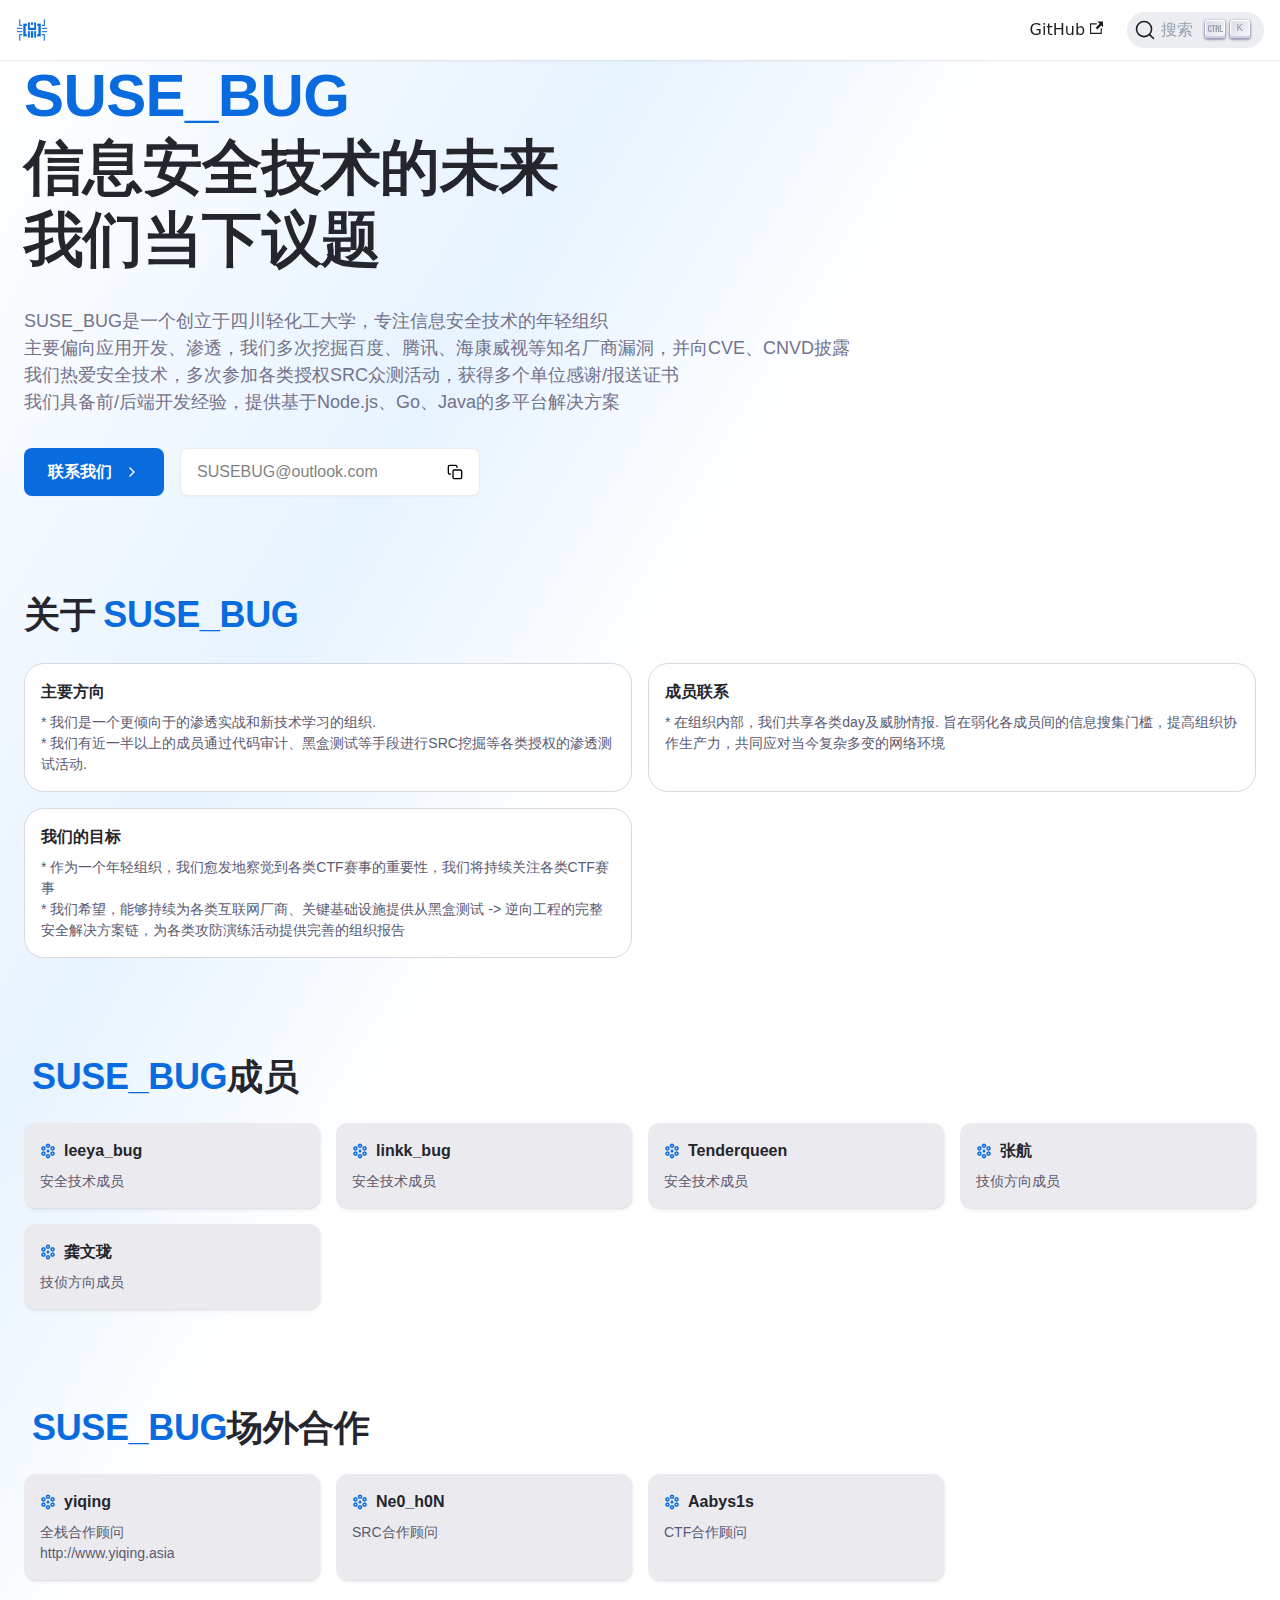
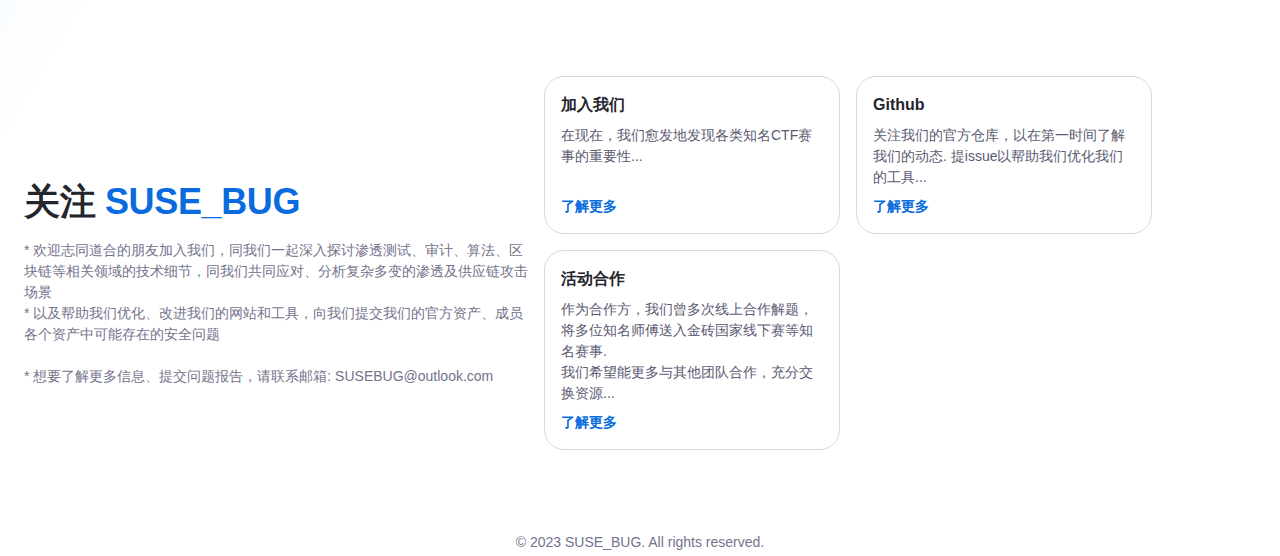
==== commit 688cb63a: "Update index.html" ====
--- a/index.html
+++ b/index.html
@@ -1758,7 +1758,7 @@
                                     信息安全技术的未来 <br> 我们当下议题</h2>
                                 <h6 class="MuiTypography-root MuiTypography-h6 css-1n4z1mh">
                                     SUSE_BUG是一个创立于四川轻化工大学，专注信息安全技术的年轻组织 <br>
-                                    主要偏向开发、渗透，我们多次挖掘百度、腾讯、海康威视等知名厂商高危漏洞，并向CVE、CNVD披露 <br>
+                                    主要偏向应用开发、渗透，我们多次挖掘百度、腾讯、海康威视等知名厂商漏洞，并向CVE、CNVD披露 <br>
                                     我们热爱安全技术，多次参加各类授权SRC众测活动，获得多个单位感谢/报送证书 <br>
                                     我们具备前/后端开发经验，提供基于Node.js、Go、Java的多平台解决方案</h6>
                                 <div class="MuiStack-root css-frx4c4"><span class="MuiBadge-root css-12cpy4z"><a
@@ -1796,6 +1796,64 @@
                                     src="./Hello from DARC Docs _ DARC Docs_files/header-img-2.png"
                                     style="height:600px"></div>
                             
+                        </div>
+                    </div>
+                    <div class="MuiBox-root css-0">
+                        <div class="JoyContainer-root JoyContainer-maxWidthXl css-1ekb41w">
+                            <div class="MuiBox-root css-0">
+                                <h2 class="MuiTypography-root MuiTypography-h2 css-1mqaiso">关于<span
+                                    class="MuiTypography-root MuiTypography-inherit MuiTypography-colorPrimary css-14hydat">SUSE_BUG</span>
+                                </h2>
+                                <br>
+                                <div class="MuiGrid-root MuiGrid-direction-xs-row MuiGrid-grid-xs-12 MuiGrid-grid-md-6 css-5h5t15">
+                                    <div class="MuiBox-root css-0">
+                                        <div class="MuiGrid-root MuiGrid-container MuiGrid-direction-xs-row MuiGrid-spacing-xs-2 css-dxrovv">
+                                            <div class="MuiGrid-root MuiGrid-direction-xs-row MuiGrid-grid-xs-6 css-as2r5v">
+                                                <div class="MuiSheet-root MuiSheet-variantOutlined MuiSheet-colorNeutral css-72jfph">
+                                                    <div class="MuiStack-root css-19waktd"><a href="/">
+                                                            <div class="MuiStack-root css-l5c1s3">
+                                                                <p class="MuiTypography-root MuiTypography-body1 css-69ng4q">
+                                                                    主要方向</p>
+                                                                <p class="MuiTypography-root MuiTypography-body2 css-6yd0mp">
+                                                                    * 我们是一个更倾向于的渗透实战和新技术学习的组织. <br>
+                                                                    * 我们有近一半以上的成员通过代码审计、黑盒测试等手段进行SRC挖掘等各类授权的渗透测试活动. 
+                                                                    </p>
+                                                            </div>
+                                                        </a></div>
+                                                </div>
+                                            </div>
+                                            <div class="MuiGrid-root MuiGrid-direction-xs-row MuiGrid-grid-xs-6 css-as2r5v">
+                                                <div class="MuiSheet-root MuiSheet-variantOutlined MuiSheet-colorNeutral css-72jfph">
+                                                    <div class="MuiStack-root css-19waktd"><a href="/" target="_blank" rel="noopener noreferrer">
+                                                            <div class="MuiStack-root css-l5c1s3">
+                                                                <p class="MuiTypography-root MuiTypography-body1 css-69ng4q">
+                                                                    成员联系</p>
+                                                                <p class="MuiTypography-root MuiTypography-body2 css-6yd0mp">
+                                                                    * 在组织内部，我们共享各类day及威胁情报. 旨在弱化各成员间的信息搜集门槛，提高组织协作生产力，共同应对当今复杂多变的网络环境</p>
+                                                            </div>
+                                                        </a></div>
+                                                </div>
+                                            </div>
+                                            <div class="MuiGrid-root MuiGrid-direction-xs-row MuiGrid-grid-xs-6 css-as2r5v">
+                                                <div class="MuiSheet-root MuiSheet-variantOutlined MuiSheet-colorNeutral css-72jfph">
+                                                    <div class="MuiStack-root css-19waktd"><a href="/" target="_blank" rel="noopener noreferrer">
+                                                            <div class="MuiStack-root css-l5c1s3">
+                                                                <p class="MuiTypography-root MuiTypography-body1 css-69ng4q">
+                                                                    我们的目标</p>
+                                                                <p class="MuiTypography-root MuiTypography-body2 css-6yd0mp">
+                                                                    * 作为一个年轻组织，我们愈发地察觉到各类CTF赛事的重要性，我们将持续关注各类CTF赛事<br>
+                                                                    * 我们希望，能够持续为各类互联网厂商、关键基础设施提供从黑盒测试 -> 逆向工程的完整安全解决方案链，为各类攻防演练活动提供完善的组织报告
+                                                                    </p>
+                                                            </div>
+                                                        </a>
+                                                    </div>
+                                                </div>
+                                            </div>
+                                        </div>
+                                    </div>
+                                </div>
+
+                            </div>
                         </div>
                     </div>
                     <div class="MuiBox-root css-0">
@@ -1999,8 +2057,6 @@
                                             * 欢迎志同道合的朋友加入我们，同我们一起深入探讨渗透测试、审计、算法、区块链等相关领域的技术细节，同我们共同应对、分析复杂多变的渗透及供应链攻击场景<br>
                                             * 以及帮助我们优化、改进我们的网站和工具，向我们提交我们的官方资产、成员各个资产中可能存在的安全问题<br><br>
 
-                                            * 在组织内部，我们共享部分SRC挖掘/渗透情报，共享0/1/Nday漏洞情报及其报告. 旨在弱化各成员间的信息搜集门槛，提高组织协作生产力，共同应对当今复杂多变的外部威胁<br>
-                                            * 作为一个年轻组织，我们愈发地察觉到各类CTF赛事的重要性. 我们希望能有更多热爱CTF夺旗赛并且熟练Web、Pwn、Re的同学加入我们的队伍<br>
                                             * 想要了解更多信息、提交问题报告，请联系邮箱: SUSEBUG@outlook.com
                                         </p>
                                     </div>
@@ -2060,7 +2116,7 @@
                                                             <div class="MuiStack-root css-l5c1s3">
                                                                 <p
                                                                     class="MuiTypography-root MuiTypography-body1 css-69ng4q">
-                                                                    合作</p>
+                                                                    活动合作</p>
                                                                 <p
                                                                     class="MuiTypography-root MuiTypography-body2 css-6yd0mp">
                                                                     作为合作方，我们曾多次线上合作解题，将多位知名师傅送入金砖国家线下赛等知名赛事. <br>
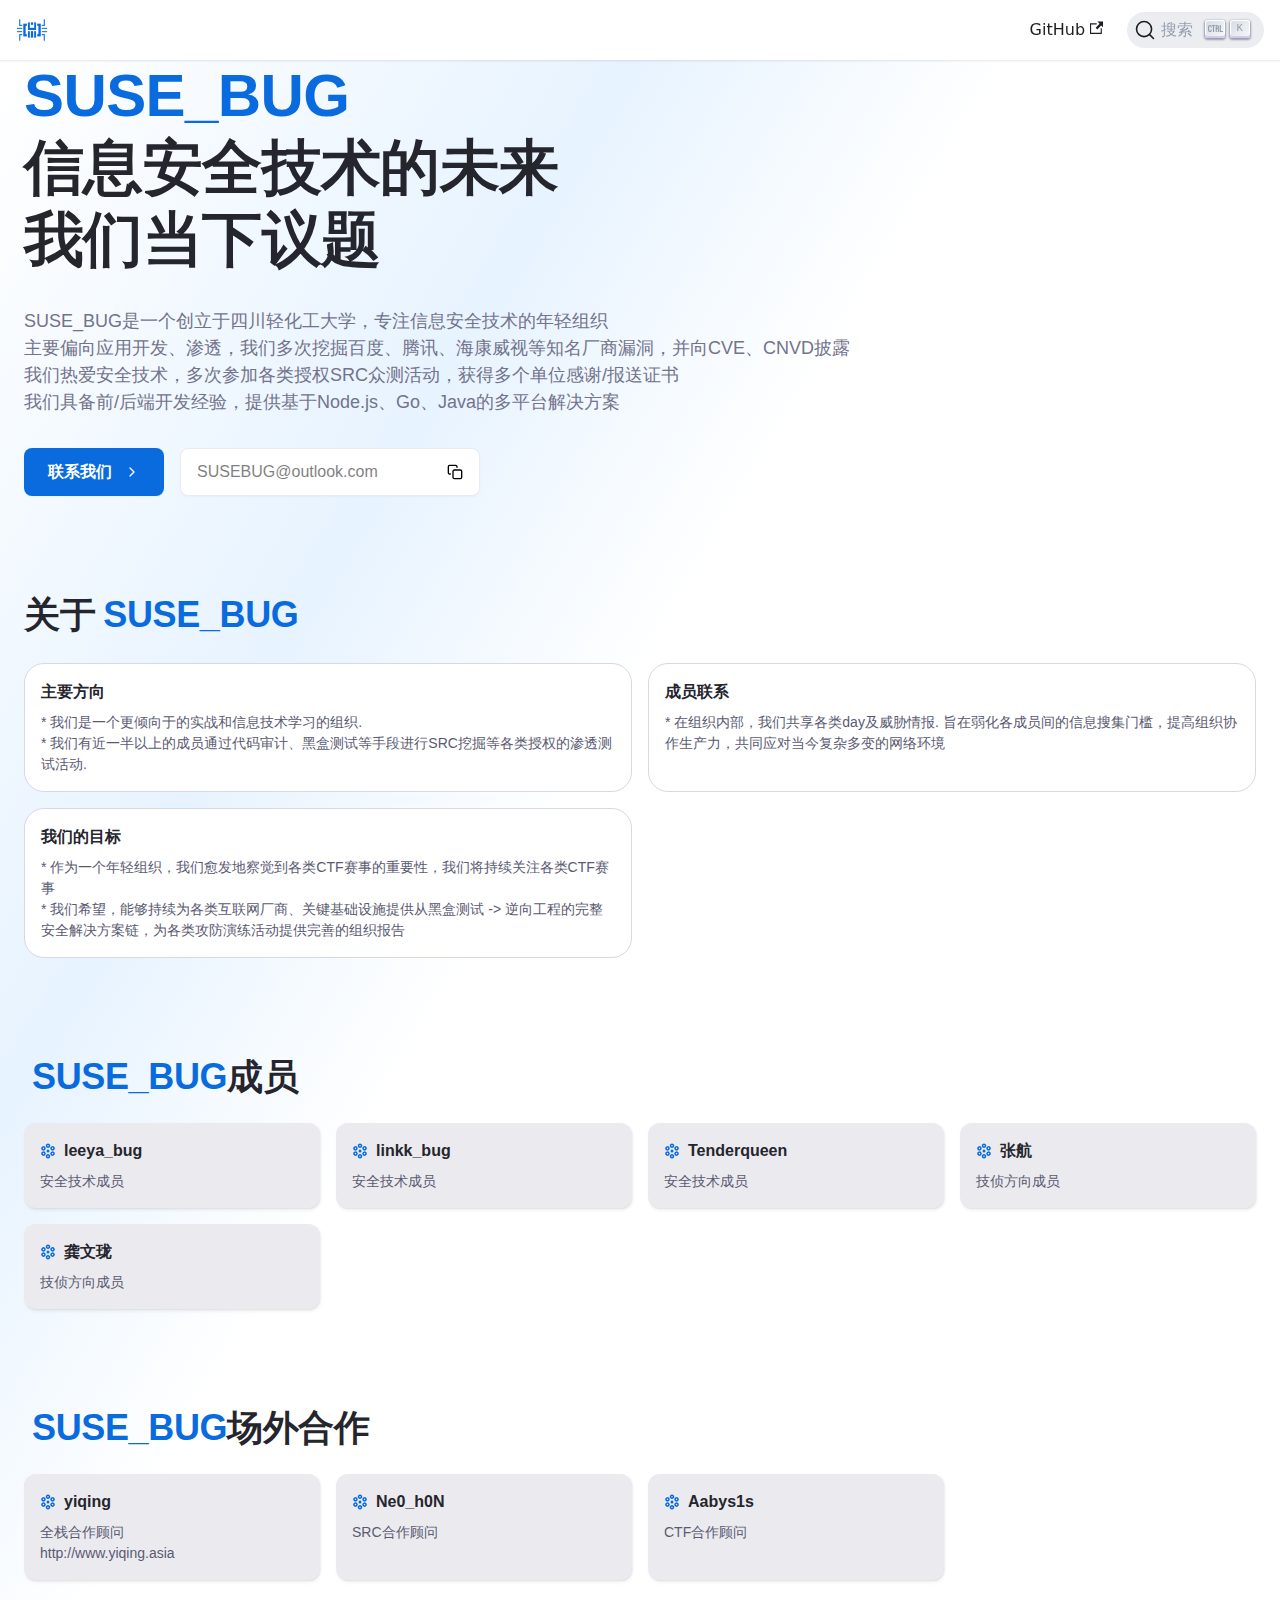
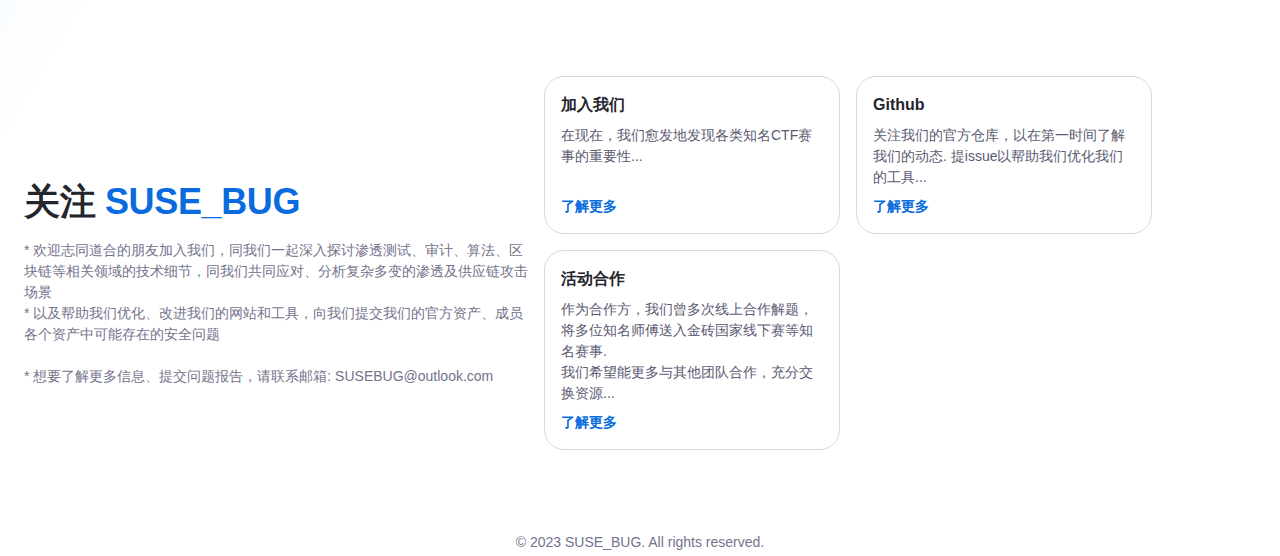
==== commit d51bda0c: "Update index.html" ====
--- a/index.html
+++ b/index.html
@@ -1815,7 +1815,7 @@
                                                                 <p class="MuiTypography-root MuiTypography-body1 css-69ng4q">
                                                                     主要方向</p>
                                                                 <p class="MuiTypography-root MuiTypography-body2 css-6yd0mp">
-                                                                    * 我们是一个更倾向于的渗透实战和新技术学习的组织. <br>
+                                                                    * 我们是一个更倾向于的实战和信息技术学习的组织. <br>
                                                                     * 我们有近一半以上的成员通过代码审计、黑盒测试等手段进行SRC挖掘等各类授权的渗透测试活动. 
                                                                     </p>
                                                             </div>
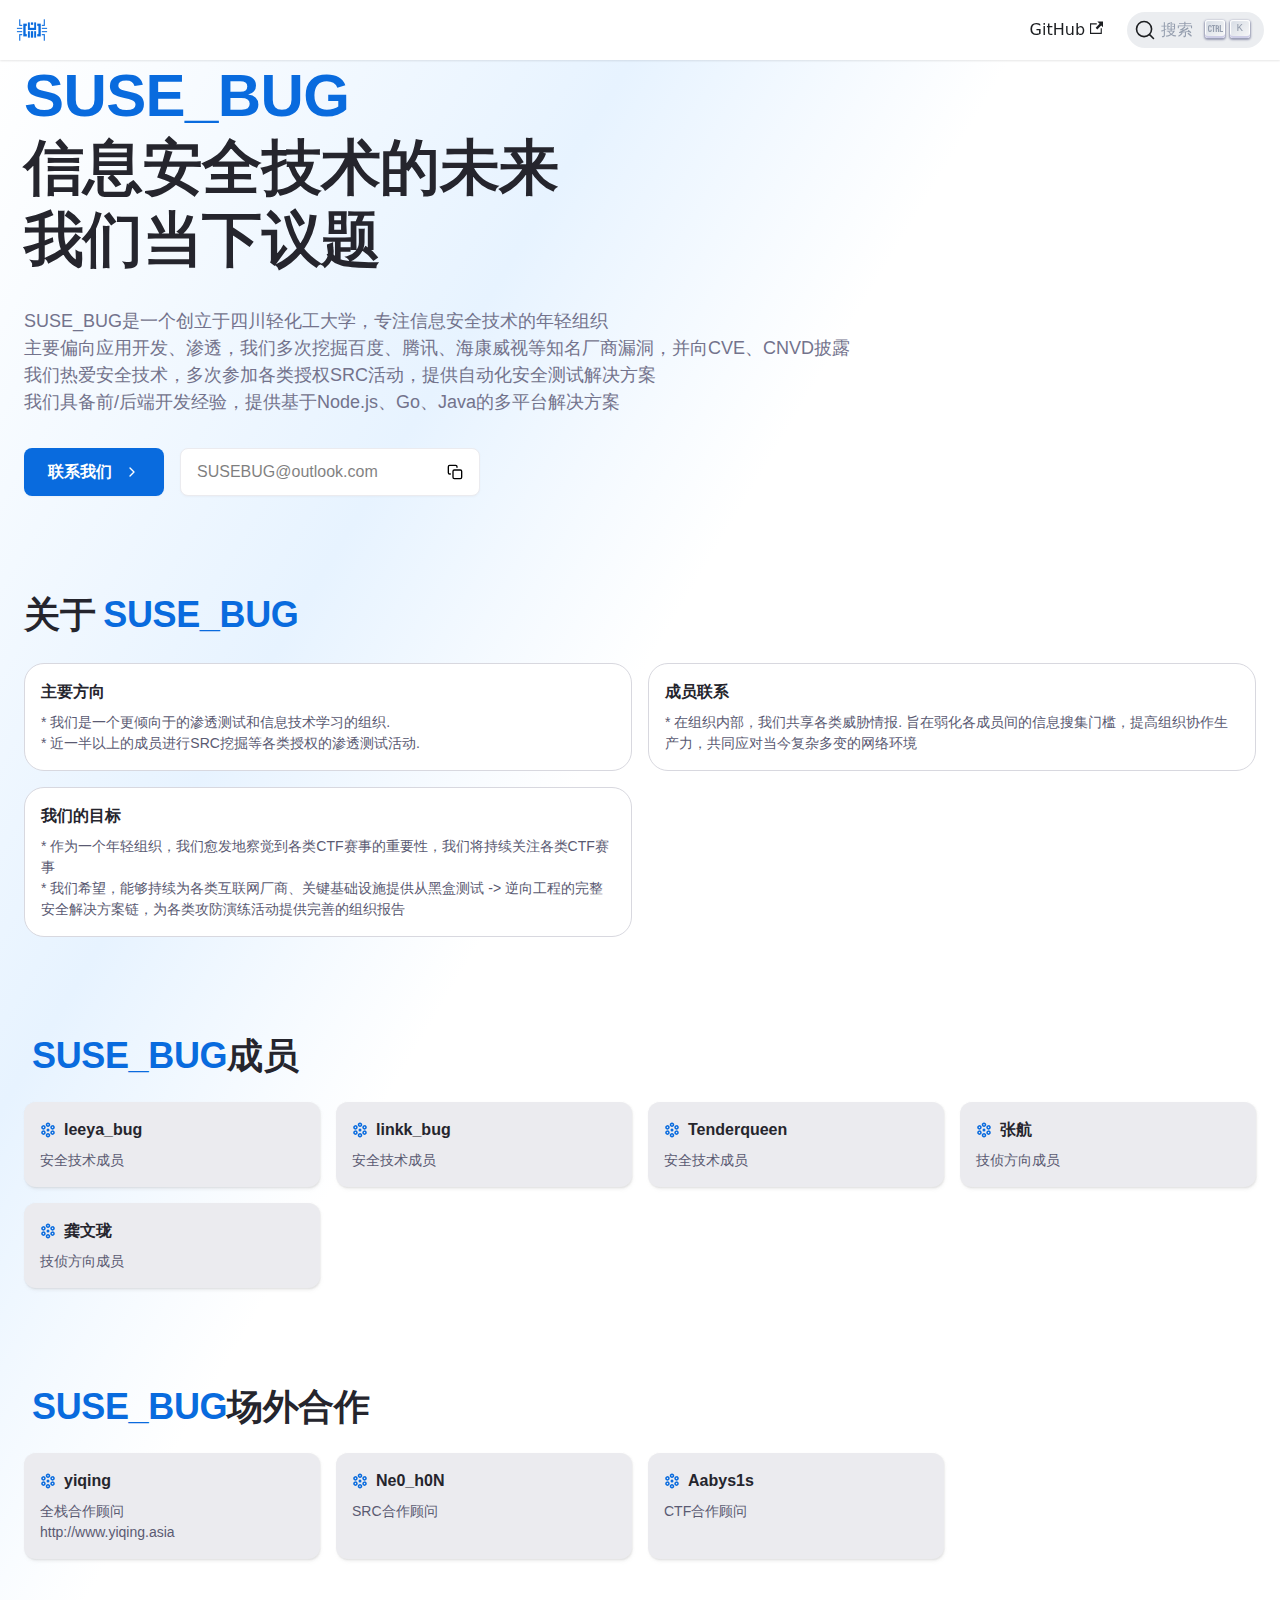
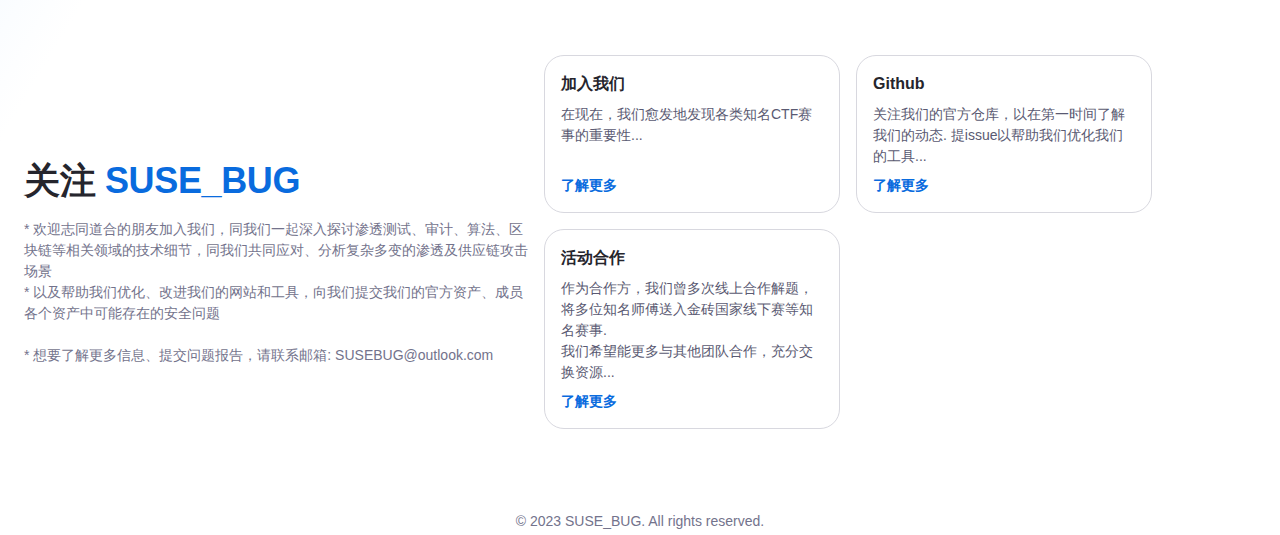
==== commit 129b044a: "Update index.html" ====
--- a/index.html
+++ b/index.html
@@ -1759,7 +1759,7 @@
                                 <h6 class="MuiTypography-root MuiTypography-h6 css-1n4z1mh">
                                     SUSE_BUG是一个创立于四川轻化工大学，专注信息安全技术的年轻组织 <br>
                                     主要偏向应用开发、渗透，我们多次挖掘百度、腾讯、海康威视等知名厂商漏洞，并向CVE、CNVD披露 <br>
-                                    我们热爱安全技术，多次参加各类授权SRC众测活动，获得多个单位感谢/报送证书 <br>
+                                    我们热爱安全技术，多次参加各类授权SRC活动，提供自动化安全测试解决方案 <br>
                                     我们具备前/后端开发经验，提供基于Node.js、Go、Java的多平台解决方案</h6>
                                 <div class="MuiStack-root css-frx4c4"><span class="MuiBadge-root css-12cpy4z"><a
                                             href="mailto:SUSEBUG@outlook.com" target="_blank" rel="noopener noreferrer"
@@ -1815,8 +1815,8 @@
                                                                 <p class="MuiTypography-root MuiTypography-body1 css-69ng4q">
                                                                     主要方向</p>
                                                                 <p class="MuiTypography-root MuiTypography-body2 css-6yd0mp">
-                                                                    * 我们是一个更倾向于的实战和信息技术学习的组织. <br>
-                                                                    * 我们有近一半以上的成员通过代码审计、黑盒测试等手段进行SRC挖掘等各类授权的渗透测试活动. 
+                                                                    * 我们是一个更倾向于的渗透测试和信息技术学习的组织. <br>
+                                                                    * 近一半以上的成员进行SRC挖掘等各类授权的渗透测试活动. 
                                                                     </p>
                                                             </div>
                                                         </a></div>
@@ -1829,7 +1829,7 @@
                                                                 <p class="MuiTypography-root MuiTypography-body1 css-69ng4q">
                                                                     成员联系</p>
                                                                 <p class="MuiTypography-root MuiTypography-body2 css-6yd0mp">
-                                                                    * 在组织内部，我们共享各类day及威胁情报. 旨在弱化各成员间的信息搜集门槛，提高组织协作生产力，共同应对当今复杂多变的网络环境</p>
+                                                                    * 在组织内部，我们共享各类威胁情报. 旨在弱化各成员间的信息搜集门槛，提高组织协作生产力，共同应对当今复杂多变的网络环境</p>
                                                             </div>
                                                         </a></div>
                                                 </div>
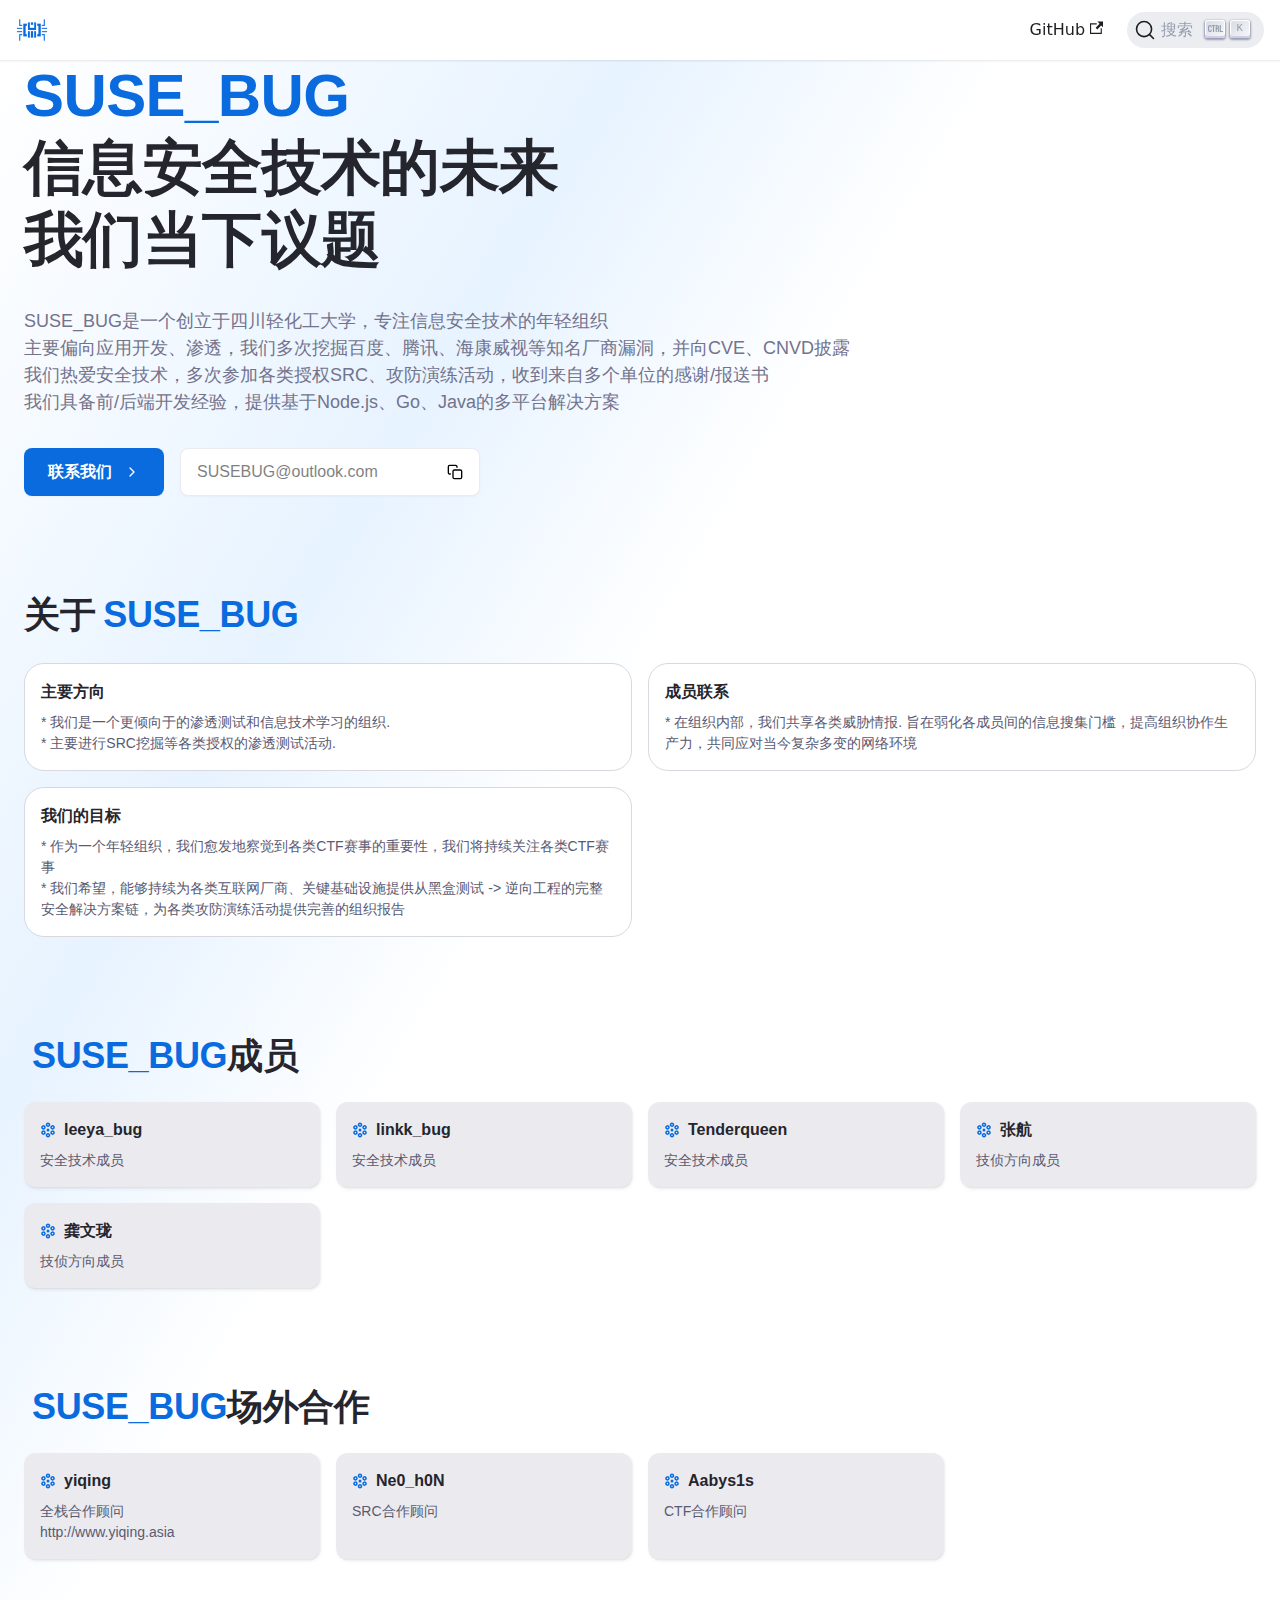
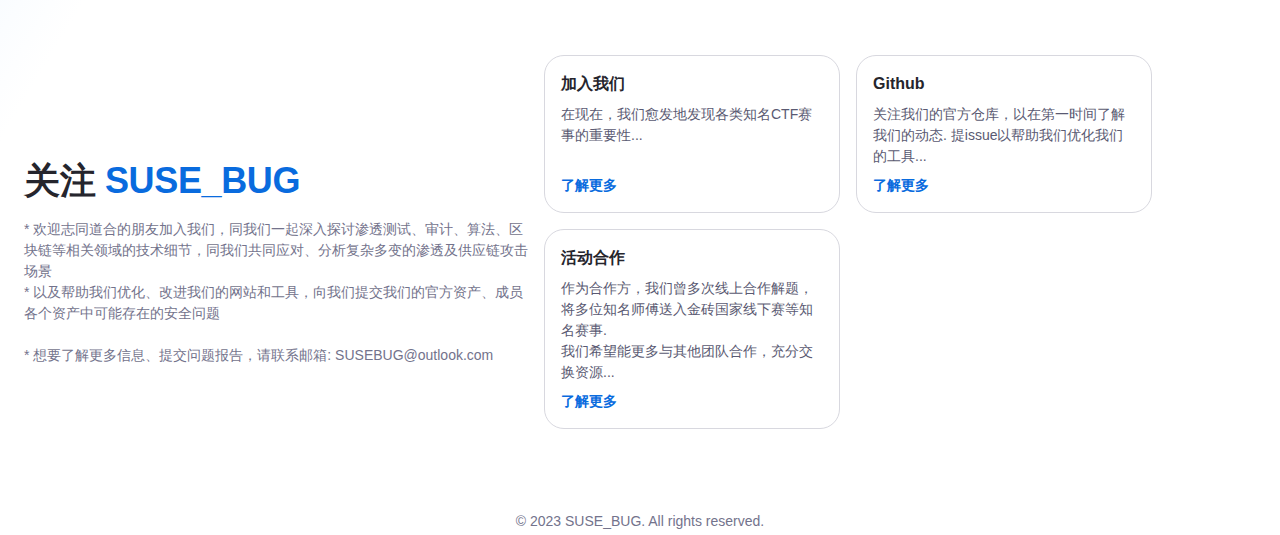
==== commit 305f822f: "Update index.html" ====
--- a/index.html
+++ b/index.html
@@ -1759,7 +1759,7 @@
                                 <h6 class="MuiTypography-root MuiTypography-h6 css-1n4z1mh">
                                     SUSE_BUG是一个创立于四川轻化工大学，专注信息安全技术的年轻组织 <br>
                                     主要偏向应用开发、渗透，我们多次挖掘百度、腾讯、海康威视等知名厂商漏洞，并向CVE、CNVD披露 <br>
-                                    我们热爱安全技术，多次参加各类授权SRC活动，提供自动化安全测试解决方案 <br>
+                                    我们热爱安全技术，多次参加各类授权SRC、攻防演练活动，收到来自多个单位的感谢/报送书 <br>
                                     我们具备前/后端开发经验，提供基于Node.js、Go、Java的多平台解决方案</h6>
                                 <div class="MuiStack-root css-frx4c4"><span class="MuiBadge-root css-12cpy4z"><a
                                             href="mailto:SUSEBUG@outlook.com" target="_blank" rel="noopener noreferrer"
@@ -1816,7 +1816,7 @@
                                                                     主要方向</p>
                                                                 <p class="MuiTypography-root MuiTypography-body2 css-6yd0mp">
                                                                     * 我们是一个更倾向于的渗透测试和信息技术学习的组织. <br>
-                                                                    * 近一半以上的成员进行SRC挖掘等各类授权的渗透测试活动. 
+                                                                    * 主要进行SRC挖掘等各类授权的渗透测试活动. 
                                                                     </p>
                                                             </div>
                                                         </a></div>
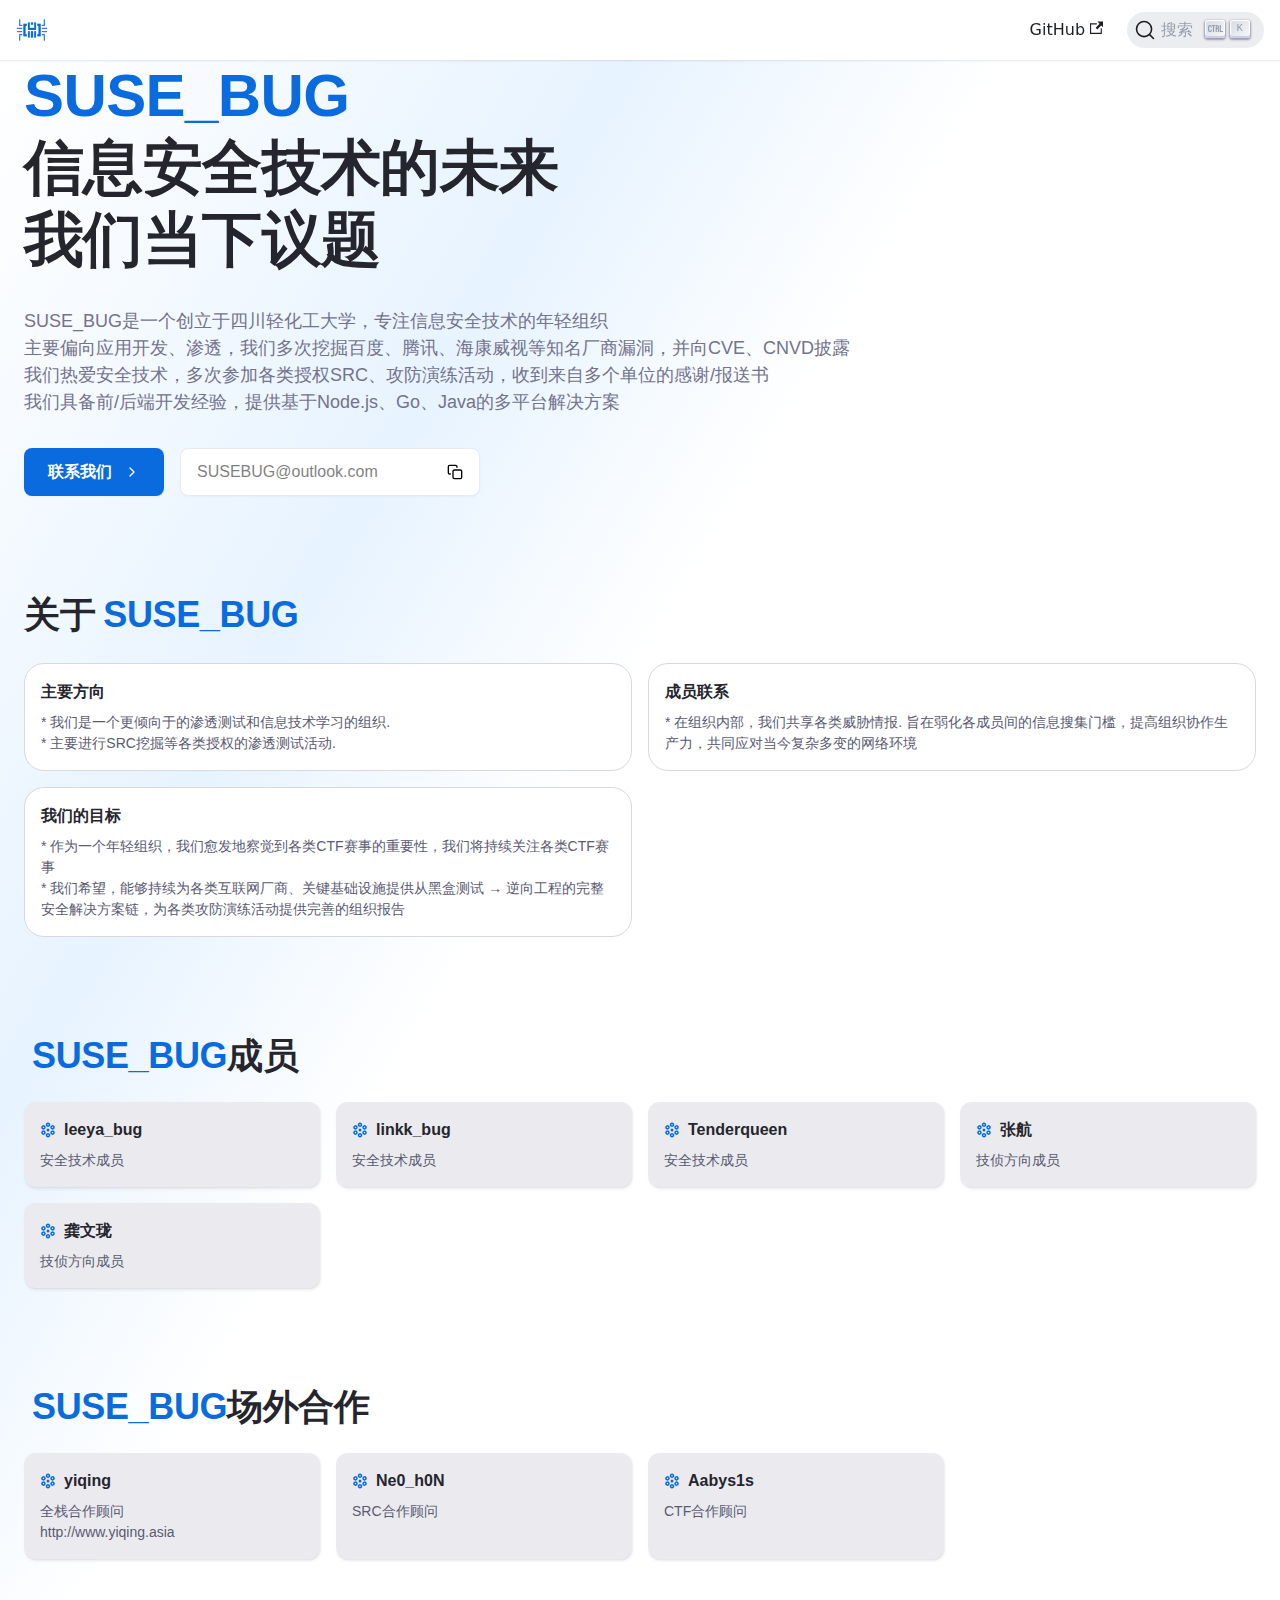
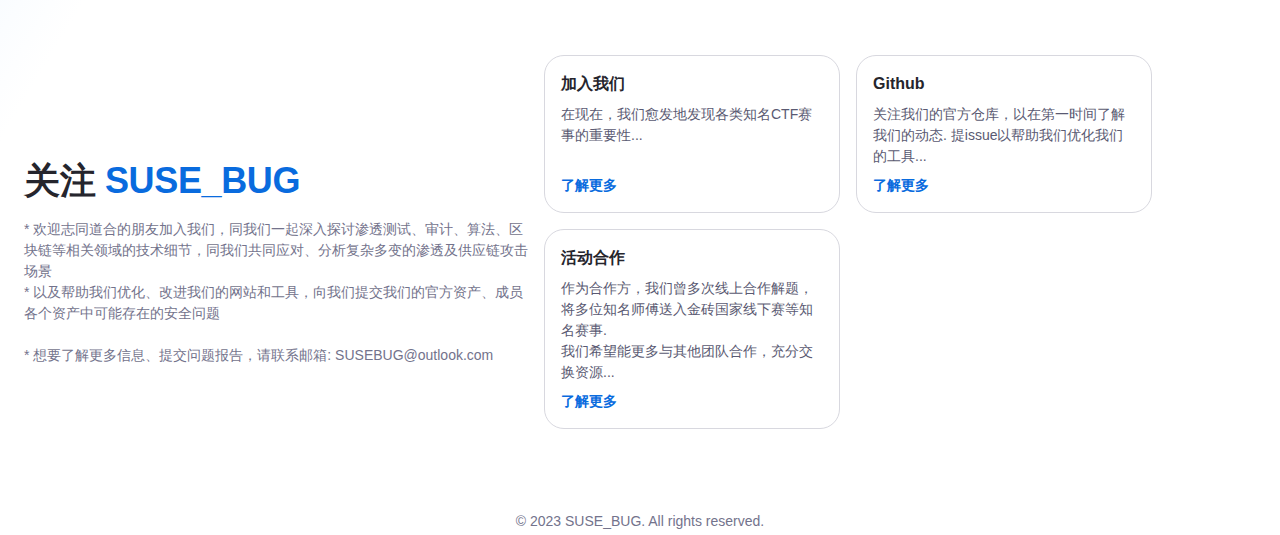
==== commit 349e32a2: "Update index.html" ====
--- a/index.html
+++ b/index.html
@@ -1842,7 +1842,7 @@
                                                                     我们的目标</p>
                                                                 <p class="MuiTypography-root MuiTypography-body2 css-6yd0mp">
                                                                     * 作为一个年轻组织，我们愈发地察觉到各类CTF赛事的重要性，我们将持续关注各类CTF赛事<br>
-                                                                    * 我们希望，能够持续为各类互联网厂商、关键基础设施提供从黑盒测试 -> 逆向工程的完整安全解决方案链，为各类攻防演练活动提供完善的组织报告
+                                                                    * 我们希望，能够持续为各类互联网厂商、关键基础设施提供从黑盒测试 → 逆向工程的完整安全解决方案链，为各类攻防演练活动提供完善的组织报告
                                                                     </p>
                                                             </div>
                                                         </a>
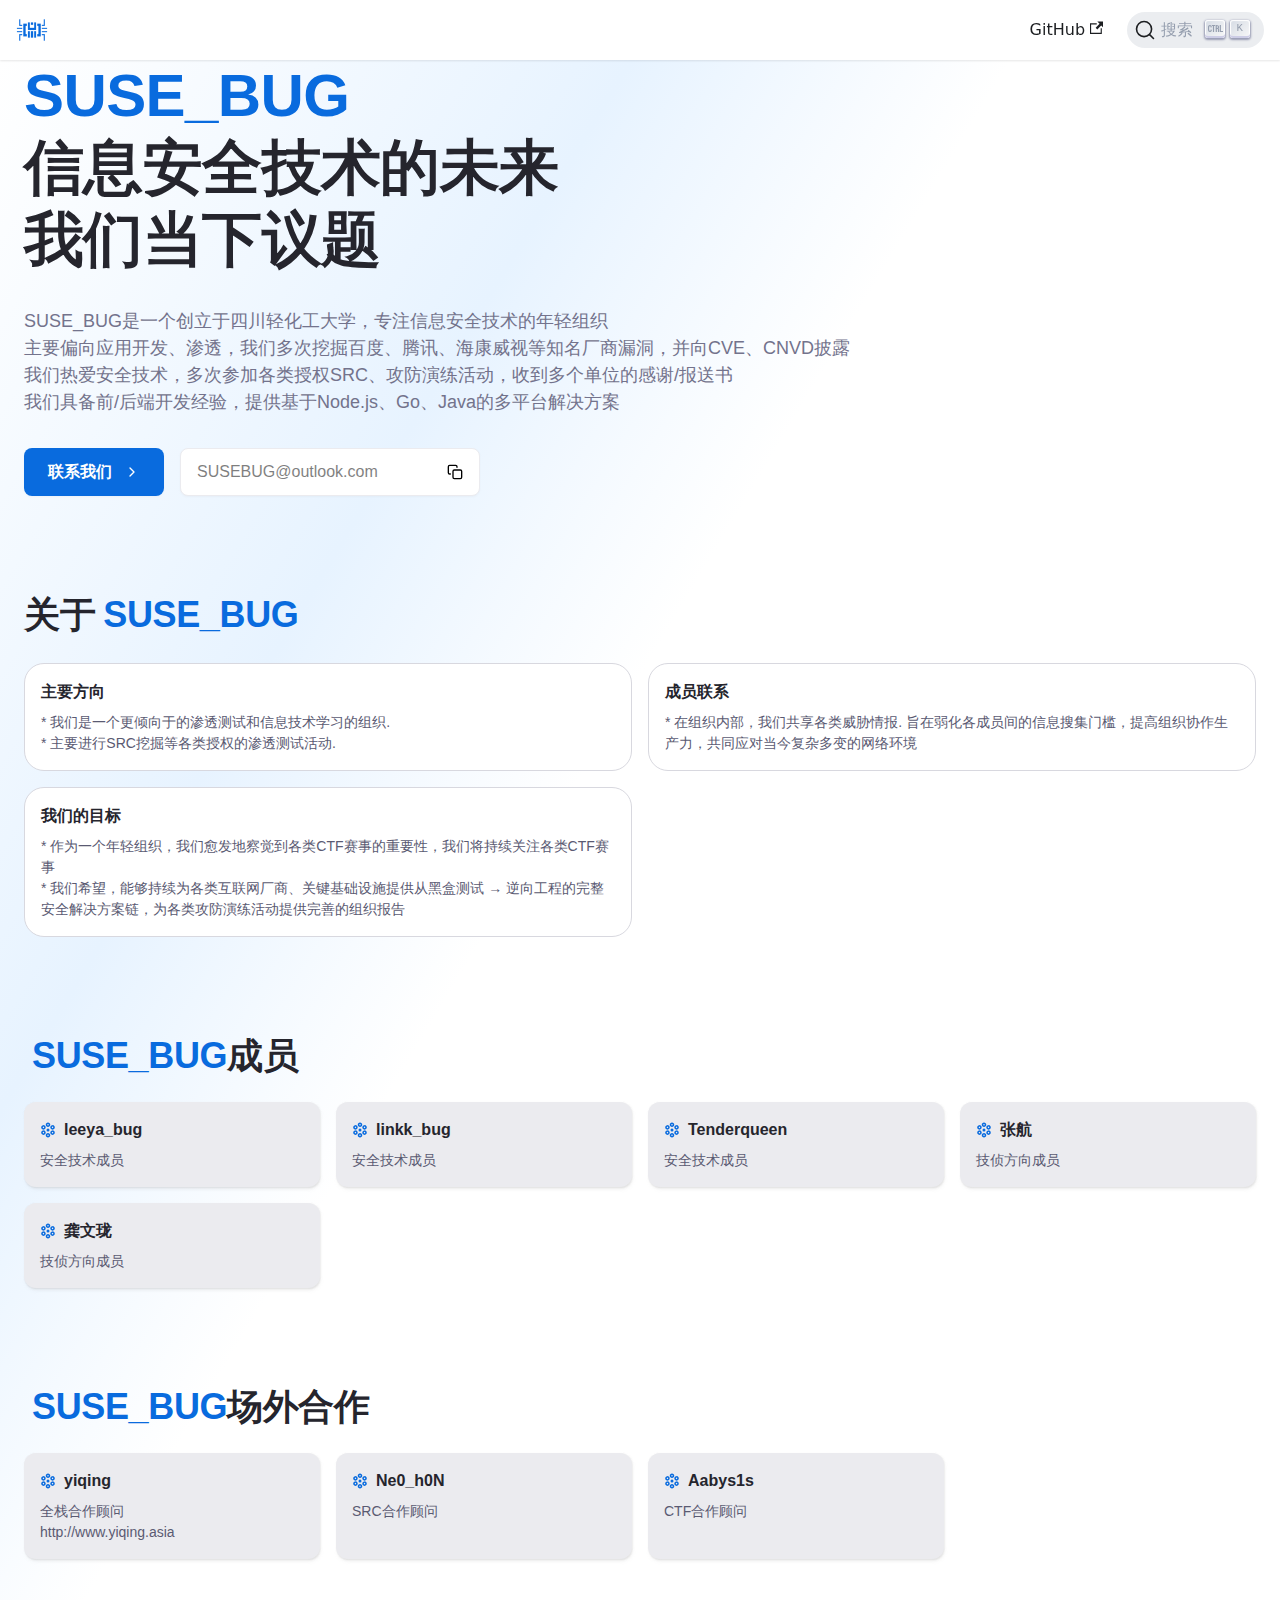
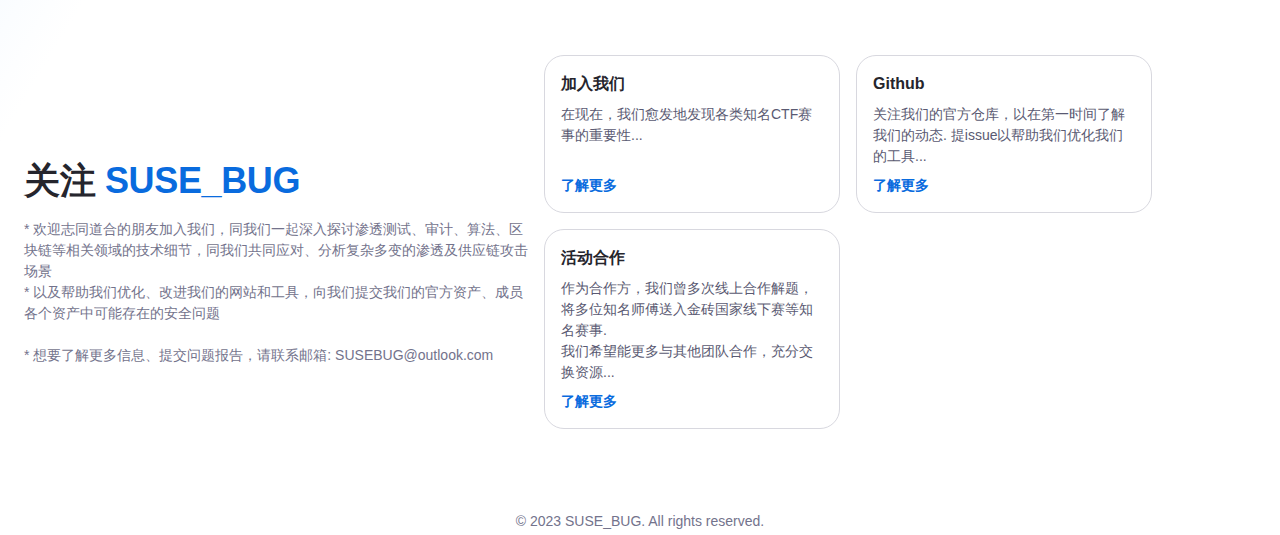
==== commit 644503fc: "Update index.html" ====
--- a/index.html
+++ b/index.html
@@ -1759,7 +1759,7 @@
                                 <h6 class="MuiTypography-root MuiTypography-h6 css-1n4z1mh">
                                     SUSE_BUG是一个创立于四川轻化工大学，专注信息安全技术的年轻组织 <br>
                                     主要偏向应用开发、渗透，我们多次挖掘百度、腾讯、海康威视等知名厂商漏洞，并向CVE、CNVD披露 <br>
-                                    我们热爱安全技术，多次参加各类授权SRC、攻防演练活动，收到来自多个单位的感谢/报送书 <br>
+                                    我们热爱安全技术，多次参加各类授权SRC、攻防演练活动，收到多个单位的感谢/报送书 <br>
                                     我们具备前/后端开发经验，提供基于Node.js、Go、Java的多平台解决方案</h6>
                                 <div class="MuiStack-root css-frx4c4"><span class="MuiBadge-root css-12cpy4z"><a
                                             href="mailto:SUSEBUG@outlook.com" target="_blank" rel="noopener noreferrer"
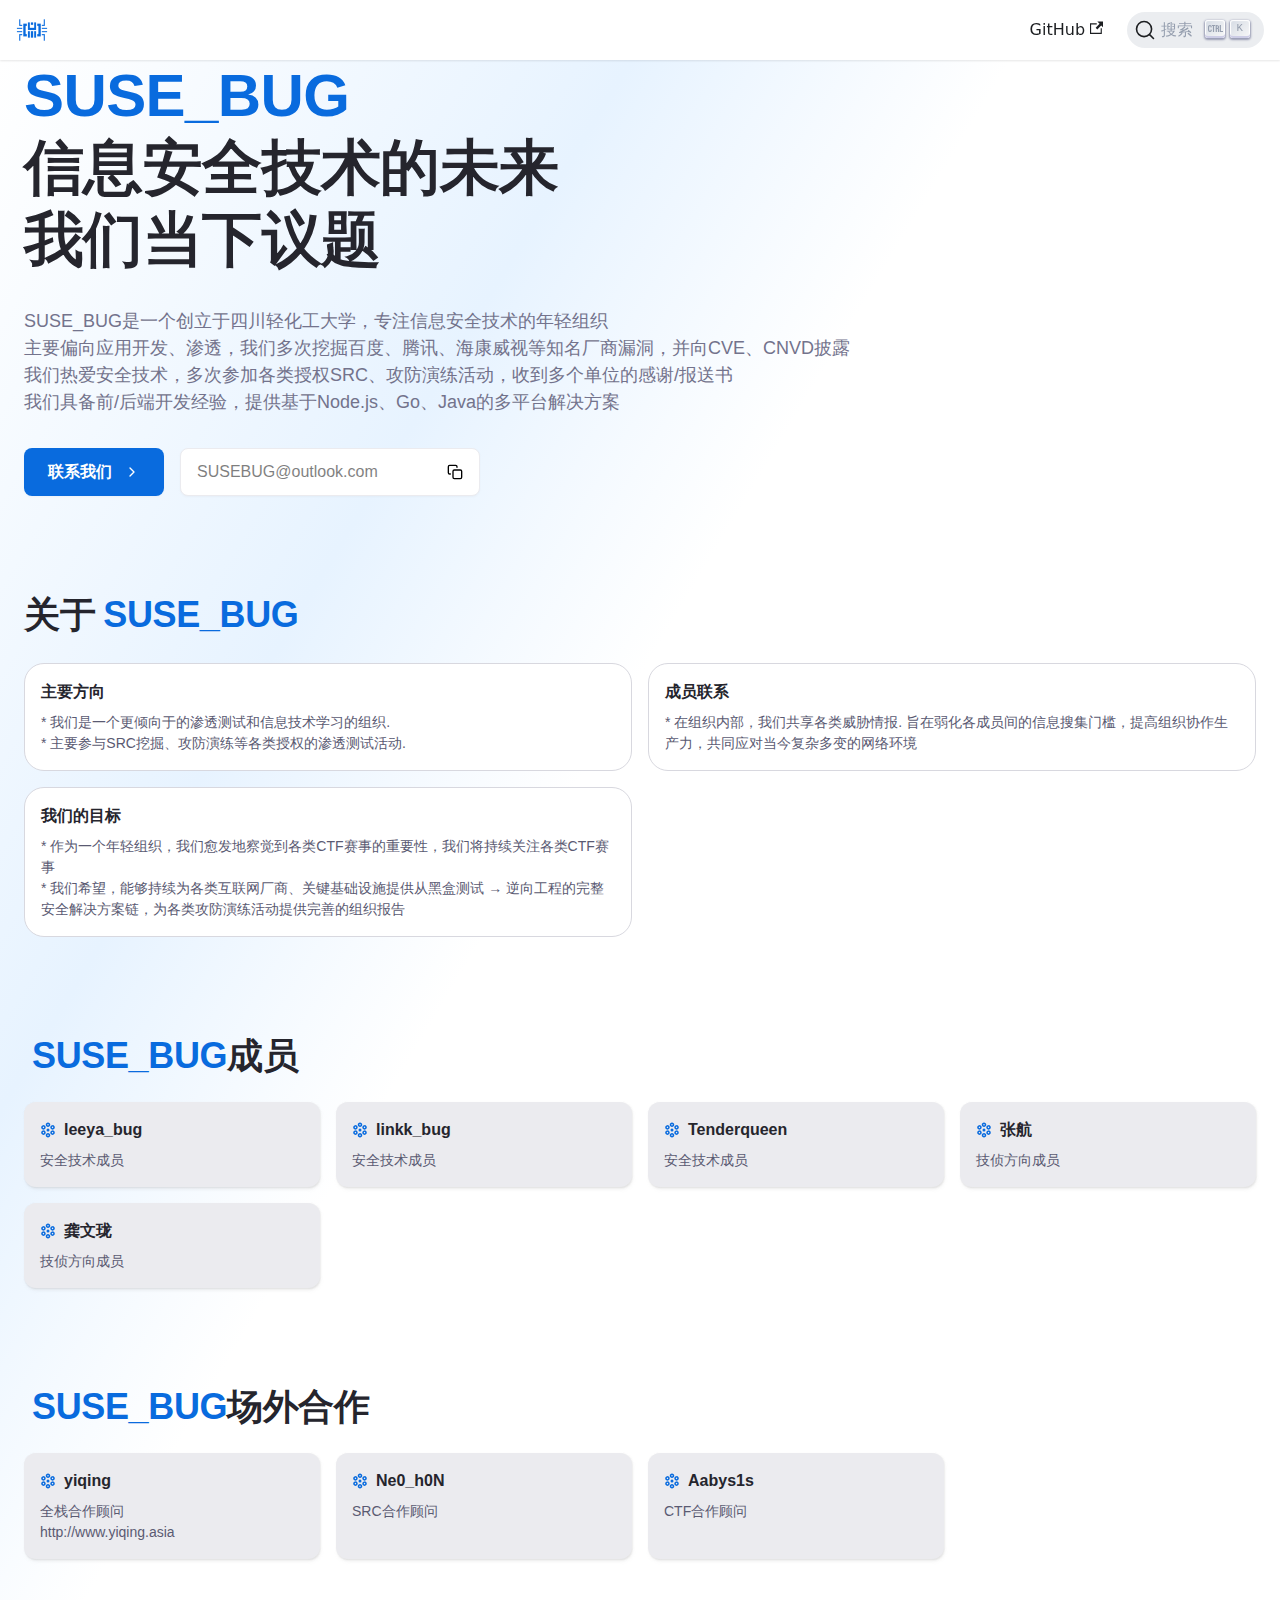
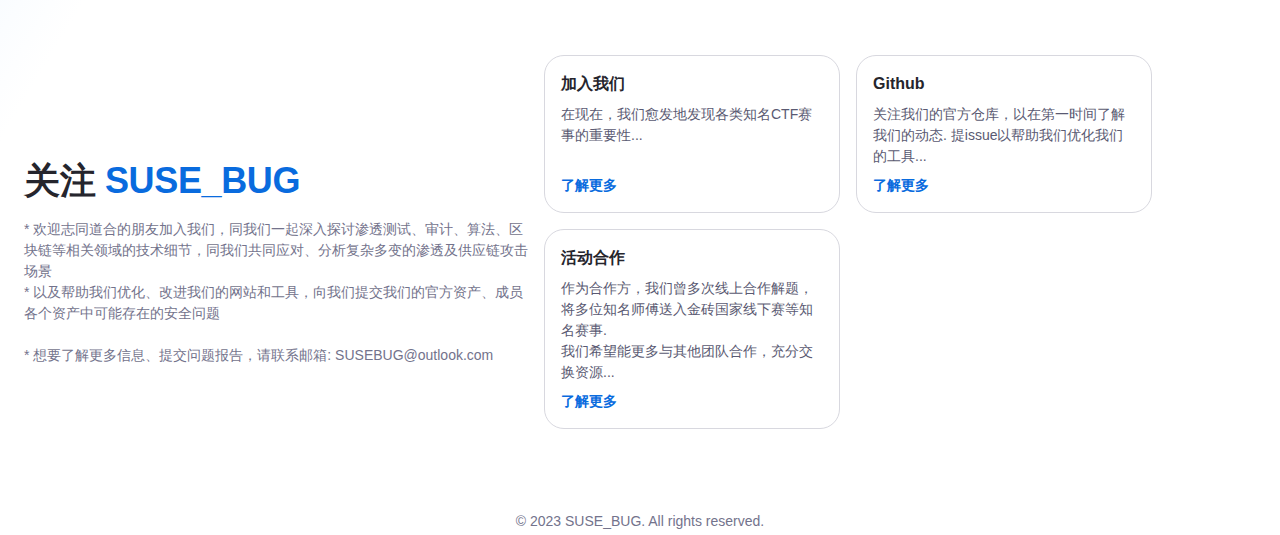
==== commit b8a2185c: "Update index.html" ====
--- a/index.html
+++ b/index.html
@@ -1816,7 +1816,7 @@
                                                                     主要方向</p>
                                                                 <p class="MuiTypography-root MuiTypography-body2 css-6yd0mp">
                                                                     * 我们是一个更倾向于的渗透测试和信息技术学习的组织. <br>
-                                                                    * 主要进行SRC挖掘等各类授权的渗透测试活动. 
+                                                                    * 主要参与SRC挖掘、攻防演练等各类授权的渗透测试活动. 
                                                                     </p>
                                                             </div>
                                                         </a></div>
